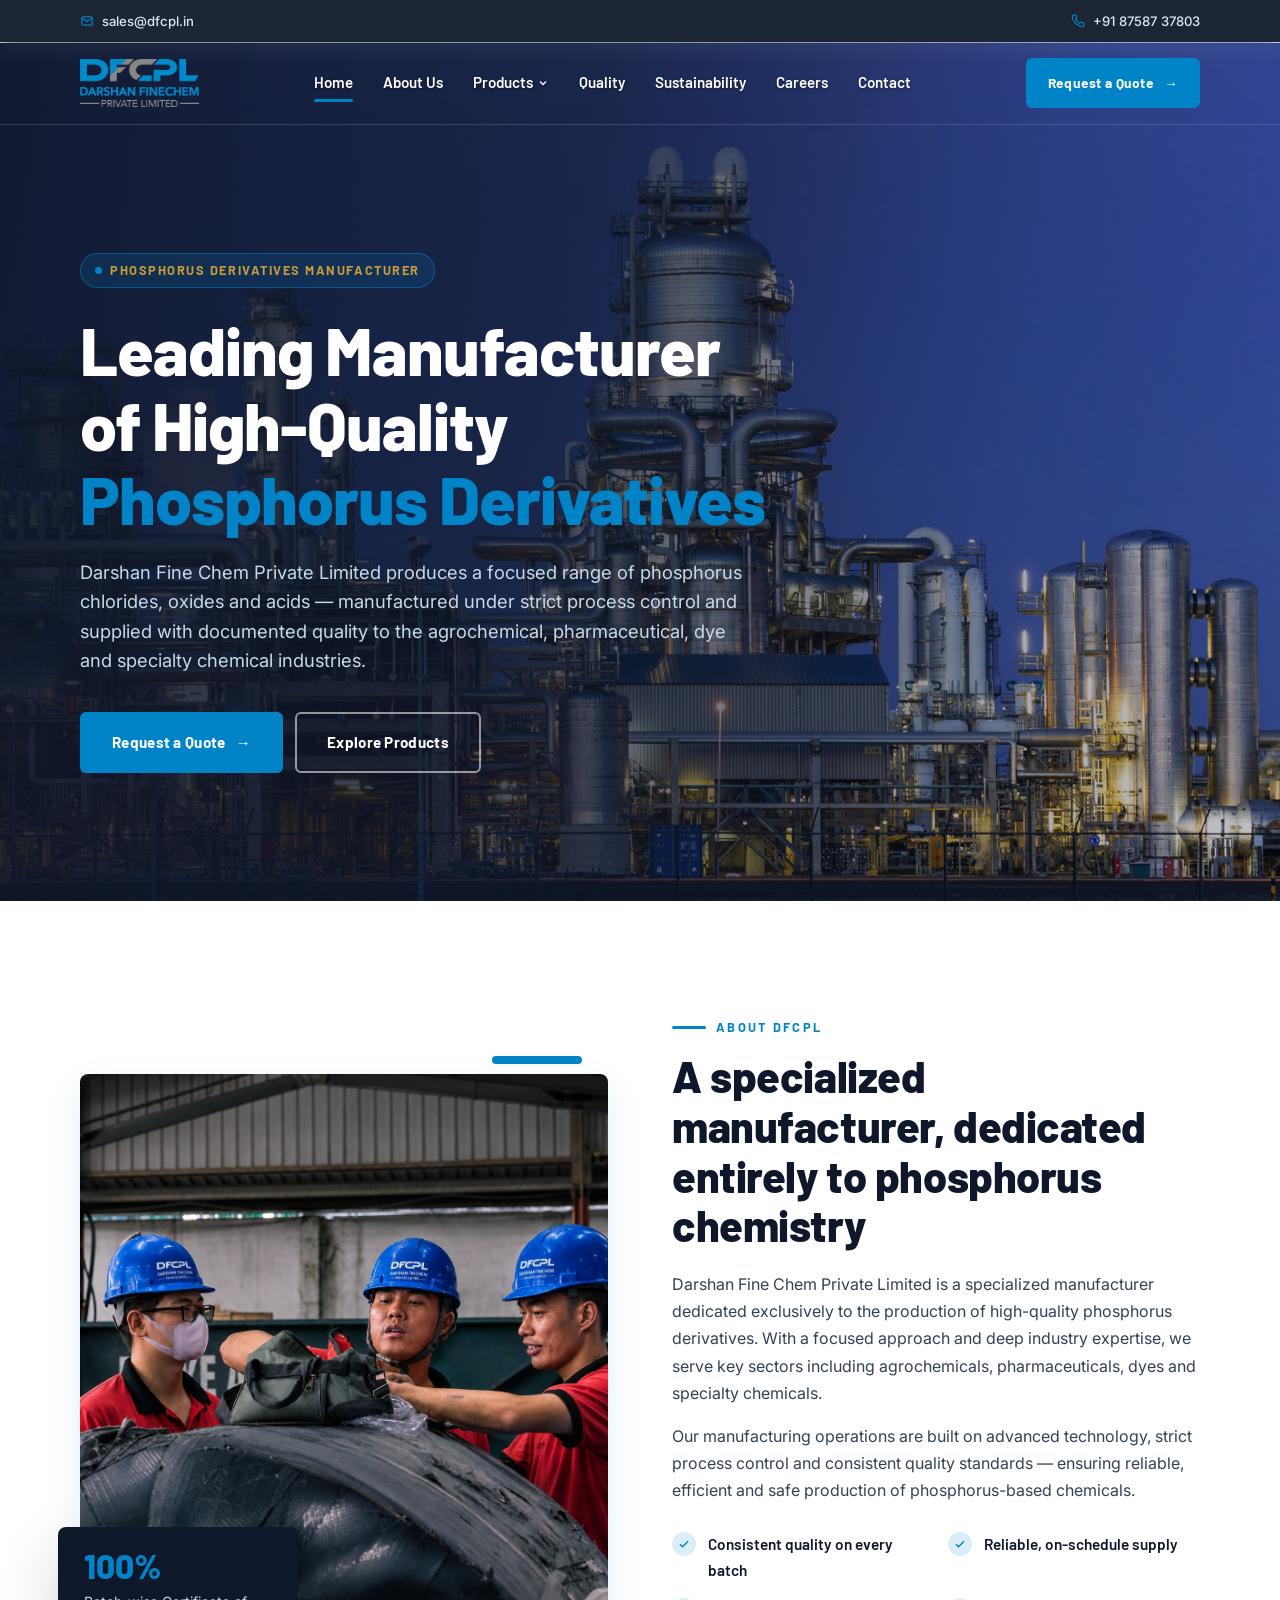
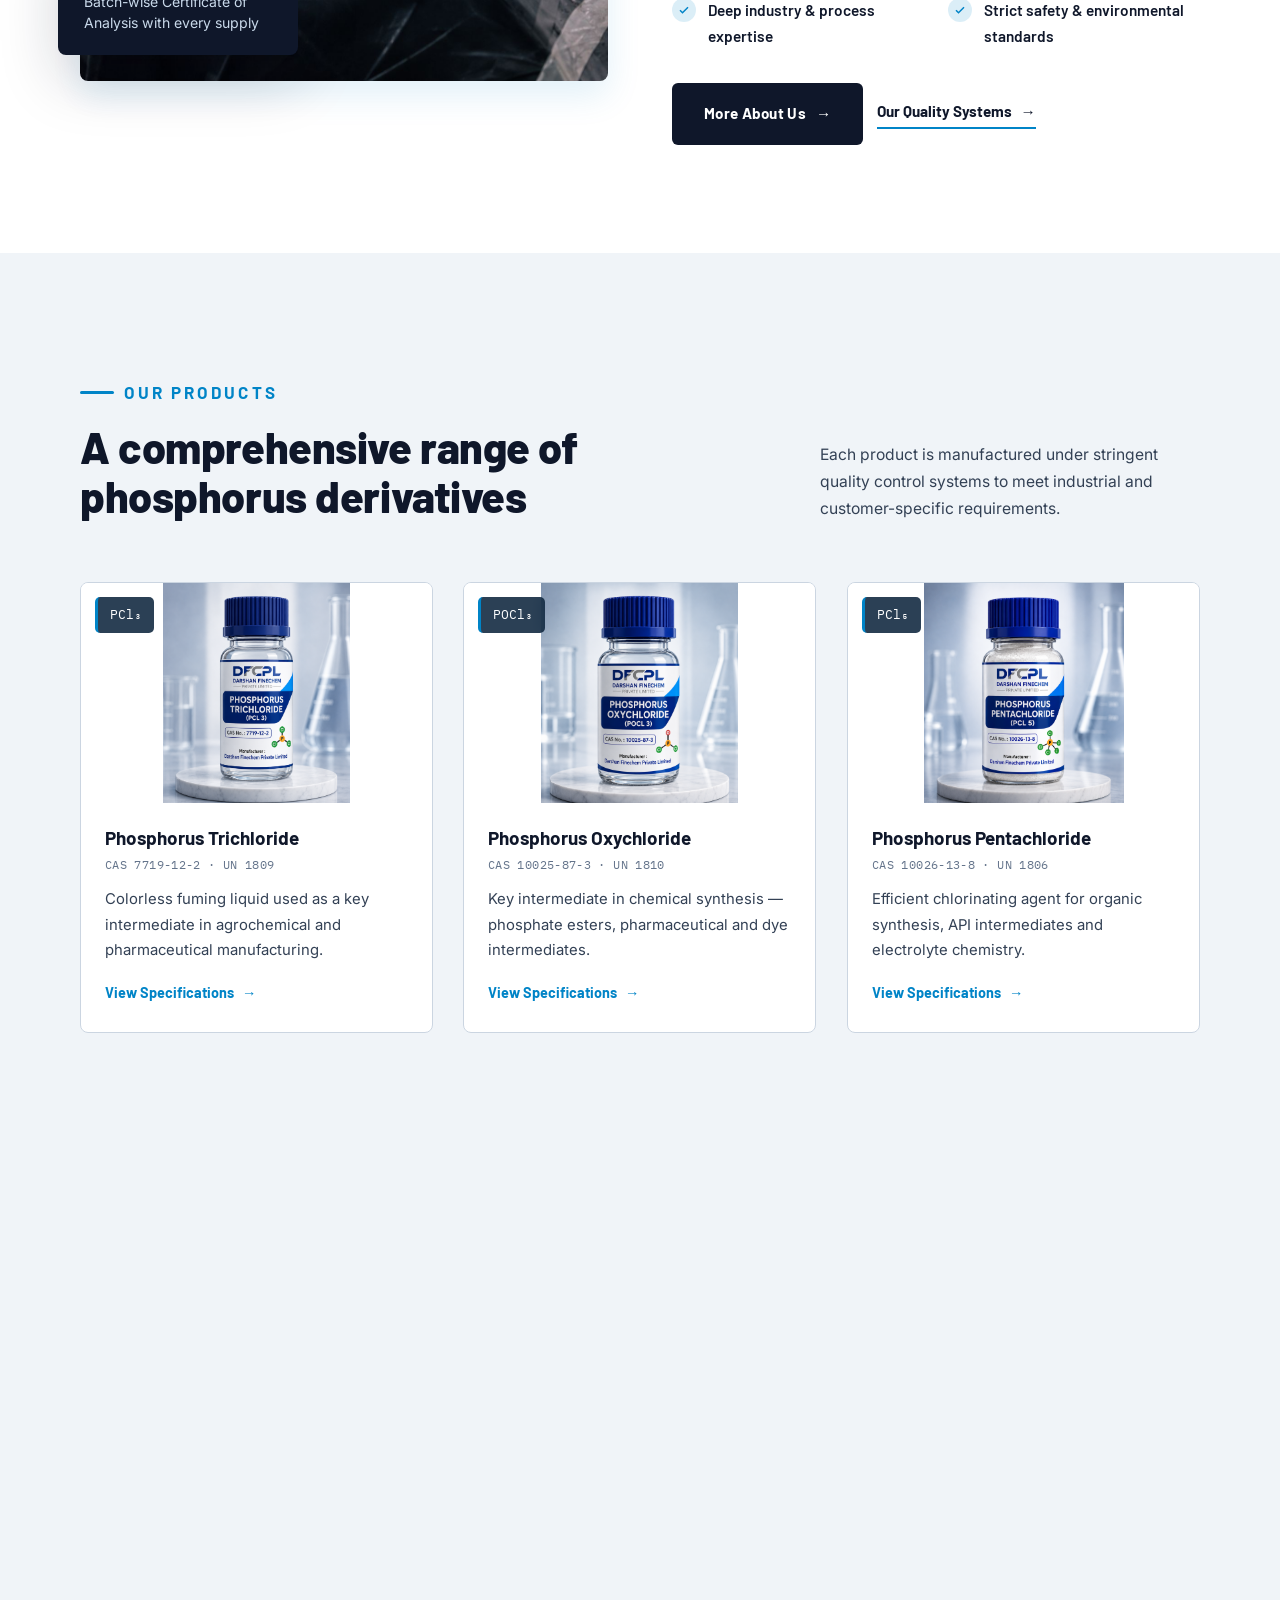
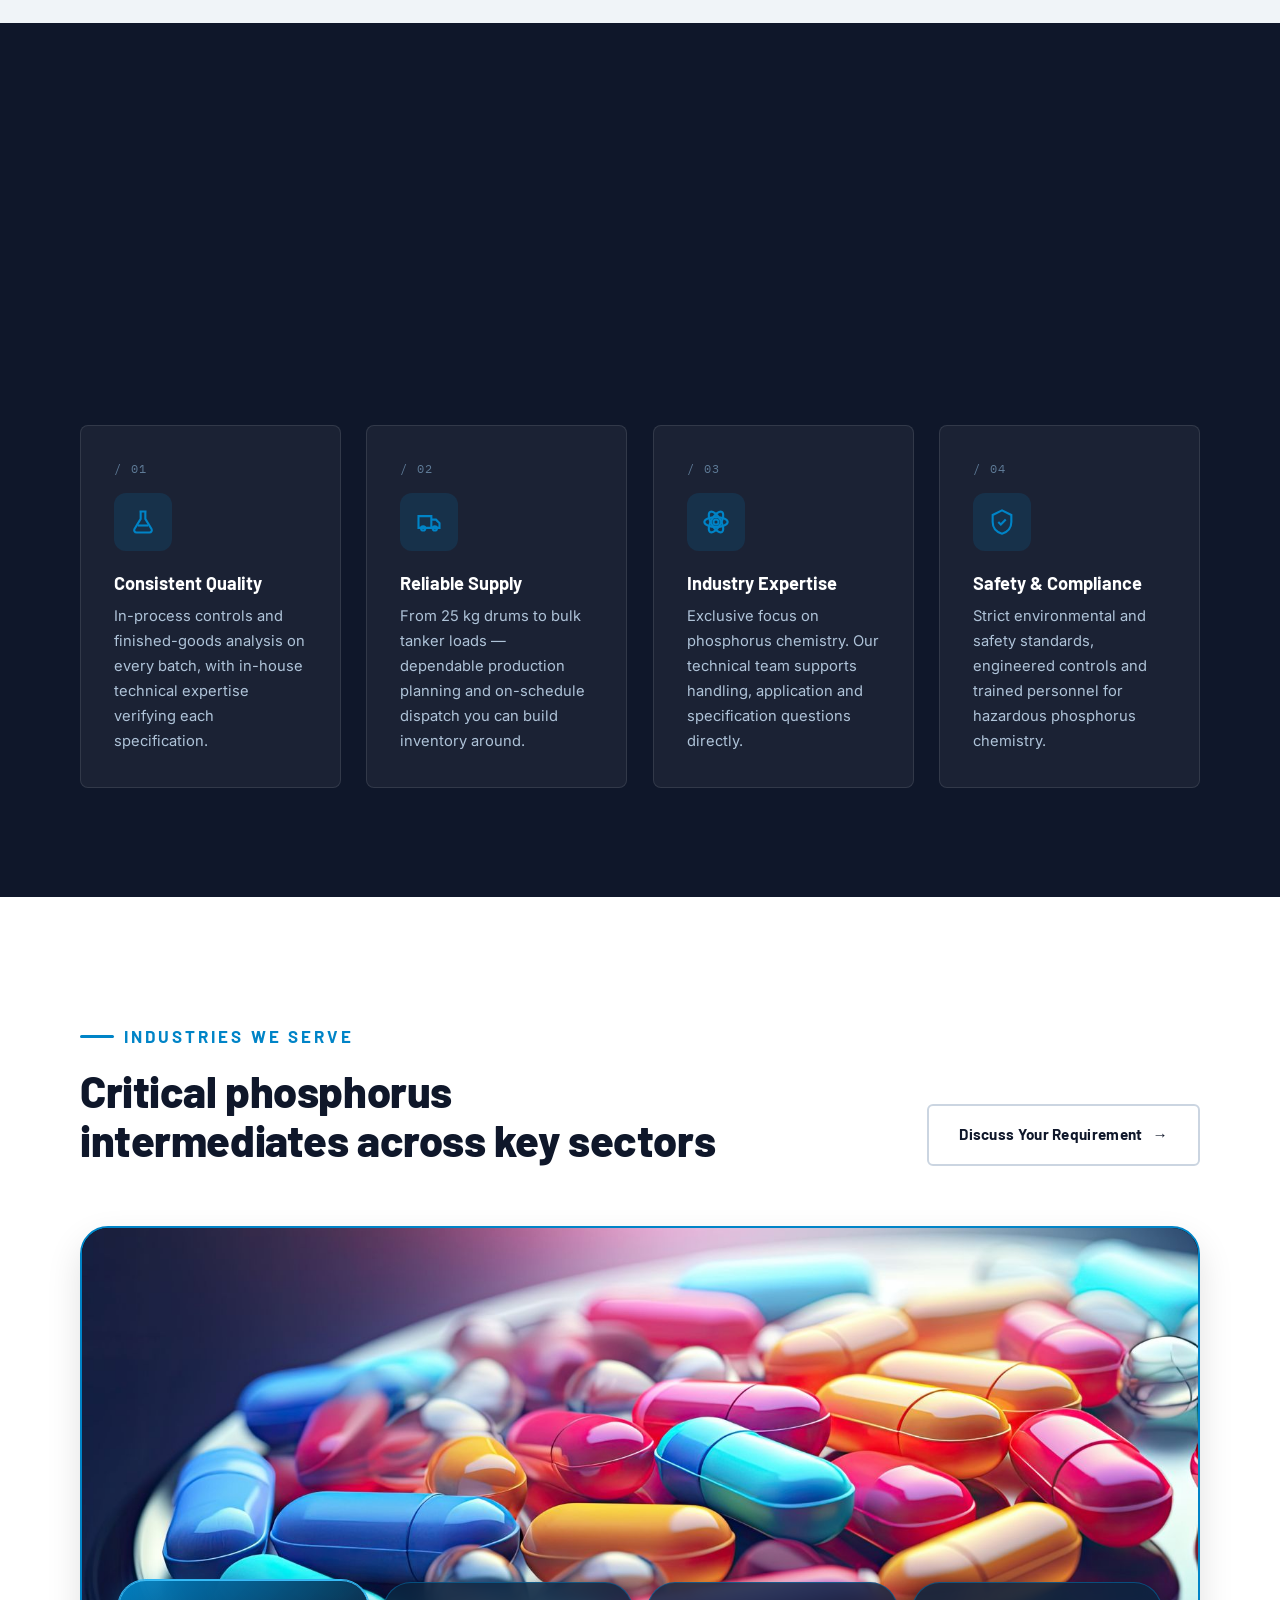
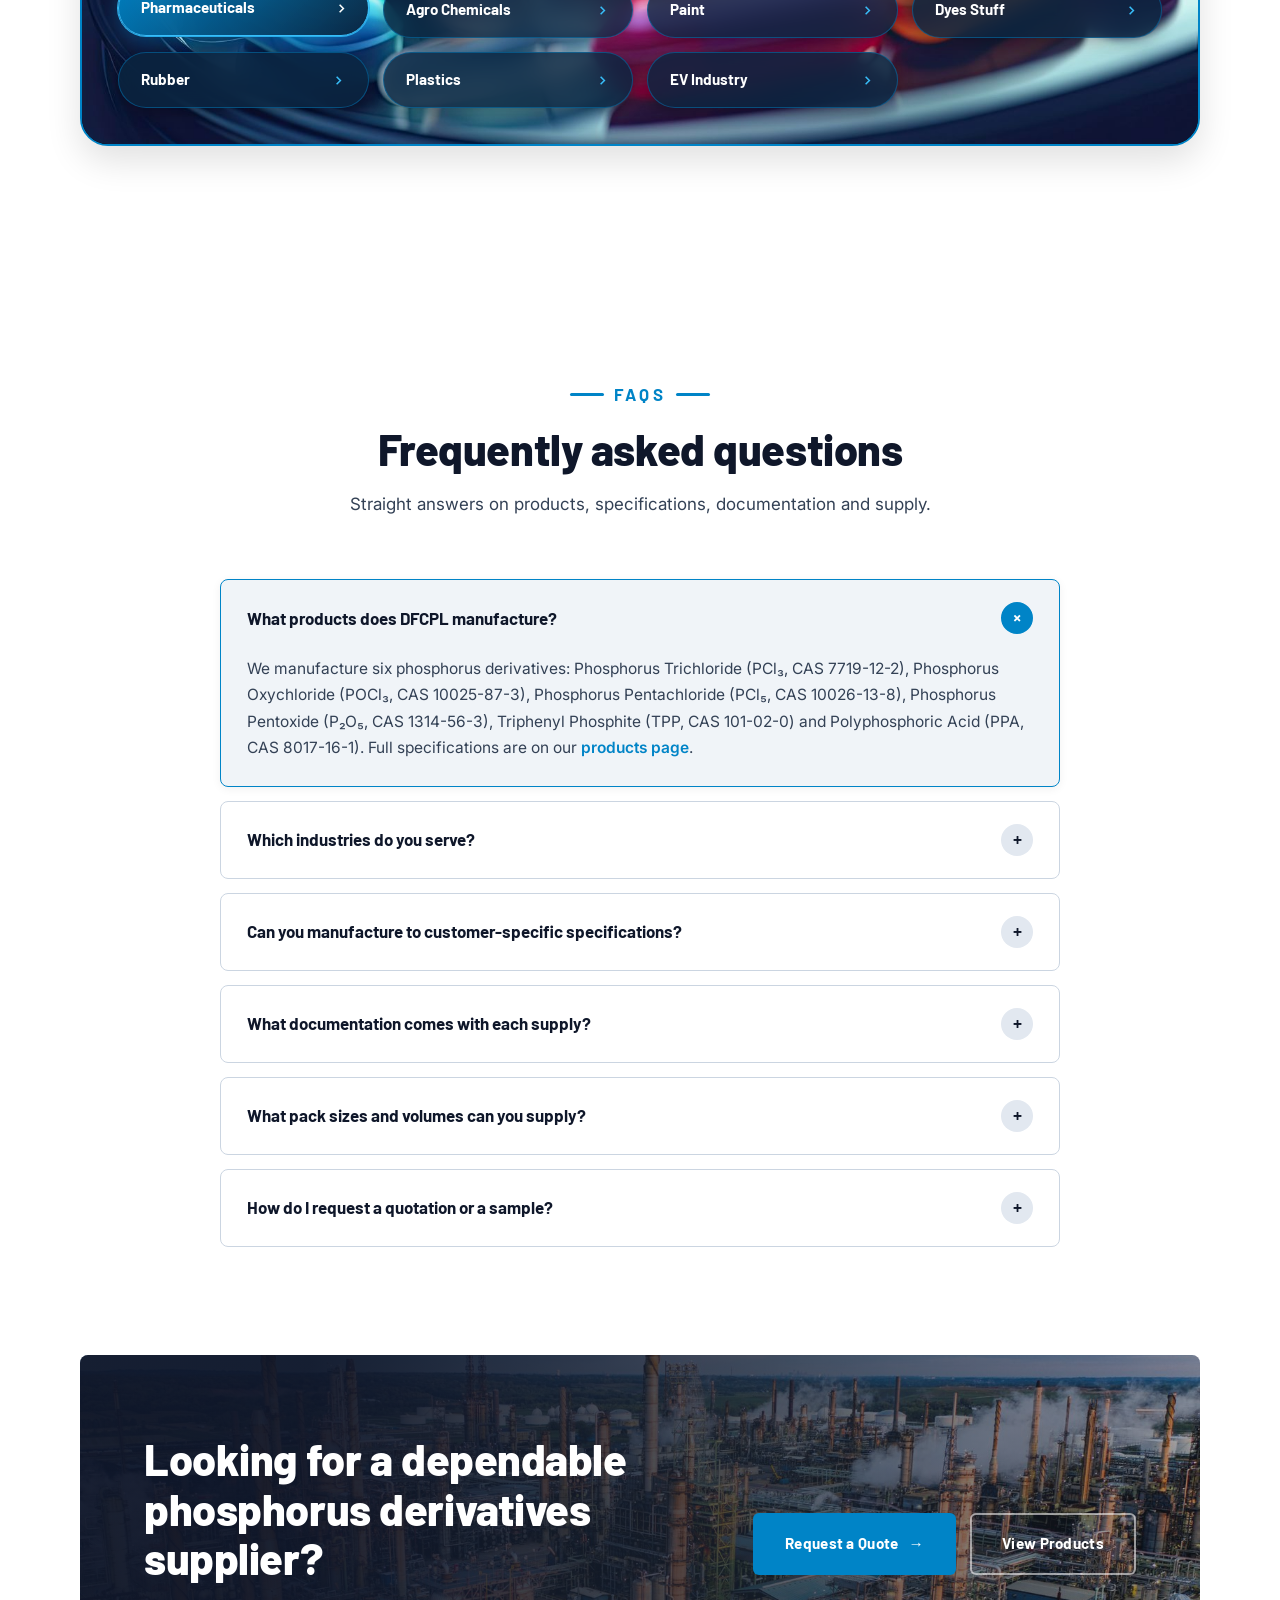
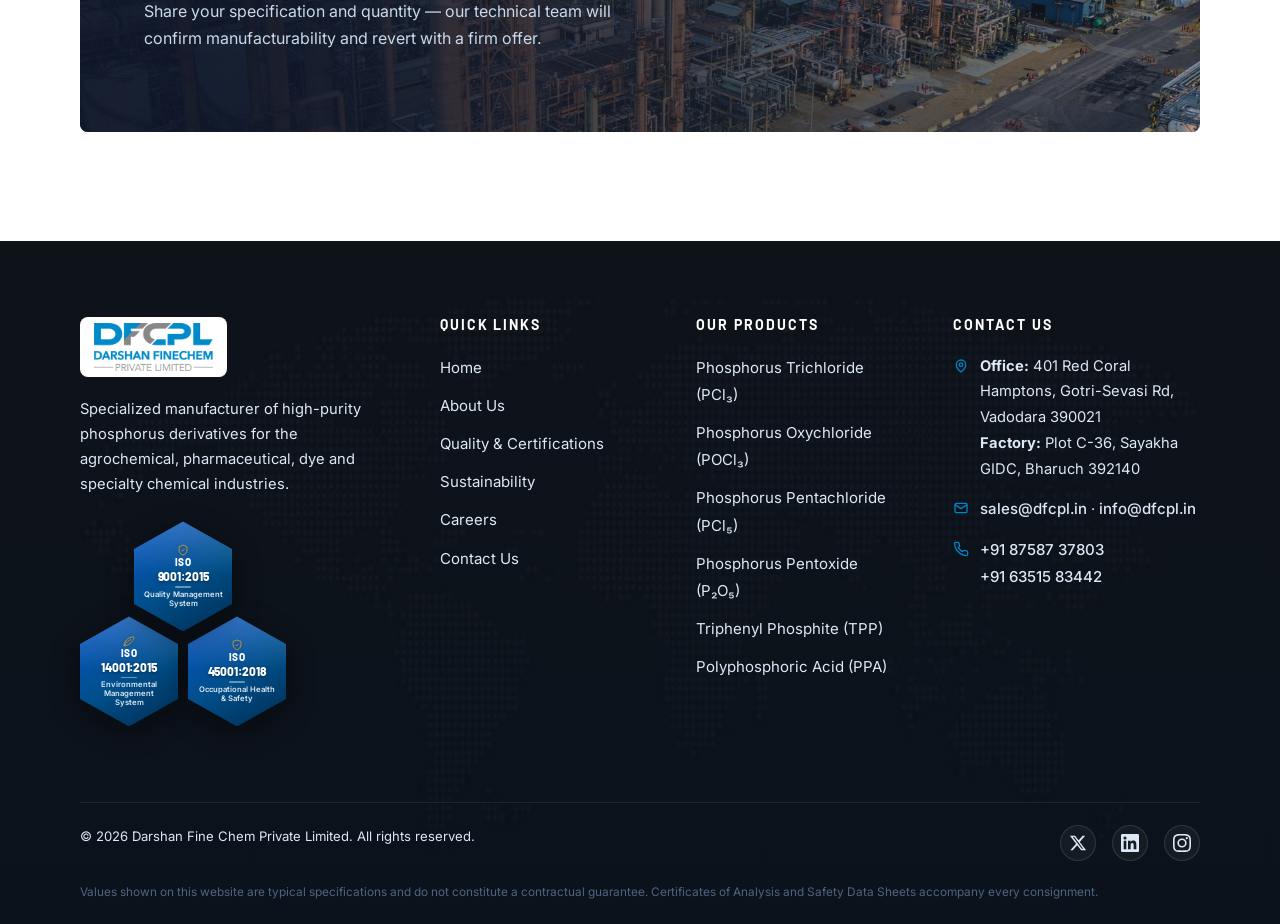
==== index.html @ 1682b0a1 "google analitics and favicon changes" ====
<!DOCTYPE html>
<html lang="en">

<head>
  <!-- Google tag (gtag.js) -->
  <script async src="https://www.googletagmanager.com/gtag/js?id=G-NRRSXVLY53"></script>
  <script>
    window.dataLayer = window.dataLayer || [];
    function gtag(){dataLayer.push(arguments);}
    gtag('js', new Date());

    gtag('config', 'G-NRRSXVLY53');
  </script>
  <meta charset="UTF-8">
  <meta name="viewport" content="width=device-width, initial-scale=1.0">
  <title>Phosphorus Derivatives Manufacturer | Darshan Fine Chem Private Limited</title>
  <meta name="description"
    content="Darshan Fine Chem Private Limited manufactures high-purity phosphorus derivatives — PCl₃, POCl₃, PCl₅, P₂O₅, Triphenyl Phosphite &amp; Polyphosphoric Acid — for agrochemical, pharmaceutical, dye and specialty chemical industries.">
  <link rel="canonical" href="https://www.darshanfinechem.com/">
  <meta name="robots" content="index, follow, max-image-preview:large">
  <meta name="theme-color" content="#0084C7">

  <meta property="og:type" content="website">
  <meta property="og:site_name" content="Darshan Fine Chem Private Limited">
  <meta property="og:title" content="Phosphorus Derivatives Manufacturer | Darshan Fine Chem Private Limited">
  <meta property="og:description"
    content="Specialized Indian manufacturer of PCl₃, POCl₃, PCl₅, P₂O₅, TPP &amp; PPA. High purity, batch-wise COA &amp; SDS with every consignment.">
  <meta property="og:url" content="https://www.darshanfinechem.com/">
  <meta property="og:image" content="https://www.darshanfinechem.com/assets/img/hero-plant.jpg">
  <meta name="twitter:card" content="summary_large_image">
  <meta name="twitter:title" content="Phosphorus Derivatives Manufacturer | Darshan Fine Chem Private Limited">
  <meta name="twitter:description"
    content="Specialized Indian manufacturer of high-purity phosphorus derivatives with batch-wise COA and GHS SDS.">
  <meta name="twitter:image" content="https://www.darshanfinechem.com/assets/img/hero-plant.jpg">

  <link rel="preconnect" href="https://fonts.googleapis.com">
  <link rel="preconnect" href="https://fonts.gstatic.com" crossorigin>
  <link
    href="https://fonts.googleapis.com/css2?family=Barlow:wght@500;600;700;800&family=Inter:wght@400;500;600&family=IBM+Plex+Mono:wght@400;500&display=swap"
    rel="stylesheet">
  <link rel="stylesheet" href="css/style.css">

  <script type="application/ld+json">
  {
    "@context": "https://schema.org",
    "@graph": [
      {
        "@type": "Organization",
        "@id": "https://www.darshanfinechem.com/#organization",
        "name": "Darshan Fine Chem Private Limited",
        "url": "https://www.darshanfinechem.com/",
        "logo": {
          "@type": "ImageObject",
          "url": "https://www.darshanfinechem.com/assets/img/dfcpl-logo.png",
          "width": 308,
          "height": 124
        },
        "description": "Specialized Indian manufacturer of high-purity phosphorus derivatives for agrochemical, pharmaceutical, dye and specialty chemical industries.",
        "address": [
          {
            "@type": "PostalAddress",
            "name": "Corporate Office",
            "streetAddress": "Office No. 401, Red Coral Hamptons (Commercial Building), Nr. Darshanam Arise, Gotri - Sevasi Rd, opp. Telephone Exchange, Main Road",
            "addressLocality": "Vadodara",
            "addressRegion": "Gujarat",
            "postalCode": "390021",
            "addressCountry": "IN"
          },
          {
            "@type": "PostalAddress",
            "name": "Manufacturing Plant",
            "streetAddress": "Plot No. C-36, Sayakha GIDC, Taluka: Vagra",
            "addressLocality": "Bharuch",
            "addressRegion": "Gujarat",
            "postalCode": "392140",
            "addressCountry": "IN"
          }
        ],
        "contactPoint": [
          {
            "@type": "ContactPoint",
            "telephone": "+91-8758737803",
            "contactType": "sales",
            "email": "sales@dfcpl.in",
            "availableLanguage": ["English", "Hindi", "Gujarati"]
          },
          {
            "@type": "ContactPoint",
            "telephone": "+91-6351583442",
            "contactType": "customer service",
            "email": "info@dfcpl.in",
            "availableLanguage": ["English", "Hindi", "Gujarati"]
          }
        ],
        "sameAs": [
          "https://x.com/Darshanfinechem",
          "https://www.linkedin.com/company/darshan-finechem-private-limited/",
          "https://www.instagram.com/darshan_fine_chem_pvt_ltd"
        ]
      },
      {
        "@type": "WebSite",
        "@id": "https://www.darshanfinechem.com/#website",
        "url": "https://www.darshanfinechem.com/",
        "name": "Darshan Fine Chem Private Limited",
        "publisher": { "@id": "https://www.darshanfinechem.com/#organization" },
        "inLanguage": "en"
      },
      {
        "@type": "WebPage",
        "@id": "https://www.darshanfinechem.com/#webpage",
        "url": "https://www.darshanfinechem.com/",
        "name": "Phosphorus Derivatives Manufacturer | Darshan Fine Chem Private Limited",
        "isPartOf": { "@id": "https://www.darshanfinechem.com/#website" },
        "about": { "@id": "https://www.darshanfinechem.com/#organization" },
        "inLanguage": "en"
      },
      {
        "@type": "FAQPage",
        "@id": "https://www.darshanfinechem.com/#faq",
        "mainEntity": [
          {
            "@type": "Question",
            "name": "What products does DFCPL manufacture?",
            "acceptedAnswer": { "@type": "Answer", "text": "Darshan Fine Chem Private Limited manufactures six phosphorus derivatives: Phosphorus Trichloride (PCl₃, CAS 7719-12-2), Phosphorus Oxychloride (POCl₃, CAS 10025-87-3), Phosphorus Pentachloride (PCl₅, CAS 10026-13-8), Phosphorus Pentoxide (P₂O₅, CAS 1314-56-3), Triphenyl Phosphite (TPP, CAS 101-02-0) and Polyphosphoric Acid (PPA, CAS 8017-16-1)." }
          },
          {
            "@type": "Question",
            "name": "Which industries does DFCPL serve?",
            "acceptedAnswer": { "@type": "Answer", "text": "Our products serve agrochemicals, pharmaceuticals, dyes & pigments, and specialty chemicals." }
          },
          {
            "@type": "Question",
            "name": "Can DFCPL manufacture to customer-specific specifications?",
            "acceptedAnswer": { "@type": "Answer", "text": "Yes. Assay, impurity profile and packaging can be tailored to your requirement." }
          },
          {
            "@type": "Question",
            "name": "What documentation comes with each supply?",
            "acceptedAnswer": { "@type": "Answer", "text": "Every consignment carries a batch-wise Certificate of Analysis (COA) and a Safety Data Sheet (SDS)." }
          },
          {
            "@type": "Question",
            "name": "What pack sizes and volumes can you supply?",
            "acceptedAnswer": { "@type": "Answer", "text": "Depending on product: 25–50 kg drums, 35–50 kg carboys, 250 kg composite drums, ISO tanks and bulk tankers." }
          },
          {
            "@type": "Question",
            "name": "How do I request a quotation from DFCPL?",
            "acceptedAnswer": { "@type": "Answer", "text": "Send us your product name, specification, quantity and delivery location via the contact form or email sales@dfcpl.in." }
          }
        ]
      }
    ]
  }
  </script>
  <link rel="icon" type="image/svg+xml" href="favicon.svg">
  <link rel="icon" type="image/png" sizes="128x128" href="assets/img/favicon-d.png">
  <link rel="icon" type="image/png" sizes="32x32" href="favicon.png">
  <link rel="apple-touch-icon" sizes="128x128" href="assets/img/favicon-d.png">
</head>

<body>
  <a class="skip-link" href="#main">Skip to content</a>

  <div class="topbar">
    <div class="container topbar-inner">
      <a class="topbar-item" href="mailto:sales@dfcpl.in">
        <svg viewBox="0 0 24 24" fill="none" stroke="currentColor" stroke-width="2">
          <rect x="3" y="5" width="18" height="14" rx="2" />
          <path d="m3 7 9 6 9-6" />
        </svg>
        sales@dfcpl.in
      </a>
      <a class="topbar-item" href="tel:+918758737803">
        <svg viewBox="0 0 24 24" fill="none" stroke="currentColor" stroke-width="2">
          <path
            d="M22 16.9v3a2 2 0 0 1-2.2 2 19.8 19.8 0 0 1-8.6-3 19.5 19.5 0 0 1-6-6 19.8 19.8 0 0 1-3-8.7A2 2 0 0 1 4.1 2h3a2 2 0 0 1 2 1.7c.13.96.36 1.9.7 2.8a2 2 0 0 1-.45 2.1L8.1 9.9a16 16 0 0 0 6 6l1.3-1.3a2 2 0 0 1 2.1-.45c.9.34 1.84.57 2.8.7a2 2 0 0 1 1.7 2.05Z" />
        </svg>
        +91 87587 37803
      </a>
    </div>
  </div>

  <!-- ============ HEADER ============ -->
  <header class="site-header site-header--home">
    <div class="container header-inner">
      <a href="index.html" class="brand" aria-label="Darshan Fine Chem Private Limited — home">
        <img src="assets/img/dfcpl-logo.png" alt="DFCPL - Darshan Fine Chem Private Limited"
          style="height: 48px; width: auto;">
      </a>
      <nav class="main-nav" aria-label="Primary">
        <a href="index.html" class="is-active" aria-current="page">Home</a>
        <a href="about.html">About Us</a>
        <div class="nav-dropdown">
          <a href="products.html" aria-haspopup="true">
            Products
            <svg class="nav-chevron" viewBox="0 0 24 24" width="12" height="12" stroke="currentColor" fill="none"
              stroke-width="2.5">
              <polyline points="6 9 12 15 18 9" />
            </svg>
          </a>
          <div class="dropdown-menu">
            <a href="products.html" class="dropdown-header-link">All Products</a>
            <div class="dropdown-divider"></div>
            <a href="product-phosphorus-trichloride.html">Phosphorus Trichloride (PCl₃)</a>
            <a href="product-phosphorus-oxychloride.html">Phosphorus Oxychloride (POCl₃)</a>
            <a href="product-phosphorus-pentachloride.html">Phosphorus Pentachloride (PCl₅)</a>
            <a href="product-phosphorus-pentoxide.html">Phosphorus Pentoxide (P₂O₅)</a>
            <a href="product-triphenyl-phosphine.html">Triphenyl Phosphite (TPP)</a>
            <a href="product-polyphosphoric-acid.html">Polyphosphoric Acid (PPA)</a>
          </div>
        </div>
        <a href="quality.html">Quality</a>
        <a href="sustainability.html">Sustainability</a>
        <a href="careers.html">Careers</a>
        <a href="contact.html">Contact</a>
      </nav>
      <div class="header-cta">
        <a href="contact.html" class="btn btn--accent btn--sm">Request a Quote <span class="arrow"
            aria-hidden="true">&rarr;</span></a>
      </div>
      <button class="nav-toggle" type="button" aria-label="Toggle navigation"
        aria-expanded="false"><span></span></button>
    </div>
  </header>

  <main id="main">
    <!-- ============ HERO ============ -->
    <section class="hero">
      <div class="hero-bg" aria-hidden="true">
        <video autoplay loop muted playsinline poster="assets/img/hero-plant.jpg">
          <source src="video4.mp4" type="video/mp4">
          <img src="assets/img/hero-plant.jpg" alt="" fetchpriority="high">
        </video>
      </div>
      <div class="container">
        <div class="hero-content">
          <p class="hero-chip"><i></i> Phosphorus Derivatives Manufacturer</p>
          <h1>Leading Manufacturer of High-Quality <span class="accent">Phosphorus Derivatives</span></h1>
          <p class="lede">Darshan Fine Chem Private Limited produces a focused range of phosphorus chlorides, oxides and
            acids — manufactured under strict process control and supplied with documented quality to the agrochemical,
            pharmaceutical, dye and specialty chemical industries.</p>
          <div class="hero-actions">
            <a href="contact.html" class="btn btn--accent">Request a Quote <span class="arrow"
                aria-hidden="true">&rarr;</span></a>
            <a href="products.html" class="btn btn--outline">Explore Products</a>
          </div>
        </div>
      </div>
    </section>

    <!-- ============ ABOUT ============ -->
    <section class="section" id="about">
      <div class="container grid-2">
        <div class="media-frame media-frame--tall reveal">
          <span class="media-accent-bar" aria-hidden="true"></span>
          <img src="assets/img/team-engineers.jpeg"
            alt="Engineers in safety helmets reviewing operations inside the DFCPL manufacturing plant" loading="lazy">
          <div class="media-badge">
            <div class="big">100%</div>
            <div class="txt">Batch-wise Certificate of Analysis with every supply</div>
          </div>
        </div>
        <div class="content-block reveal reveal-delay-1">
          <p class="eyebrow">About DFCPL</p>
          <h2 class="h2">A specialized manufacturer, dedicated entirely to phosphorus chemistry</h2>
          <p>Darshan Fine Chem Private Limited is a specialized manufacturer dedicated exclusively to the production of
            high-quality phosphorus derivatives. With a focused approach and deep industry expertise, we serve key
            sectors including agrochemicals, pharmaceuticals, dyes and specialty chemicals.</p>
          <p>Our manufacturing operations are built on advanced technology, strict process control and consistent
            quality standards — ensuring reliable, efficient and safe production of phosphorus-based chemicals.</p>
          <ul class="check-list">
            <li><span class="tick"><svg viewBox="0 0 24 24" fill="none" stroke="currentColor" stroke-width="3">
                  <path d="m4 12.5 5 5L20 6.5" />
                </svg></span>Consistent quality on every batch</li>
            <li><span class="tick"><svg viewBox="0 0 24 24" fill="none" stroke="currentColor" stroke-width="3">
                  <path d="m4 12.5 5 5L20 6.5" />
                </svg></span>Reliable, on-schedule supply</li>
            <li><span class="tick"><svg viewBox="0 0 24 24" fill="none" stroke="currentColor" stroke-width="3">
                  <path d="m4 12.5 5 5L20 6.5" />
                </svg></span>Deep industry &amp; process expertise</li>
            <li><span class="tick"><svg viewBox="0 0 24 24" fill="none" stroke="currentColor" stroke-width="3">
                  <path d="m4 12.5 5 5L20 6.5" />
                </svg></span>Strict safety &amp; environmental standards</li>
          </ul>
          <div class="btn-row">
            <a href="about.html" class="btn btn--navy">More About Us <span class="arrow"
                aria-hidden="true">&rarr;</span></a>
            <a href="quality.html" class="link-more">Our Quality Systems <span class="arrow"
                aria-hidden="true">&rarr;</span></a>
          </div>
        </div>
      </div>
    </section>

    <!-- ============ PRODUCTS ============ -->
    <section class="section section--sky" id="products">
      <div class="container">
        <div class="section-head section-head--split reveal">
          <div class="head-text">
            <p class="eyebrow">Our Products</p>
            <h2 class="h2">A comprehensive range of phosphorus derivatives</h2>
          </div>
          <p class="head-side">Each product is manufactured under stringent quality control systems to meet industrial
            and customer-specific requirements.</p>
        </div>

        <div class="product-grid">
          <a class="product-card reveal" href="product-phosphorus-trichloride.html">
            <div class="product-media product-media--fitted">
              <img src="assets/img/product-pcl3.png"
                alt="Phosphorus Trichloride PCl3 - Darshan Fine Chem Private Limited" loading="lazy">
              <span class="product-formula">PCl&#8323;</span>
            </div>
            <div class="product-body">
              <h3>Phosphorus Trichloride</h3>
              <span class="product-cas">CAS 7719-12-2 &middot; UN 1809</span>
              <p>Colorless fuming liquid used as a key intermediate in agrochemical and pharmaceutical manufacturing.
              </p>
              <span class="product-link">View Specifications <span class="arrow" aria-hidden="true">&rarr;</span></span>
            </div>
          </a>

          <a class="product-card reveal reveal-delay-1" href="product-phosphorus-oxychloride.html">
            <div class="product-media">
              <img src="assets/img/product-pocl3.png"
                alt="Phosphorus Oxychloride POCl3 - Darshan Fine Chem Private Limited" loading="lazy">
              <span class="product-formula">POCl&#8323;</span>
            </div>
            <div class="product-body">
              <h3>Phosphorus Oxychloride</h3>
              <span class="product-cas">CAS 10025-87-3 &middot; UN 1810</span>
              <p>Key intermediate in chemical synthesis — phosphate esters, pharmaceutical and dye intermediates.</p>
              <span class="product-link">View Specifications <span class="arrow" aria-hidden="true">&rarr;</span></span>
            </div>
          </a>

          <a class="product-card reveal reveal-delay-2" href="product-phosphorus-pentachloride.html">
            <div class="product-media">
              <img src="assets/img/product-pcl5.png"
                alt="Phosphorus Pentachloride PCl5 - Darshan Fine Chem Private Limited" loading="lazy">
              <span class="product-formula">PCl&#8325;</span>
            </div>
            <div class="product-body">
              <h3>Phosphorus Pentachloride</h3>
              <span class="product-cas">CAS 10026-13-8 &middot; UN 1806</span>
              <p>Efficient chlorinating agent for organic synthesis, API intermediates and electrolyte chemistry.</p>
              <span class="product-link">View Specifications <span class="arrow" aria-hidden="true">&rarr;</span></span>
            </div>
          </a>

          <a class="product-card reveal" href="product-phosphorus-pentoxide.html">
            <div class="product-media">
              <img src="assets/img/product-p2o5.png" alt="Phosphorus Pentoxide P2O5 - Darshan Fine Chem Private Limited"
                loading="lazy">
              <span class="product-formula">P&#8322;O&#8325;</span>
            </div>
            <div class="product-body">
              <h3>Phosphorus Pentoxide</h3>
              <span class="product-cas">CAS 1314-56-3 &middot; UN 1807</span>
              <p>Powerful dehydrating agent and desiccant; the precursor for polyphosphoric acid production.</p>
              <span class="product-link">View Specifications <span class="arrow" aria-hidden="true">&rarr;</span></span>
            </div>
          </a>

          <a class="product-card reveal reveal-delay-1" href="product-triphenyl-phosphine.html">
            <div class="product-media">
              <img src="assets/img/product-tpp.png" alt="Triphenyl Phosphite TPP - Darshan Fine Chem Private Limited"
                loading="lazy">
              <span class="product-formula">TPP</span>
            </div>
            <div class="product-body">
              <h3>Triphenyl Phosphite</h3>
              <span class="product-cas">CAS 101-02-0 &middot; Non-hazardous</span>
              <p>Organophosphorus antioxidant, stabilizer and intermediate in synthetic chemical manufacturing.</p>
              <span class="product-link">View Specifications <span class="arrow" aria-hidden="true">&rarr;</span></span>
            </div>
          </a>

          <a class="product-card reveal reveal-delay-2" href="product-polyphosphoric-acid.html">
            <div class="product-media">
              <img src="assets/img/product-ppa.png" alt="Polyphosphoric Acid PPA - Darshan Fine Chem Private Limited"
                loading="lazy">
              <span class="product-formula">PPA</span>
            </div>
            <div class="product-body">
              <h3>Polyphosphoric Acid</h3>
              <span class="product-cas">CAS 8017-16-1 &middot; UN 3264</span>
              <p>Versatile cyclization and dehydration reagent for pharmaceutical and industrial processes.</p>
              <span class="product-link">View Specifications <span class="arrow" aria-hidden="true">&rarr;</span></span>
            </div>
          </a>
        </div>
      </div>
    </section>

    <!-- ============ WHY CHOOSE US ============ -->
    <section class="section section--navy" id="why-us">
      <div class="container">
        <div class="section-head section-head--center reveal">
          <p class="eyebrow">Why Choose Us</p>
          <h2 class="h2">Built on quality, safety and consistency</h2>
          <p>At DFCPL, quality, safety and consistency are at the core of our operations — the reasons procurement teams
            stay with us year after year.</p>
        </div>
        <div class="why-grid">
          <div class="why-card reveal">
            <span class="why-num">/ 01</span>
            <div class="why-icon">
              <svg viewBox="0 0 24 24" fill="none" stroke="currentColor" stroke-width="1.8">
                <path d="M9 3h6M10 3v6.3L4.7 18a2 2 0 0 0 1.8 3h11a2 2 0 0 0 1.8-3L14 9.3V3" />
                <path d="M7.5 15h9" />
              </svg>
            </div>
            <h3>Consistent Quality</h3>
            <p>In-process controls and finished-goods analysis on every batch, with in-house technical expertise
              verifying each specification.</p>
          </div>
          <div class="why-card reveal reveal-delay-1">
            <span class="why-num">/ 02</span>
            <div class="why-icon">
              <svg viewBox="0 0 24 24" fill="none" stroke="currentColor" stroke-width="1.8">
                <path d="M3 7h11v10H3zM14 10h4l3 3v4h-7z" />
                <circle cx="7" cy="17.5" r="1.8" />
                <circle cx="17" cy="17.5" r="1.8" />
              </svg>
            </div>
            <h3>Reliable Supply</h3>
            <p>From 25 kg drums to bulk tanker loads — dependable production planning and on-schedule dispatch you can
              build inventory around.</p>
          </div>
          <div class="why-card reveal reveal-delay-2">
            <span class="why-num">/ 03</span>
            <div class="why-icon">
              <svg viewBox="0 0 24 24" fill="none" stroke="currentColor" stroke-width="1.8">
                <circle cx="12" cy="12" r="2.2" />
                <ellipse cx="12" cy="12" rx="10" ry="4.2" />
                <ellipse cx="12" cy="12" rx="10" ry="4.2" transform="rotate(60 12 12)" />
                <ellipse cx="12" cy="12" rx="10" ry="4.2" transform="rotate(120 12 12)" />
              </svg>
            </div>
            <h3>Industry Expertise</h3>
            <p>Exclusive focus on phosphorus chemistry. Our technical team supports handling, application and
              specification questions directly.</p>
          </div>
          <div class="why-card reveal reveal-delay-3">
            <span class="why-num">/ 04</span>
            <div class="why-icon">
              <svg viewBox="0 0 24 24" fill="none" stroke="currentColor" stroke-width="1.8">
                <path d="M12 2 4 6v6c0 5 3.4 8.6 8 10 4.6-1.4 8-5 8-10V6l-8-4Z" />
                <path d="m8.8 12 2.2 2.2 4.2-4.4" />
              </svg>
            </div>
            <h3>Safety &amp; Compliance</h3>
            <p>Strict environmental and safety standards, engineered controls and trained personnel for hazardous
              phosphorus chemistry.</p>
          </div>
        </div>
      </div>
    </section>

    <!-- ============ INDUSTRIES ============ -->
    <section class="section" id="industries">
      <div class="container">
        <div class="section-head section-head--split reveal">
          <div class="head-text">
            <p class="eyebrow">Industries We Serve</p>
            <h2 class="h2">Critical phosphorus intermediates across key sectors</h2>
          </div>
          <a href="contact.html" class="btn btn--outline-navy">Discuss Your Requirement <span class="arrow"
              aria-hidden="true">&rarr;</span></a>
        </div>

        <div class="industry-showcase reveal" data-industry-showcase>
          <!-- Background Screens Layer using provided images -->
          <div class="industry-screens">
            <div class="industry-slide is-active" data-industry-slide="pharma">
              <img src="assets/products/pharmaceticals.jpeg" alt="Pharmaceutical industry chemical solutions"
                loading="lazy">
            </div>
            <div class="industry-slide" data-industry-slide="agro">
              <img src="assets/products/AGROCHEMICALS.jpeg" alt="Agrochemicals and crop protection" loading="lazy">
            </div>
            <div class="industry-slide" data-industry-slide="paint">
              <img src="assets/products/PAINT INDUSTRY.jpeg" alt="Paint and coating industry chemistry" loading="lazy">
            </div>
            <div class="industry-slide" data-industry-slide="dyes">
              <img src="assets/products/PIGMENT INDUSTRYS.jpeg" alt="Dyes and pigment manufacturing" loading="lazy">
            </div>
            <div class="industry-slide" data-industry-slide="rubber">
              <img src="assets/products/RUBER INDUSTRY.jpeg" alt="Rubber and polymer processing" loading="lazy">
            </div>
            <div class="industry-slide" data-industry-slide="plastics">
              <img src="assets/products/plastic industry.jpeg" alt="Plastics and polymer stabilization" loading="lazy">
            </div>
            <div class="industry-slide" data-industry-slide="ev">
              <img src="assets/products/EV Industys.jpeg" alt="EV and battery chemicals" loading="lazy">
            </div>
          </div>

          <!-- Bottom Interactive Pill Buttons -->
          <div class="industry-pills-grid" role="tablist" aria-label="Industries">
            <button type="button" class="industry-pill is-active" data-industry-target="pharma" role="tab"
              aria-selected="true">
              <span>Pharmaceuticals</span>
              <svg class="pill-chevron" viewBox="0 0 24 24" fill="none" stroke="currentColor" stroke-width="2.5">
                <path d="m9 18 6-6-6-6" />
              </svg>
            </button>
            <button type="button" class="industry-pill" data-industry-target="agro" role="tab" aria-selected="false">
              <span>Agro Chemicals</span>
              <svg class="pill-chevron" viewBox="0 0 24 24" fill="none" stroke="currentColor" stroke-width="2.5">
                <path d="m9 18 6-6-6-6" />
              </svg>
            </button>
            <button type="button" class="industry-pill" data-industry-target="paint" role="tab" aria-selected="false">
              <span>Paint</span>
              <svg class="pill-chevron" viewBox="0 0 24 24" fill="none" stroke="currentColor" stroke-width="2.5">
                <path d="m9 18 6-6-6-6" />
              </svg>
            </button>
            <button type="button" class="industry-pill" data-industry-target="dyes" role="tab" aria-selected="false">
              <span>Dyes Stuff</span>
              <svg class="pill-chevron" viewBox="0 0 24 24" fill="none" stroke="currentColor" stroke-width="2.5">
                <path d="m9 18 6-6-6-6" />
              </svg>
            </button>
            <button type="button" class="industry-pill" data-industry-target="rubber" role="tab" aria-selected="false">
              <span>Rubber</span>
              <svg class="pill-chevron" viewBox="0 0 24 24" fill="none" stroke="currentColor" stroke-width="2.5">
                <path d="m9 18 6-6-6-6" />
              </svg>
            </button>
            <button type="button" class="industry-pill" data-industry-target="plastics" role="tab"
              aria-selected="false">
              <span>Plastics</span>
              <svg class="pill-chevron" viewBox="0 0 24 24" fill="none" stroke="currentColor" stroke-width="2.5">
                <path d="m9 18 6-6-6-6" />
              </svg>
            </button>
            <button type="button" class="industry-pill" data-industry-target="ev" role="tab" aria-selected="false">
              <span>EV Industry</span>
              <svg class="pill-chevron" viewBox="0 0 24 24" fill="none" stroke="currentColor" stroke-width="2.5">
                <path d="m9 18 6-6-6-6" />
              </svg>
            </button>
          </div>
        </div>
      </div>
    </section>

    <!-- ============ FAQ ============ -->
    <section class="section" id="faq">
      <div class="container">
        <div class="section-head section-head--center reveal">
          <p class="eyebrow">FAQs</p>
          <h2 class="h2">Frequently asked questions</h2>
          <p>Straight answers on products, specifications, documentation and supply.</p>
        </div>
        <div class="faq-list reveal" data-faq>
          <details class="faq-item" open>
            <summary>What products does DFCPL manufacture? <span class="q-mark" aria-hidden="true">+</span></summary>
            <div class="faq-answer">We manufacture six phosphorus derivatives: Phosphorus Trichloride (PCl&#8323;, CAS
              7719-12-2), Phosphorus Oxychloride (POCl&#8323;, CAS 10025-87-3), Phosphorus Pentachloride (PCl&#8325;,
              CAS 10026-13-8), Phosphorus Pentoxide (P&#8322;O&#8325;, CAS 1314-56-3), Triphenyl Phosphite (TPP, CAS
              101-02-0) and Polyphosphoric Acid (PPA, CAS 8017-16-1). Full specifications are on our <a
                href="products.html">products page</a>.</div>
          </details>
          <details class="faq-item">
            <summary>Which industries do you serve? <span class="q-mark" aria-hidden="true">+</span></summary>
            <div class="faq-answer">Our products serve four key sectors: agrochemicals (herbicide and insecticide
              intermediates), pharmaceuticals (API intermediates and reagents), dyes and pigments, and specialty
              chemicals such as flame retardants, plasticizers and battery chemicals.</div>
          </details>
          <details class="faq-item">
            <summary>Can you manufacture to customer-specific specifications? <span class="q-mark"
                aria-hidden="true">+</span></summary>
            <div class="faq-answer">Yes. Assay, impurity profile and packaging can be tailored to your requirement.
              Share your specification with our technical team and we will confirm manufacturability, lead time and
              pricing before you commit.</div>
          </details>
          <details class="faq-item">
            <summary>What documentation comes with each supply? <span class="q-mark" aria-hidden="true">+</span>
            </summary>
            <div class="faq-answer">Every consignment carries a batch-wise Certificate of Analysis (COA) and a Safety
              Data Sheet (SDS). Batch records are retained for full traceability, from raw material receipt through
              in-process checks to final release.</div>
          </details>
          <details class="faq-item">
            <summary>What pack sizes and volumes can you supply? <span class="q-mark" aria-hidden="true">+</span>
            </summary>
            <div class="faq-answer">Depending on the product: 40&ndash;50 kg drums, 50 kg HDPE carboys, 200&ndash;250 kg
              drums, ISO tanks and bulk tanker loads. We support both domestic Indian supply and export
              enquiries.</div>
          </details>
          <details class="faq-item">
            <summary>How do I request a quotation or a sample? <span class="q-mark" aria-hidden="true">+</span>
            </summary>
            <div class="faq-answer">Send us the product name, your specification, quantity and delivery location via the
              <a href="contact.html">contact form</a> or email <a href="mailto:sales@dfcpl.in">sales@dfcpl.in</a>. Our
              sales team will respond with pricing, lead time and packing options.
            </div>
          </details>
        </div>
      </div>
    </section>

    <!-- ============ CTA ============ -->
    <section class="section" style="padding-top:0;">
      <div class="container">
        <div class="cta-band reveal">
          <img class="cta-bg" src="assets/img/aerial-plant.jpg" alt="" aria-hidden="true" loading="lazy">
          <div class="cta-inner">
            <div>
              <h2 class="h2">Looking for a dependable phosphorus derivatives supplier?</h2>
              <p>Share your specification and quantity — our technical team will confirm manufacturability and revert
                with a firm offer.</p>
            </div>
            <div class="cta-actions">
              <a href="contact.html" class="btn btn--accent">Request a Quote <span class="arrow"
                  aria-hidden="true">&rarr;</span></a>
              <a href="products.html" class="btn btn--outline">View Products</a>
            </div>
          </div>
        </div>
      </div>
    </section>
  </main>

  <!-- ============ FOOTER ============ -->
  <footer class="site-footer">
    <div class="container">
      <div class="footer-grid">
        <div class="footer-brand">
          <a href="index.html" class="brand" aria-label="Darshan Fine Chem Private Limited — home">
            <div class="footer-logo-wrap">
              <img src="assets/img/dfcpl-logo.png" alt="DFCPL - Darshan Fine Chem Private Limited"
                style="height: 48px; width: auto; display: block;">
            </div>
          </a>
          <p>Specialized manufacturer of high-purity phosphorus derivatives for the agrochemical, pharmaceutical, dye
            and specialty chemical industries.</p>
          <div class="footer-iso-cert">
            <div class="footer-iso-row footer-iso-row--top">
              <div class="footer-iso-card" title="ISO 9001:2015 - Quality Management System">
                <div class="footer-iso-inner">
                  <svg class="footer-iso-icon" viewBox="0 0 24 24" fill="none" stroke="currentColor" stroke-width="1.8">
                    <path d="M12 2 4 6v6c0 5 3.4 8.6 8 10 4.6-1.4 8-5 8-10V6l-8-4Z" />
                    <path d="m8.8 12 2.2 2.2 4.2-4.4" />
                  </svg>
                  <div class="footer-iso-title">ISO</div>
                  <div class="footer-iso-num">9001:2015</div>
                  <div class="footer-iso-div"></div>
                  <div class="footer-iso-sub">Quality Management System</div>
                </div>
              </div>
            </div>
            <div class="footer-iso-row footer-iso-row--bottom">
              <div class="footer-iso-card" title="ISO 14001:2015 - Environmental Management System">
                <div class="footer-iso-inner">
                  <svg class="footer-iso-icon" viewBox="0 0 24 24" fill="none" stroke="currentColor" stroke-width="1.8">
                    <path d="M2 22s0-9 7-14 13-4 13-4-1 8-8 13-12 5-12 5Z" />
                    <path d="M2 22c4-7 9-11 14-13" />
                  </svg>
                  <div class="footer-iso-title">ISO</div>
                  <div class="footer-iso-num">14001:2015</div>
                  <div class="footer-iso-div"></div>
                  <div class="footer-iso-sub">Environmental Management System</div>
                </div>
              </div>
              <div class="footer-iso-card" title="ISO 45001:2018 - Occupational Health & Safety Management System">
                <div class="footer-iso-inner">
                  <svg class="footer-iso-icon" viewBox="0 0 24 24" fill="none" stroke="currentColor" stroke-width="1.8">
                    <path d="M12 22s8-4 8-10V5l-8-3-8 3v7c0 6 8 10 8 10z" />
                    <path d="m9 12 2 2 4-4" />
                  </svg>
                  <div class="footer-iso-title">ISO</div>
                  <div class="footer-iso-num">45001:2018</div>
                  <div class="footer-iso-div"></div>
                  <div class="footer-iso-sub">Occupational Health &amp; Safety</div>
                </div>
              </div>
            </div>
          </div>
        </div>
        <div class="footer-col">
          <h3>Quick Links</h3>
          <ul>
            <li><a href="index.html">Home</a></li>
            <li><a href="about.html">About Us</a></li>
            <li><a href="quality.html">Quality &amp; Certifications</a></li>
            <li><a href="sustainability.html">Sustainability</a></li>
            <li><a href="careers.html">Careers</a></li>
            <li><a href="contact.html">Contact Us</a></li>
          </ul>
        </div>
        <div class="footer-col">
          <h3>Our Products</h3>
          <ul>
            <li><a href="product-phosphorus-trichloride.html">Phosphorus Trichloride (PCl₃)</a></li>
            <li><a href="product-phosphorus-oxychloride.html">Phosphorus Oxychloride (POCl₃)</a></li>
            <li><a href="product-phosphorus-pentachloride.html">Phosphorus Pentachloride (PCl₅)</a></li>
            <li><a href="product-phosphorus-pentoxide.html">Phosphorus Pentoxide (P₂O₅)</a></li>
            <li><a href="product-triphenyl-phosphine.html">Triphenyl Phosphite (TPP)</a></li>
            <li><a href="product-polyphosphoric-acid.html">Polyphosphoric Acid (PPA)</a></li>
          </ul>
        </div>
        <div class="footer-col">
          <h3>Contact Us</h3>
          <div class="footer-contact-line">
            <svg viewBox="0 0 24 24" fill="none" stroke="currentColor" stroke-width="2">
              <path d="M12 21s-7-5.5-7-11a7 7 0 0 1 14 0c0 5.5-7 11-7 11Z" />
              <circle cx="12" cy="10" r="2.6" />
            </svg>
            <address><b>Office:</b> 401 Red Coral Hamptons, Gotri-Sevasi Rd, Vadodara 390021<br><b>Factory:</b> Plot
              C-36, Sayakha GIDC, Bharuch 392140</address>
          </div>
          <div class="footer-contact-line">
            <svg viewBox="0 0 24 24" fill="none" stroke="currentColor" stroke-width="2">
              <rect x="3" y="5" width="18" height="14" rx="2" />
              <path d="m3 7 9 6 9-6" />
            </svg>
            <address><a href="mailto:sales@dfcpl.in">sales@dfcpl.in</a> &middot; <a
                href="mailto:info@dfcpl.in">info@dfcpl.in</a></address>
          </div>
          <div class="footer-contact-line">
            <svg viewBox="0 0 24 24" fill="none" stroke="currentColor" stroke-width="2">
              <path
                d="M22 16.9v3a2 2 0 0 1-2.2 2 19.8 19.8 0 0 1-8.6-3 19.5 19.5 0 0 1-6-6 19.8 19.8 0 0 1-3-8.7A2 2 0 0 1 4.1 2h3a2 2 0 0 1 2 1.7c.13.96.36 1.9.7 2.8a2 2 0 0 1-.45 2.1L8.1 9.9a16 16 0 0 0 6 6l1.3-1.3a2 2 0 0 1 2.1-.45c.9.34 1.84.57 2.8.7a2 2 0 0 1 1.7 2.05Z" />
            </svg>
            <address><a href="tel:+918758737803">+91 87587 37803</a><br><a href="tel:+916351583442">+91 63515 83442</a>
            </address>
          </div>
        </div>
      </div>
      <div class="footer-bottom">
        <span>&copy; <span data-year>2026</span> Darshan Fine Chem Private Limited. All rights reserved.</span>
        <div class="footer-social">
          <a href="https://x.com/Darshanfinechem" target="_blank" rel="noopener noreferrer" aria-label="Follow us on X (Twitter)">
            <svg viewBox="0 0 24 24"><path d="M18.244 2.25h3.308l-7.227 8.26 8.502 11.24H16.17l-5.214-6.817L4.99 21.75H1.68l7.73-8.835L1.254 2.25H8.08l4.713 6.231zm-1.161 17.52h1.833L7.084 4.126H5.117z"/></svg>
          </a>
          <a href="https://www.linkedin.com/company/darshan-finechem-private-limited/" target="_blank" rel="noopener noreferrer" aria-label="Follow us on LinkedIn">
            <svg viewBox="0 0 24 24"><path d="M20.447 20.452h-3.554v-5.569c0-1.328-.027-3.037-1.852-3.037-1.853 0-2.136 1.445-2.136 2.939v5.667H9.351V9h3.414v1.561h.046c.477-.9 1.637-1.85 3.37-1.85 3.601 0 4.267 2.37 4.267 5.455v6.286zM5.337 7.433a2.062 2.062 0 0 1-2.063-2.065 2.064 2.064 0 1 1 2.063 2.065zm1.782 13.019H3.555V9h3.564v11.452zM22.225 0H1.771C.792 0 0 .774 0 1.729v20.542C0 23.227.792 24 1.771 24h20.451C23.2 24 24 23.227 24 22.271V1.729C24 .774 23.2 0 22.222 0h.003z"/></svg>
          </a>
          <a href="https://www.instagram.com/darshan_fine_chem_pvt_ltd" target="_blank" rel="noopener noreferrer" aria-label="Follow us on Instagram">
            <svg viewBox="0 0 24 24"><path d="M12 2.163c3.204 0 3.584.012 4.85.07 3.252.148 4.771 1.691 4.919 4.919.058 1.265.069 1.645.069 4.849 0 3.205-.012 3.584-.069 4.849-.149 3.225-1.664 4.771-4.919 4.919-1.266.058-1.644.07-4.85.07-3.204 0-3.584-.012-4.849-.07-3.26-.149-4.771-1.699-4.919-4.92-.058-1.265-.07-1.644-.07-4.849 0-3.204.013-3.583.07-4.849.149-3.227 1.664-4.771 4.919-4.919 1.266-.057 1.645-.069 4.849-.069zM12 0C8.741 0 8.333.014 7.053.072 2.695.272.273 2.69.073 7.052.014 8.333 0 8.741 0 12c0 3.259.014 3.668.072 4.948.2 4.358 2.618 6.78 6.98 6.98C8.333 23.986 8.741 24 12 24c3.259 0 3.668-.014 4.948-.072 4.354-.2 6.782-2.618 6.979-6.98.059-1.28.073-1.689.073-4.948 0-3.259-.014-3.667-.072-4.947-.196-4.354-2.617-6.78-6.979-6.98C15.668.014 15.259 0 12 0zm0 5.838a6.162 6.162 0 1 0 0 12.324 6.162 6.162 0 0 0 0-12.324zM12 16a4 4 0 1 1 0-8 4 4 0 0 1 0 8zm6.406-11.845a1.44 1.44 0 1 0 0 2.881 1.44 1.44 0 0 0 0-2.881z"/></svg>
          </a>
        </div>
      </div>
      <div class="footer-disclaimer">
        Values shown on this website are typical specifications and do not constitute a contractual guarantee.
        Certificates of Analysis and Safety Data Sheets accompany every consignment.
      </div>
    </div>
  </footer>

  <script src="js/main.js"></script>
</body>

</html>
---- css/style.css ----
/* ============================================================
   Darshan Fine Chem Pvt. Ltd. — Centralized Corporate Theme
   Centralized DFCPL logo color system (Cyan Blue, Slate Gray,
   Bronze Gold, Deep Slate). Built for Darshan Finechem Pvt. Ltd.
   ============================================================ */

:root {
  /* --- Primary Brand Tokens (Derived from DFCPL Logo) --- */
  --brand-cyan: #0084C7;
  /* DFCPL Chemical Cyan Blue */
  --brand-blue-dark: #006AA3;
  /* Darker Cyan Blue for hover & active states */
  --brand-cyan-light: #E6F4FA;
  /* Soft Cyan Tint for highlights & badges */

  --brand-slate: #5A6578;
  /* Metallic Slate Gray from logo */
  --brand-slate-dark: #3B4452;
  /* Darker Slate Gray */
  --brand-slate-light: #F0F4F8;
  /* Light Slate Surface */

  --brand-gold: #C89B3C;
  /* Bronze Gold slash accent inside letter F */
  --brand-gold-dark: #A67D28;

  --brand-dark-bg: #0F172A;
  /* Deep Dark Slate Surface */
  --brand-dark-subtle: #1B2533;
  /* Surface Slate Card Background */
  --brand-dark-deep: #080C14;
  /* Footers & Deep Backgrounds */

  /* --- Mapped Structural Theme Variables (Centralized Site Theme) --- */
  --navy: var(--brand-dark-bg);
  --navy-dark: var(--brand-dark-subtle);
  --navy-deep: var(--brand-dark-deep);

  --accent: var(--brand-cyan);
  --accent-dark: var(--brand-blue-dark);
  --accent-gold: var(--brand-gold);

  --sky: var(--brand-slate-light);
  --sky-2: #E2E8F0;

  --ink: #0F172A;
  --body: #334155;
  --muted: #64748B;
  --border: #CBD5E1;
  --white: #FFFFFF;

  --font-head: "Barlow", "Helvetica Neue", Arial, sans-serif;
  --font-body: "Inter", "Helvetica Neue", Arial, sans-serif;
  --font-mono: "IBM Plex Mono", Consolas, monospace;

  --container: 1200px;
  --gutter: clamp(20px, 4vw, 40px);
  --topbar-h: 42px;
  --header-h: 82px;

  --shadow-sm: 0 2px 10px rgba(15, 23, 42, 0.06);
  --shadow-md: 0 14px 34px rgba(0, 132, 199, 0.12);
  --shadow-lg: 0 24px 60px rgba(15, 23, 42, 0.18);
  --radius: 8px;
  --ease: cubic-bezier(0.22, 1, 0.36, 1);
}

/* ---------- Reset ---------- */
*,
*::before,
*::after {
  box-sizing: border-box;
  margin: 0;
  padding: 0;
}

html {
  scroll-behavior: smooth;
  scroll-padding-top: calc(var(--header-h) + 20px);
}

body {
  background: var(--white);
  color: var(--body);
  font-family: var(--font-body);
  font-size: 1rem;
  line-height: 1.7;
  -webkit-font-smoothing: antialiased;
}

img {
  display: block;
  max-width: 100%;
}

a {
  color: inherit;
  text-decoration: none;
}

ul,
ol {
  list-style: none;
}

button,
input,
select,
textarea {
  font: inherit;
  color: inherit;
}

::selection {
  background: var(--accent);
  color: #fff;
}

/* ---------- Typography ---------- */
h1,
h2,
h3,
h4,
.h-display,
.h2,
.h3 {
  font-family: var(--font-head);
  color: var(--ink);
  line-height: 1.15;
  font-weight: 700;
}

.h-display {
  font-size: clamp(2.5rem, 5.4vw, 4rem);
  font-weight: 800;
  letter-spacing: -0.015em;
  line-height: 1.06;
}

.h2 {
  font-size: clamp(1.9rem, 3.4vw, 2.7rem);
  font-weight: 800;
  letter-spacing: -0.01em;
}

.h3 {
  font-size: 1.28rem;
  font-weight: 700;
}

.lede {
  font-size: clamp(1.05rem, 1.5vw, 1.18rem);
  line-height: 1.65;
}

.eyebrow {
  display: inline-flex;
  align-items: center;
  gap: 10px;
  font-family: var(--font-head);
  font-size: 0.8rem;
  font-weight: 700;
  letter-spacing: 0.18em;
  text-transform: uppercase;
  color: var(--accent);
}

.eyebrow::before {
  content: "";
  width: 34px;
  height: 3px;
  background: var(--accent);
  border-radius: 2px;
}

.sub {
  vertical-align: sub;
  font-size: 0.72em;
}

.mono {
  font-family: var(--font-mono);
}

/* ---------- Layout ---------- */
.container {
  width: 100%;
  max-width: var(--container);
  margin-inline: auto;
  padding-inline: var(--gutter);
}

.section {
  padding-block: clamp(70px, 8.5vw, 110px);
}

.section--sky {
  background: var(--sky);
}

.section--navy {
  background: var(--navy);
}

.section--navy .h2,
.section--navy .h3 {
  color: #fff;
}

.section--navy p {
  color: #AFC3D8;
}

.section-head {
  max-width: 720px;
  margin-bottom: clamp(40px, 5vw, 60px);
}

.section-head--center {
  margin-inline: auto;
  text-align: center;
}

.section-head--center .eyebrow {
  justify-content: center;
}

.section-head--center .eyebrow::after {
  content: "";
  width: 34px;
  height: 3px;
  background: var(--accent);
  border-radius: 2px;
}

.section-head .h2 {
  margin-top: 16px;
}

.section-head p {
  margin-top: 16px;
  font-size: 1.06rem;
}

.section-head--split {
  max-width: none;
  display: flex;
  justify-content: space-between;
  align-items: flex-end;
  gap: 40px;
  flex-wrap: wrap;
}

.section-head--split .head-text {
  max-width: 640px;
}

.section-head--split .head-side {
  max-width: 380px;
  font-size: 0.98rem;
}

.grid-2 {
  display: grid;
  grid-template-columns: 1fr 1fr;
  gap: clamp(32px, 5vw, 72px);
  align-items: center;
}

.grid-3 {
  display: grid;
  grid-template-columns: repeat(3, 1fr);
  gap: clamp(20px, 2.5vw, 30px);
}

.grid-4 {
  display: grid;
  grid-template-columns: repeat(4, 1fr);
  gap: clamp(20px, 2.5vw, 30px);
}

/* ---------- Buttons ---------- */
.btn {
  display: inline-flex;
  align-items: center;
  justify-content: center;
  gap: 10px;
  padding: 16px 30px;
  font-family: var(--font-head);
  font-size: 0.95rem;
  font-weight: 700;
  letter-spacing: 0.02em;
  border: 2px solid transparent;
  border-radius: 6px;
  cursor: pointer;
  transition: all 0.25s var(--ease);
}

.btn .arrow {
  transition: transform 0.25s var(--ease);
}

.btn:hover .arrow {
  transform: translateX(4px);
}

.btn--accent {
  background: var(--accent);
  color: #fff;
}

.btn--accent:hover {
  background: var(--accent-dark);
  border-color: var(--accent-dark);
  transform: translateY(-2px);
  box-shadow: 0 12px 24px rgba(0, 132, 199, 0.35);
}

.btn--navy {
  background: var(--navy);
  color: #fff;
}

.btn--navy:hover {
  background: var(--navy-dark);
  transform: translateY(-2px);
  box-shadow: var(--shadow-md);
}

.btn--outline {
  background: transparent;
  color: #fff;
  border-color: rgba(255, 255, 255, 0.55);
}

.btn--outline:hover {
  background: #fff;
  color: var(--navy);
  border-color: #fff;
}

.btn--outline-navy {
  background: transparent;
  color: var(--navy);
  border-color: var(--border);
}

.btn--outline-navy:hover {
  border-color: var(--navy);
  background: var(--navy);
  color: #fff;
}

.btn--sm {
  padding: 11px 20px;
  font-size: 0.86rem;
}

/* ---------- Topbar ---------- */
.topbar {
  background: var(--navy-dark);
  color: #B8CBE0;
  font-size: 0.82rem;
  position: relative;
  z-index: 110;
}

.topbar-inner {
  display: flex;
  justify-content: space-between;
  align-items: center;
  min-height: var(--topbar-h);
  gap: 16px;
}

.topbar-center {
  font-family: var(--font-head);
  font-size: 0.88rem;
  font-weight: 600;
  color: #DCE8F5;
  letter-spacing: 0.5px;
  text-align: center;
  text-transform: uppercase;
}

@media (max-width: 991px) {
  .topbar-center {
    display: none;
  }
}

.topbar a {
  color: #DCE8F5;
  font-weight: 500;
}

.topbar a:hover {
  color: var(--accent);
}

.topbar-group {
  display: flex;
  gap: 26px;
  align-items: center;
  flex-wrap: wrap;
}

.topbar-item {
  display: inline-flex;
  align-items: center;
  gap: 8px;
}

.topbar-item svg {
  width: 14px;
  height: 14px;
  color: var(--accent);
  flex: none;
}

/* ---------- Header ---------- */
.site-header {
  position: sticky;
  top: 0;
  z-index: 100;
  background: rgba(255, 255, 255, 0.97);
  border-bottom: 1px solid var(--border);
  box-shadow: var(--shadow-sm);
  -webkit-backdrop-filter: blur(10px);
  backdrop-filter: blur(10px);
  transition: background-color 0.3s var(--ease), border-color 0.3s var(--ease), box-shadow 0.3s var(--ease);
}

.site-header.is-scrolled {
  background: rgba(255, 255, 255, 0.98);
  border-bottom: 1px solid var(--border);
  box-shadow: var(--shadow-sm);
}

.header-inner {
  display: flex;
  align-items: center;
  justify-content: space-between;
  gap: 28px;
  min-height: var(--header-h);
}

.brand {
  display: flex;
  align-items: center;
  gap: 13px;
  flex: none;
}

.brand-mark {
  width: 46px;
  height: 46px;
  flex: none;
}

.brand-name {
  font-family: var(--font-head);
  font-weight: 800;
  font-size: 1.22rem;
  color: var(--navy);
  line-height: 1.1;
  letter-spacing: 0.01em;
}

.brand-name small {
  display: block;
  font-size: 0.62rem;
  font-weight: 600;
  letter-spacing: 0.22em;
  color: var(--muted);
  text-transform: uppercase;
  margin-top: 4px;
}

.main-nav {
  display: flex;
  align-items: center;
  gap: 2px;
}

.main-nav a {
  padding: 10px 14px;
  font-family: var(--font-head);
  font-size: 0.95rem;
  font-weight: 600;
  color: var(--ink);
  border-radius: 6px;
  position: relative;
  white-space: nowrap;
  transition: color 0.2s var(--ease);
}

.main-nav a:hover {
  color: var(--accent);
}

.main-nav a.is-active {
  color: var(--accent);
}

.main-nav a.is-active::after {
  content: "";
  position: absolute;
  left: 14px;
  right: 14px;
  bottom: 4px;
  height: 3px;
  border-radius: 2px;
  background: var(--accent);
}

/* Home page transparent header when unscrolled (Desktop & Mobile) */
.site-header.site-header--home:not(.is-scrolled) {
  background: transparent;
  border-bottom: 1px solid rgba(255, 255, 255, 0.15);
  box-shadow: none;
}

.site-header.site-header--home:not(.is-scrolled) .main-nav>a,
.site-header.site-header--home:not(.is-scrolled) .nav-dropdown>a {
  color: #ffffff;
  text-shadow: 0 1px 3px rgba(0, 0, 0, 0.4);
}

.site-header.site-header--home:not(.is-scrolled) .main-nav>a:hover,
.site-header.site-header--home:not(.is-scrolled) .nav-dropdown>a:hover {
  color: var(--accent);
}

.site-header.site-header--home:not(.is-scrolled) .main-nav a.is-active {
  color: #ffffff;
}

.site-header.site-header--home:not(.is-scrolled) .nav-chevron {
  stroke: #ffffff;
}

/* Mobile Toggle styling on Home Transparent Header */
.site-header.site-header--home:not(.is-scrolled) .nav-toggle {
  background: rgba(255, 255, 255, 0.16);
  border-color: rgba(255, 255, 255, 0.35);
}

.site-header.site-header--home:not(.is-scrolled) .nav-toggle span,
.site-header.site-header--home:not(.is-scrolled) .nav-toggle span::before,
.site-header.site-header--home:not(.is-scrolled) .nav-toggle span::after {
  background: #ffffff;
}

.site-header.site-header--home:not(.is-scrolled) .nav-toggle.is-open span {
  background: transparent !important;
}

.site-header.site-header--home:not(.is-scrolled) .nav-toggle.is-open span::before,
.site-header.site-header--home:not(.is-scrolled) .nav-toggle.is-open span::after {
  background: #ffffff !important;
}

.header-cta {
  flex: none;
}

.nav-toggle {
  display: none;
  width: 44px;
  height: 44px;
  background: #f1f5f9;
  border: 1px solid var(--border);
  border-radius: 8px;
  cursor: pointer;
  position: relative;
  flex: none;
  padding: 0;
  transition: background-color 0.2s ease, border-color 0.2s ease;
}

.nav-toggle:hover {
  background: #e2e8f0;
  border-color: var(--accent);
}

.nav-toggle span,
.nav-toggle span::before,
.nav-toggle span::after {
  content: "";
  position: absolute;
  left: 50%;
  width: 22px;
  height: 2.5px;
  border-radius: 2px;
  background: var(--navy);
  transform: translateX(-50%);
  transition: transform 0.25s var(--ease), top 0.25s var(--ease), background-color 0.25s ease;
}

.nav-toggle span {
  top: 50%;
  margin-top: -1.25px;
}

.nav-toggle span::before {
  top: -7px;
}

.nav-toggle span::after {
  top: 7px;
}

.nav-toggle.is-open span {
  background: transparent !important;
}

.nav-toggle.is-open span::before {
  top: 0;
  transform: translateX(-50%) rotate(45deg);
  background: var(--navy) !important;
}

.nav-toggle.is-open span::after {
  top: 0;
  transform: translateX(-50%) rotate(-45deg);
  background: var(--navy) !important;
}

/* ---------- Hero ---------- */
.hero {
  position: relative;
  min-height: calc(100svh - var(--topbar-h));
  margin-top: calc(-1 * var(--header-h));
  padding-top: var(--header-h);
  display: flex;
  align-items: center;
  color: #fff;
  overflow: hidden;
}

.hero-bg {
  position: absolute;
  inset: 0;
}

.hero-bg img,
.hero-bg video {
  width: 100%;
  height: 100%;
  object-fit: cover;
}

.hero-bg::after {
  content: "";
  position: absolute;
  inset: 0;
  background: linear-gradient(100deg, rgba(15, 23, 42, 0.94) 0%, rgba(15, 23, 42, 0.78) 42%, rgba(15, 23, 42, 0.38) 75%, rgba(15, 23, 42, 0.25) 100%);
  pointer-events: none;
}

.hero-content {
  position: relative;
  padding-block: clamp(45px, 9vw, 130px);
  max-width: 700px;
}

.hero-chip {
  display: inline-flex;
  align-items: center;
  gap: 8px;
  padding: 6px 14px;
  background: rgba(0, 132, 199, 0.16);
  border: 1px solid rgba(0, 132, 199, 0.5);
  border-radius: 999px;
  font-family: var(--font-head);
  font-size: clamp(0.7rem, 1.8vw, 0.8rem);
  font-weight: 700;
  letter-spacing: 0.12em;
  text-transform: uppercase;
  color: var(--brand-gold);
  margin-bottom: clamp(14px, 2.5vw, 24px);
}

.hero-chip i {
  width: 7px;
  height: 7px;
  border-radius: 50%;
  background: var(--accent);
  animation: pulse 2.2s infinite;
}

@keyframes pulse {

  0%,
  100% {
    opacity: 1;
  }

  50% {
    opacity: 0.3;
  }
}

.hero h1 {
  color: #fff;
  font-size: clamp(1.85rem, 5.2vw, 4.2rem);
  font-weight: 800;
  letter-spacing: -0.015em;
  line-height: 1.12;
}

.hero h1 .accent {
  color: var(--accent);
}

.hero .lede {
  color: #C9D9EA;
  margin-top: clamp(12px, 2vw, 22px);
  font-size: clamp(0.92rem, 2vw, 1.15rem);
  line-height: 1.6;
  max-width: 56ch;
}

.hero-actions {
  display: flex;
  flex-wrap: wrap;
  gap: 12px;
  margin-top: clamp(20px, 3vw, 36px);
}

.hero-products {
  margin-top: clamp(24px, 3.5vw, 42px);
  display: flex;
  flex-wrap: wrap;
  gap: 8px 12px;
  align-items: center;
  font-family: var(--font-mono);
  font-size: clamp(0.74rem, 1.6vw, 0.8rem);
  color: #9FB6CC;
}

.hero-products b {
  color: #fff;
  font-weight: 500;
}

.hero-products span+span::before {
  content: "·";
  margin-right: 12px;
  color: var(--accent);
}

/* Hero stats (unboxed, clean modern layout) */
.hero-stats-wrap {
  position: relative;
  margin-top: 0;
  padding: 44px 0 16px;
  z-index: 2;
}

.hero-stats {
  background: transparent;
  border-radius: 0;
  box-shadow: none;
  display: grid;
  grid-template-columns: repeat(4, 1fr);
  gap: clamp(16px, 3vw, 36px);
  overflow: visible;
}

.hstat {
  padding: 12px 20px;
  border-left: 2px solid rgba(0, 132, 199, 0.25);
  position: relative;
  transition: transform 0.25s var(--ease);
}

.hstat:first-child {
  border-left: 2px solid rgba(0, 132, 199, 0.25);
}

.hstat::before {
  display: none;
}

.hstat:hover {
  transform: translateY(-2px);
}

.hstat-value {
  font-family: var(--font-head);
  font-size: clamp(2rem, 3.4vw, 2.9rem);
  font-weight: 800;
  color: var(--navy);
  line-height: 1;
}

.hstat-value sup {
  font-size: 0.5em;
  color: var(--accent);
  font-weight: 700;
}

.hstat-label {
  margin-top: 10px;
  font-size: 0.86rem;
  color: var(--muted);
  font-weight: 500;
}

/* ---------- About split (image + content) ---------- */
.media-frame {
  position: relative;
}

.media-frame img {
  border-radius: var(--radius);
  width: 100%;
  height: 100%;
  object-fit: cover;
  box-shadow: var(--shadow-md);
}

.media-frame--tall img {
  aspect-ratio: 4 / 4.6;
}

.media-frame--wide img {
  aspect-ratio: 4 / 3;
}

.media-badge {
  position: absolute;
  bottom: 26px;
  left: -22px;
  background: var(--navy);
  color: #fff;
  border-radius: var(--radius);
  padding: 22px 26px;
  box-shadow: var(--shadow-lg);
  max-width: 240px;
}

.media-badge .big {
  font-family: var(--font-head);
  font-size: 2.1rem;
  font-weight: 800;
  color: var(--accent);
  line-height: 1;
}

.media-badge .txt {
  margin-top: 8px;
  font-size: 0.88rem;
  color: #C9D9EA;
  line-height: 1.5;
}

.media-accent-bar {
  position: absolute;
  top: -18px;
  right: 26px;
  width: 90px;
  height: 8px;
  background: var(--accent);
  border-radius: 4px;
}

.content-block .eyebrow {
  margin-bottom: 14px;
}

.content-block .h2 {
  margin-bottom: 20px;
}

.content-block p+p {
  margin-top: 1em;
}

.check-list {
  margin-top: 26px;
  display: grid;
  grid-template-columns: 1fr 1fr;
  gap: 14px 24px;
}

.check-list li {
  display: flex;
  gap: 12px;
  align-items: flex-start;
  font-weight: 600;
  color: var(--ink);
  font-size: 0.96rem;
  font-family: var(--font-head);
}

.check-list .tick {
  flex: none;
  width: 24px;
  height: 24px;
  border-radius: 50%;
  background: rgba(0, 132, 199, 0.14);
  color: var(--accent);
  display: grid;
  place-items: center;
  margin-top: 1px;
}

.check-list .tick svg {
  width: 12px;
  height: 12px;
}

.btn-row {
  display: flex;
  gap: 14px;
  flex-wrap: wrap;
  margin-top: 34px;
  align-items: center;
}

.link-more {
  display: inline-flex;
  align-items: center;
  gap: 8px;
  font-family: var(--font-head);
  font-weight: 700;
  font-size: 0.95rem;
  color: var(--navy);
  border-bottom: 2px solid var(--accent);
  padding-bottom: 3px;
  transition: color 0.2s;
}

.link-more:hover {
  color: var(--accent);
}

.link-more .arrow {
  transition: transform 0.25s var(--ease);
}

.link-more:hover .arrow {
  transform: translateX(4px);
}

/* ---------- Product cards ---------- */
.product-grid {
  display: grid;
  grid-template-columns: repeat(3, 1fr);
  gap: clamp(20px, 2.5vw, 30px);
}

.product-card {
  background: #fff;
  border: 1px solid var(--border);
  border-radius: var(--radius);
  overflow: hidden;
  display: flex;
  flex-direction: column;
  transition: transform 0.3s var(--ease), box-shadow 0.3s var(--ease), border-color 0.3s;
}

.product-card:hover {
  transform: translateY(-6px);
  box-shadow: var(--shadow-lg);
  border-color: transparent;
}

.product-media {
  position: relative;
  height: 220px;
  overflow: hidden;
  background: #ffffff;
  display: flex;
  align-items: center;
  justify-content: center;
}

.product-media--fitted {
  height: 220px;
  background: #ffffff;
}

.product-media img {
  width: 100%;
  height: 100%;
  object-fit: contain;
  background: #ffffff;
  transition: transform 0.5s var(--ease);
}

.product-media--fitted img {
  object-fit: contain;
}

.product-card:hover .product-media img {
  transform: scale(1.06);
}

.product-formula {
  position: absolute;
  top: 14px;
  left: 14px;
  background: rgba(7, 31, 56, 0.85);
  -webkit-backdrop-filter: blur(6px);
  backdrop-filter: blur(6px);
  color: #fff;
  font-family: var(--font-mono);
  font-size: 0.82rem;
  padding: 7px 12px;
  border-radius: 5px;
  border-left: 3px solid var(--accent);
}

.product-body {
  padding: 24px 24px 26px;
  display: flex;
  flex-direction: column;
  flex: 1;
}

.product-body h3 {
  font-size: 1.18rem;
}

.product-cas {
  font-family: var(--font-mono);
  font-size: 0.76rem;
  color: var(--muted);
  margin-top: 6px;
  letter-spacing: 0.03em;
}

.product-body p {
  margin-top: 12px;
  font-size: 0.93rem;
  flex: 1;
}

.product-link {
  margin-top: 18px;
  display: inline-flex;
  align-items: center;
  gap: 8px;
  font-family: var(--font-head);
  font-weight: 700;
  font-size: 0.9rem;
  color: var(--accent);
}

.product-link .arrow {
  transition: transform 0.25s var(--ease);
}

.product-card:hover .product-link .arrow {
  transform: translateX(4px);
}

/* ---------- Why us (navy) ---------- */
.why-grid {
  display: grid;
  grid-template-columns: repeat(4, 1fr);
  gap: clamp(18px, 2vw, 26px);
}

.why-card {
  background: rgba(255, 255, 255, 0.05);
  border: 1px solid rgba(255, 255, 255, 0.1);
  border-radius: var(--radius);
  padding: clamp(24px, 2.6vw, 34px);
  transition: background 0.3s var(--ease), transform 0.3s var(--ease), border-color 0.3s;
}

.why-card:hover {
  background: rgba(255, 255, 255, 0.09);
  transform: translateY(-5px);
  border-color: rgba(0, 132, 199, 0.5);
}

.why-icon {
  width: 58px;
  height: 58px;
  border-radius: 12px;
  background: rgba(0, 132, 199, 0.15);
  display: grid;
  place-items: center;
  margin-bottom: 22px;
}

.why-icon svg {
  width: 28px;
  height: 28px;
  color: var(--accent);
}

.why-card h3 {
  color: #fff;
  font-size: 1.14rem;
}

.why-card p {
  margin-top: 10px;
  font-size: 0.92rem;
  color: #AFC3D8;
}

.why-num {
  font-family: var(--font-mono);
  font-size: 0.72rem;
  color: #5F7B97;
  letter-spacing: 0.1em;
  display: block;
  margin-bottom: 14px;
}

/* ---------- Industries ---------- */
.ind-grid {
  display: grid;
  grid-template-columns: repeat(4, 1fr);
  gap: clamp(18px, 2vw, 26px);
}

.ind-card {
  position: relative;
  border-radius: var(--radius);
  overflow: hidden;
  aspect-ratio: 3 / 4;
  display: flex;
  align-items: flex-end;
  box-shadow: var(--shadow-sm);
  transition: transform 0.3s var(--ease), box-shadow 0.3s var(--ease);
}

.ind-card:hover {
  transform: translateY(-6px);
  box-shadow: var(--shadow-lg);
}

.ind-card img {
  position: absolute;
  inset: 0;
  width: 100%;
  height: 100%;
  object-fit: cover;
  transition: transform 0.5s var(--ease);
}

.ind-card:hover img {
  transform: scale(1.07);
}

.ind-card::after {
  content: "";
  position: absolute;
  inset: 0;
  background: linear-gradient(to top, rgba(7, 31, 56, 0.92) 0%, rgba(7, 31, 56, 0.35) 55%, rgba(7, 31, 56, 0.05) 100%);
}

.ind-content {
  position: relative;
  z-index: 2;
  padding: 22px;
  color: #fff;
}

.ind-content h3 {
  color: #fff;
  font-size: 1.16rem;
}

.ind-content p {
  margin-top: 8px;
  font-size: 0.86rem;
  color: #C9D9EA;
  line-height: 1.55;
}

.ind-tag {
  display: inline-block;
  margin-bottom: 12px;
  font-family: var(--font-mono);
  font-size: 0.68rem;
  letter-spacing: 0.12em;
  text-transform: uppercase;
  color: var(--brand-gold);
  padding: 5px 10px;
  border: 1px solid rgba(0, 132, 199, 0.55);
  border-radius: 4px;
  background: rgba(15, 23, 42, 0.4);
}

/* ---------- Feature rows (alternating image/text) ---------- */
.feature-row {
  display: grid;
  grid-template-columns: 1fr 1fr;
  gap: clamp(36px, 6vw, 90px);
  align-items: center;
}

.feature-row+.feature-row {
  margin-top: clamp(56px, 8vw, 100px);
}

.feature-row--flip .feature-media {
  order: 2;
}

.feature-media {
  position: relative;
}

.feature-media img {
  border-radius: var(--radius);
  width: 100%;
  aspect-ratio: 4 / 3;
  object-fit: cover;
  box-shadow: var(--shadow-md);
}

.feature-media .media-accent-bar {
  top: auto;
  bottom: -14px;
  right: 30px;
}

.feature-list {
  margin-top: 24px;
}

.feature-list li {
  display: flex;
  gap: 14px;
  padding: 14px 0;
  border-bottom: 1px solid var(--border);
  align-items: flex-start;
}

.feature-list li:last-child {
  border-bottom: 0;
}

.feature-list .f-icon {
  flex: none;
  width: 42px;
  height: 42px;
  border-radius: 10px;
  background: var(--sky-2);
  display: grid;
  place-items: center;
}

.feature-list .f-icon svg {
  width: 20px;
  height: 20px;
  color: var(--navy);
}

.feature-list strong {
  display: block;
  font-family: var(--font-head);
  color: var(--ink);
  font-size: 1rem;
}

.feature-list span {
  font-size: 0.9rem;
}

/* ---------- Quality badges ---------- */
.badge-strip {
  display: grid;
  grid-template-columns: repeat(4, 1fr);
  gap: clamp(16px, 2vw, 24px);
}

.q-badge {
  background: #fff;
  border: 1px solid var(--border);
  border-radius: var(--radius);
  padding: 26px 24px;
  text-align: center;
  transition: transform 0.3s var(--ease), box-shadow 0.3s var(--ease);
}

.q-badge:hover {
  transform: translateY(-4px);
  box-shadow: var(--shadow-md);
}

.q-badge .q-icon {
  width: 52px;
  height: 52px;
  margin: 0 auto 16px;
  border-radius: 50%;
  background: var(--sky-2);
  display: grid;
  place-items: center;
}

.q-badge .q-icon svg {
  width: 24px;
  height: 24px;
  color: var(--navy);
}

.q-badge strong {
  font-family: var(--font-head);
  color: var(--ink);
  display: block;
  font-size: 1rem;
}

.q-badge span {
  font-size: 0.84rem;
  display: block;
  margin-top: 6px;
}

/* ---------- Steps ---------- */
.steps {
  display: grid;
  grid-template-columns: repeat(4, 1fr);
  gap: clamp(18px, 2vw, 26px);
  counter-reset: step;
}

.grid-3.steps {
  grid-template-columns: repeat(3, 1fr);
}

.grid-4.steps {
  grid-template-columns: repeat(4, 1fr);
}

.step-card {
  background: #fff;
  border: 1px solid var(--border);
  border-radius: var(--radius);
  padding: 28px 26px;
  position: relative;
  transition: transform 0.3s var(--ease), box-shadow 0.3s var(--ease);
}

.step-card:hover {
  transform: translateY(-4px);
  box-shadow: var(--shadow-md);
}

.step-card::before {
  counter-increment: step;
  content: "0" counter(step);
  position: absolute;
  top: 22px;
  right: 24px;
  font-family: var(--font-head);
  font-size: 2.2rem;
  font-weight: 800;
  color: var(--sky-2);
  line-height: 1;
}

.step-card .s-icon {
  width: 50px;
  height: 50px;
  border-radius: 12px;
  background: rgba(0, 132, 199, 0.12);
  display: grid;
  place-items: center;
  margin-bottom: 20px;
}

.step-card .s-icon svg {
  width: 24px;
  height: 24px;
  color: var(--accent);
}

.step-card h3 {
  font-size: 1.08rem;
}

.step-card p {
  margin-top: 9px;
  font-size: 0.9rem;
}

/* ---------- FAQ ---------- */
.faq-list {
  max-width: 840px;
  margin-inline: auto;
  display: flex;
  flex-direction: column;
  gap: 14px;
}

.faq-item {
  background: var(--white);
  border: 1px solid var(--border);
  border-radius: var(--radius);
  overflow: hidden;
  transition: border-color 0.25s, box-shadow 0.25s, background-color 0.25s;
}

.faq-item[open],
.faq-item.is-open,
.faq-item:has(.faq-question[aria-expanded="true"]),
.faq-item:has(.faq-answer.is-open) {
  border-color: var(--accent);
  box-shadow: var(--shadow-sm);
  background: var(--sky);
}

.faq-item summary {
  list-style: none;
  cursor: pointer;
  display: flex;
  justify-content: space-between;
  align-items: center;
  gap: 18px;
  padding: 22px 26px;
  font-family: var(--font-head);
  font-weight: 700;
  font-size: 1.06rem;
  color: var(--ink);
  background: transparent;
  transition: color 0.2s;
}

.faq-item summary::-webkit-details-marker {
  display: none;
}

.faq-item summary:hover {
  color: var(--accent);
}

.faq-item .q-mark {
  flex: none;
  width: 32px;
  height: 32px;
  border-radius: 50%;
  background: var(--sky-2);
  color: var(--navy);
  display: grid;
  place-items: center;
  font-weight: 600;
  font-size: 1.15rem;
  transition: transform 0.3s var(--ease), background 0.25s, color 0.25s;
}

.faq-item[open] .q-mark {
  background: var(--accent);
  color: #fff;
  transform: rotate(45deg);
}

/* Button-based accordion for product detail pages */
.faq-question {
  display: flex;
  align-items: center;
  justify-content: space-between;
  gap: 18px;
  width: 100%;
  padding: 20px 26px;
  background: transparent;
  border: 0;
  cursor: pointer;
  text-align: left;
  font-family: var(--font-head);
  font-size: 1.05rem;
  font-weight: 700;
  color: var(--ink);
  transition: color 0.2s, background-color 0.2s;
}

.faq-question:hover {
  color: var(--accent);
}

.faq-question[aria-expanded="true"] {
  color: var(--navy);
}

.faq-question svg {
  width: 20px;
  height: 20px;
  flex-shrink: 0;
  stroke: var(--muted);
  fill: none;
  transition: transform 0.3s var(--ease), stroke 0.25s;
}

.faq-question[aria-expanded="true"] svg {
  transform: rotate(180deg);
  stroke: var(--accent);
}

.faq-answer {
  display: none;
  width: 100%;
  max-width: 100%;
  padding: 0 26px 24px;
  font-size: 0.97rem;
  line-height: 1.7;
  color: var(--body);
  background: transparent;
}

details.faq-item[open] .faq-answer,
.faq-answer.is-open {
  display: block;
}

.faq-answer a {
  color: var(--accent);
  font-weight: 600;
  border-bottom: 1px solid transparent;
}

.faq-answer a:hover {
  border-color: var(--accent);
}


/* ---------- CTA band ---------- */
.cta-band {
  position: relative;
  overflow: hidden;
  border-radius: var(--radius);
}

.cta-band img.cta-bg {
  position: absolute;
  inset: 0;
  width: 100%;
  height: 100%;
  object-fit: cover;
}

.cta-band::after {
  content: "";
  position: absolute;
  inset: 0;
  background: linear-gradient(95deg, rgba(15, 23, 42, 0.95) 20%, rgba(27, 37, 51, 0.72) 60%, rgba(27, 37, 51, 0.35));
}

.cta-inner {
  position: relative;
  z-index: 2;
  padding: clamp(48px, 7vw, 80px) clamp(28px, 5vw, 70px);
  display: flex;
  justify-content: space-between;
  align-items: center;
  gap: 36px;
  flex-wrap: wrap;
}

.cta-inner .h2 {
  color: #fff;
  max-width: 22ch;
}

.cta-inner p {
  color: #C9D9EA;
  margin-top: 14px;
  max-width: 52ch;
}

.cta-actions {
  display: flex;
  gap: 14px;
  flex-wrap: wrap;
}

/* ---------- Page hero (inner) ---------- */
.page-hero {
  position: relative;
  color: #fff;
  overflow: hidden;
}

.page-hero .hero-bg::after {
  background: linear-gradient(100deg, rgba(7, 31, 56, 0.95) 0%, rgba(7, 31, 56, 0.8) 55%, rgba(7, 31, 56, 0.45) 100%);
}

.page-hero-content {
  position: relative;
  padding-block: clamp(76px, 10vw, 120px);
  max-width: 760px;
}

.page-hero h1 {
  color: #fff;
  font-size: clamp(2.3rem, 4.6vw, 3.5rem);
  font-weight: 800;
  letter-spacing: -0.01em;
}

.page-hero .lede {
  color: #C9D9EA;
  margin-top: 18px;
}

.breadcrumb {
  display: flex;
  align-items: center;
  gap: 10px;
  font-family: var(--font-head);
  font-size: 0.85rem;
  font-weight: 600;
  letter-spacing: 0.06em;
  text-transform: uppercase;
  margin-bottom: 22px;
  color: #9FB6CC;
}

.breadcrumb a {
  color: #C9D9EA;
}

.breadcrumb a:hover {
  color: var(--accent);
}

.breadcrumb .sep {
  color: var(--accent);
}

.breadcrumb [aria-current] {
  color: #fff;
}

/* ---------- Product detail (products page) ---------- */
.product-detail {
  display: grid;
  grid-template-columns: 0.9fr 1.1fr;
  gap: clamp(32px, 5vw, 70px);
  padding-block: clamp(44px, 6vw, 72px);
  border-bottom: 1px solid var(--border);
  align-items: center;
}

.product-detail:last-child {
  border-bottom: 0;
}

.product-detail--flip .pd-media {
  order: 2;
}

.pd-media {
  position: relative;
  background: #f1f5f9;
  border-radius: var(--radius);
  overflow: hidden;
}

.pd-media img {
  border-radius: var(--radius);
  width: 100%;
  aspect-ratio: 4 / 3;
  object-fit: contain;
  background: #f1f5f9;
  box-shadow: var(--shadow-md);
}

.pd-media .product-formula {
  top: 16px;
  left: 16px;
  font-size: 0.95rem;
  padding: 9px 15px;
}

.pd-head {
  display: flex;
  align-items: center;
  gap: 14px;
  flex-wrap: wrap;
}

.pd-head h2 {
  font-size: clamp(1.5rem, 2.6vw, 2rem);
}

.pd-cas {
  font-family: var(--font-mono);
  font-size: 0.78rem;
  color: var(--muted);
  margin-top: 8px;
  letter-spacing: 0.04em;
}

.pd-body>p {
  margin-top: 16px;
  font-size: 0.99rem;
}

.pd-apps {
  margin-top: 22px;
}

.pd-apps h4,
.spec-title {
  font-family: var(--font-head);
  font-size: 0.78rem;
  font-weight: 700;
  letter-spacing: 0.16em;
  text-transform: uppercase;
  color: var(--navy);
  margin-bottom: 12px;
  display: flex;
  align-items: center;
  gap: 10px;
}

.pd-apps h4::after {
  content: "";
  flex: 1;
  height: 1px;
  background: var(--border);
}

.app-tags {
  display: flex;
  flex-wrap: wrap;
  gap: 8px;
}

.app-tag {
  font-size: 0.82rem;
  font-weight: 500;
  color: var(--ink);
  background: var(--sky);
  border: 1px solid var(--border);
  padding: 7px 13px;
  border-radius: 999px;
}

.spec-table {
  margin-top: 24px;
  border: 1px solid var(--border);
  border-radius: var(--radius);
  overflow: hidden;
}

.spec-table table {
  width: 100%;
  border-collapse: collapse;
}

.spec-table th,
.spec-table td {
  text-align: left;
  padding: 12px 18px;
  font-size: 0.88rem;
}

.spec-table th {
  width: 42%;
  font-family: var(--font-head);
  font-weight: 600;
  color: var(--muted);
  background: var(--sky);
  border-right: 1px solid var(--border);
}

.spec-table td {
  font-family: var(--font-mono);
  font-size: 0.82rem;
  color: var(--ink);
}

.spec-table tr+tr th,
.spec-table tr+tr td {
  border-top: 1px solid var(--border);
}

.pd-actions {
  display: flex;
  gap: 12px;
  margin-top: 26px;
  flex-wrap: wrap;
}

/* ---------- Equipment table ---------- */
.equip-table {
  width: 100%;
  border-collapse: collapse;
  background: #fff;
  border: 1px solid var(--border);
  border-radius: var(--radius);
  overflow: hidden;
}

.equip-table caption {
  text-align: left;
  padding: 0 0 16px;
  font-family: var(--font-head);
  font-weight: 700;
  color: var(--ink);
  font-size: 1.1rem;
}

.equip-table th,
.equip-table td {
  text-align: left;
  padding: 16px 22px;
  font-size: 0.94rem;
  vertical-align: top;
}

.equip-table thead th {
  background: var(--navy);
  color: #fff;
  font-family: var(--font-head);
  font-size: 0.8rem;
  font-weight: 700;
  letter-spacing: 0.1em;
  text-transform: uppercase;
}

.equip-table tbody tr+tr td {
  border-top: 1px solid var(--border);
}

.equip-table tbody tr:hover td {
  background: var(--sky);
}

.equip-table td:first-child {
  font-family: var(--font-head);
  font-weight: 700;
  color: var(--ink);
}

/* ---------- Contact ---------- */
.contact-grid {
  display: grid;
  grid-template-columns: 1.15fr 0.85fr;
  gap: clamp(28px, 4vw, 48px);
  align-items: start;
}

.form-card {
  background: #fff;
  border: 1px solid var(--border);
  border-radius: var(--radius);
  padding: clamp(26px, 4vw, 42px);
  box-shadow: var(--shadow-sm);
}

.form-card .h3 {
  margin-bottom: 6px;
}

.form-card>p {
  font-size: 0.92rem;
  margin-bottom: 26px;
}

.form-row {
  display: grid;
  grid-template-columns: 1fr 1fr;
  gap: 18px;
}

.form-field {
  margin-bottom: 18px;
}

.form-field label {
  display: block;
  font-family: var(--font-head);
  font-weight: 600;
  font-size: 0.84rem;
  color: var(--ink);
  margin-bottom: 7px;
}

.form-field label i {
  color: var(--accent);
  font-style: normal;
}

.form-field input,
.form-field select,
.form-field textarea {
  width: 100%;
  padding: 13px 15px;
  background: var(--sky);
  border: 1px solid var(--border);
  border-radius: 6px;
  font-size: 0.95rem;
  transition: border-color 0.2s, box-shadow 0.2s, background 0.2s;
}

.form-field textarea {
  min-height: 130px;
  resize: vertical;
}

.form-field input:focus,
.form-field select:focus,
.form-field textarea:focus {
  outline: none;
  background: #fff;
  border-color: var(--accent);
  box-shadow: 0 0 0 4px rgba(0, 132, 199, 0.14);
}

.form-status {
  font-size: 0.85rem;
  color: var(--muted);
  margin-top: 14px;
}

/* ---- Career Form Custom Styles ---- */
.form-section-divider {
  margin: 32px 0 20px;
  padding-bottom: 8px;
  border-bottom: 2px solid #e2e8f0;
}

.form-section-divider:first-of-type {
  margin-top: 10px;
}

.form-section-title {
  font-family: var(--font-head);
  font-size: 1.12rem;
  font-weight: 700;
  color: var(--navy);
  display: flex;
  align-items: center;
  gap: 10px;
  margin: 0;
}

.form-section-title .step-num {
  display: inline-flex;
  align-items: center;
  justify-content: center;
  width: 28px;
  height: 28px;
  border-radius: 50%;
  background: rgba(0, 132, 199, 0.12);
  color: var(--accent);
  font-size: 0.85rem;
  font-style: normal;
  font-weight: 700;
}

.file-upload-wrap {
  position: relative;
  background: #f8fafc;
  border: 2px dashed #cbd5e1;
  border-radius: 8px;
  padding: 16px 20px;
  transition: all 0.2s ease;
}

.file-upload-wrap:hover,
.file-upload-wrap:focus-within {
  border-color: var(--accent);
  background: #f0f9ff;
}

.file-upload-wrap input[type="file"] {
  width: 100%;
  font-size: 0.9rem;
  color: #475569;
  background: transparent;
  border: none;
  padding: 0;
  cursor: pointer;
}

.file-upload-hint {
  font-size: 0.8rem;
  color: #64748b;
  margin-top: 6px;
  display: block;
}

.form-checkbox-label {
  display: flex;
  align-items: flex-start;
  gap: 12px;
  font-size: 0.95rem;
  color: var(--ink);
  cursor: pointer;
  margin: 20px 0 24px;
}

.form-checkbox-label input[type="checkbox"] {
  width: 18px;
  height: 18px;
  accent-color: var(--accent);
  margin-top: 3px;
  flex-shrink: 0;
  cursor: pointer;
}

.info-stack {
  display: flex;
  flex-direction: column;
  gap: 16px;
}

.info-card {
  background: var(--navy);
  border-radius: var(--radius);
  padding: 30px;
  color: #fff;
}

.info-card h3 {
  color: #fff;
  margin-bottom: 18px;
}

.info-line {
  display: flex;
  gap: 14px;
  padding: 13px 0;
  border-bottom: 1px solid rgba(255, 255, 255, 0.12);
  align-items: flex-start;
}

.info-line:last-child {
  border-bottom: 0;
}

.info-line svg {
  flex: none;
  width: 20px;
  height: 20px;
  color: var(--accent);
  margin-top: 3px;
}

.info-line strong {
  display: block;
  font-family: var(--font-head);
  font-size: 0.82rem;
  font-weight: 600;
  letter-spacing: 0.1em;
  text-transform: uppercase;
  color: #8FA9C4;
  margin-bottom: 3px;
}

.info-line a,
.info-line span {
  color: #fff;
  font-size: 0.97rem;
}

.info-line a:hover {
  color: var(--accent);
}

.hours-card {
  background: #fff;
  border: 1px solid var(--border);
  border-radius: var(--radius);
  padding: 26px 30px;
}

.hours-card h3 {
  margin-bottom: 12px;
  font-size: 1.05rem;
}

.hours-card table {
  width: 100%;
  border-collapse: collapse;
}

.hours-card td {
  padding: 8px 0;
  font-size: 0.92rem;
  border-bottom: 1px dashed var(--border);
}

.hours-card tr:last-child td {
  border-bottom: 0;
}

.hours-card td:last-child {
  text-align: right;
  font-family: var(--font-mono);
  font-size: 0.82rem;
  color: var(--ink);
}

.map-wrap {
  margin-top: clamp(40px, 6vw, 64px);
  border-radius: var(--radius);
  overflow: hidden;
  border: 1px solid var(--border);
  box-shadow: var(--shadow-sm);
}

.map-wrap iframe {
  width: 100%;
  height: 440px;
  border: 0;
  display: block;
  filter: saturate(0.85);
}

/* ---------- Footer ---------- */
.site-footer {
  position: relative;
  background-color: #06101E;
  background-image: linear-gradient(180deg, rgba(6, 16, 30, 0.50) 0%, rgba(6, 16, 30, 0.65) 100%), url("../assets/img/wordmap.jpeg");
  background-repeat: no-repeat;
  background-position: center center;
  background-size: cover;
  color: #DCE8F5;
}

.footer-cta-strip {
  border-bottom: 1px solid rgba(255, 255, 255, 0.08);
}

.footer-grid {
  display: grid;
  grid-template-columns: 1.5fr 1fr 1fr 1.2fr;
  gap: clamp(28px, 4vw, 56px);
  padding-block: clamp(52px, 6vw, 76px);
}

.footer-brand .brand-name {
  color: #fff;
}

.footer-brand .brand-name small {
  color: #6E87A3;
}

.footer-brand p {
  margin-top: 20px;
  font-size: 0.92rem;
  max-width: 36ch;
}

.footer-col h3 {
  color: #fff;
  font-size: 0.88rem;
  font-weight: 700;
  letter-spacing: 0.14em;
  text-transform: uppercase;
  margin-bottom: 20px;
}

.footer-col ul {
  display: flex;
  flex-direction: column;
  gap: 11px;
}

.footer-col a {
  font-size: 0.94rem;
  transition: color 0.2s, padding-left 0.2s;
}

.footer-col a:hover {
  color: var(--accent);
  padding-left: 4px;
}

.footer-col address {
  font-style: normal;
  font-size: 0.92rem;
  line-height: 1.75;
}

.footer-col address a {
  color: #DCE8F5;
  font-weight: 500;
  white-space: nowrap;
}

.footer-col address a:hover {
  color: var(--accent);
}

.footer-contact-line {
  display: flex;
  gap: 11px;
  align-items: flex-start;
  margin-bottom: 14px;
}

.footer-contact-line svg {
  flex: none;
  width: 16px;
  height: 16px;
  color: var(--accent);
  margin-top: 4px;
}

.footer-bottom {
  border-top: 1px solid rgba(255, 255, 255, 0.08);
  padding: 22px 0;
  display: flex;
  justify-content: space-between;
  gap: 12px;
  flex-wrap: wrap;
  font-size: 0.82rem;
}

.footer-bottom .mono {
  font-size: 0.72rem;
  color: #5F7B97;
}

.footer-disclaimer {
  padding-bottom: 22px;
  font-size: 0.74rem;
  color: #4E6480;
  line-height: 1.6;
}

/* ---------- Footer Social Icons ---------- */
.footer-social {
  display: flex;
  align-items: center;
  gap: 16px;
}

.footer-social a {
  display: inline-flex;
  align-items: center;
  justify-content: center;
  width: 36px;
  height: 36px;
  border-radius: 50%;
  border: 1px solid rgba(255, 255, 255, 0.12);
  background: rgba(255, 255, 255, 0.04);
  color: #DCE8F5;
  transition: background 0.25s, border-color 0.25s, color 0.25s, transform 0.2s;
}

.footer-social a:hover {
  background: var(--accent);
  border-color: var(--accent);
  color: #fff;
  transform: translateY(-2px);
  padding-left: 0;
}

.footer-social svg {
  width: 18px;
  height: 18px;
  fill: currentColor;
}

/* ---------- Native View Transitions & Smooth Page Transitions ---------- */
@view-transition {
  navigation: auto;
}

::view-transition-old(root) {
  animation: 160ms cubic-bezier(0.22, 1, 0.36, 1) both page-fade-out;
}

::view-transition-new(root) {
  animation: 220ms cubic-bezier(0.22, 1, 0.36, 1) both page-fade-in;
}

@keyframes page-fade-out {
  from { opacity: 1; transform: scale(1); }
  to { opacity: 0; transform: scale(0.995); }
}

@keyframes page-fade-in {
  from { opacity: 0; transform: scale(0.995); }
  to { opacity: 1; transform: scale(1); }
}

main#main {
  transition: opacity 0.18s cubic-bezier(0.22, 1, 0.36, 1);
  opacity: 1;
}

main#main.is-transitioning {
  opacity: 0;
}

/* ---------- Reveal ---------- */
.reveal {
  opacity: 0;
  transform: translateY(16px);
  transition: opacity 0.5s var(--ease), transform 0.5s var(--ease);
  will-change: opacity, transform;
}

.reveal.is-visible {
  opacity: 1;
  transform: none;
}

.reveal-delay-1 {
  transition-delay: 0.06s;
}

.reveal-delay-2 {
  transition-delay: 0.12s;
}

.reveal-delay-3 {
  transition-delay: 0.18s;
}

/* ---------- Utility ---------- */
.skip-link {
  position: absolute;
  left: -9999px;
  top: 0;
  background: var(--navy);
  color: #fff;
  padding: 12px 20px;
  z-index: 200;
  font-size: 0.9rem;
  border-radius: 0 0 6px 0;
}

.skip-link:focus {
  left: 0;
}

.text-center {
  text-align: center;
}

.mt-40 {
  margin-top: 40px;
}

/* ---------- Responsive ---------- */
@media (max-width: 1024px) {

  .grid-4,
  .why-grid,
  .ind-grid,
  .badge-strip,
  .steps {
    grid-template-columns: repeat(2, 1fr);
  }

  .product-grid {
    grid-template-columns: repeat(2, 1fr);
  }

  .hero-stats {
    grid-template-columns: repeat(2, 1fr);
  }

  .hstat:nth-child(3) {
    border-left: 0;
  }

  .hstat:nth-child(n+3) {
    border-top: 1px solid var(--border);
  }

  .footer-grid {
    grid-template-columns: 1fr 1fr;
  }

  .product-detail {
    grid-template-columns: 1fr;
  }

  .product-detail--flip .pd-media {
    order: 0;
  }

  .feature-row {
    grid-template-columns: 1fr;
  }

  .feature-row--flip .feature-media {
    order: 0;
  }
}

@media (max-width: 991px) {
  .topbar-inner {
    justify-content: space-between;
  }

  .main-nav {
    position: absolute;
    top: 100%;
    left: 0;
    right: 0;
    background: #ffffff;
    border-bottom: 1px solid var(--border);
    box-shadow: 0 16px 32px rgba(15, 23, 42, 0.12);
    flex-direction: column;
    align-items: stretch;
    padding: 14px var(--gutter) 24px;
    gap: 2px;
    display: none;
    max-height: calc(100vh - var(--header-h) - 40px);
    overflow-y: auto;
  }

  .main-nav.is-open {
    display: flex;
  }

  .main-nav a {
    padding: 12px 10px;
    font-size: 1.02rem;
    border-bottom: 1px solid var(--sky-2);
    border-radius: 6px;
  }

  .main-nav a:last-child {
    border-bottom: 0;
  }

  .main-nav a.is-active::after {
    display: none;
  }

  .nav-toggle {
    display: block;
  }

  .header-cta {
    display: none;
  }

  .grid-2,
  .contact-grid {
    grid-template-columns: 1fr;
  }

  .media-badge {
    left: 16px;
  }

  .check-list {
    grid-template-columns: 1fr;
  }
}

@media (max-width: 600px) {

  .grid-3,
  .product-grid,
  .grid-4,
  .why-grid,
  .ind-grid,
  .badge-strip,
  .steps,
  .hero-stats {
    grid-template-columns: 1fr;
  }

  .hstat {
    border-left: 0;
  }

  .hstat:nth-child(n+2) {
    border-top: 1px solid var(--border);
  }

  .form-row {
    grid-template-columns: 1fr;
  }

  .footer-grid {
    grid-template-columns: 1fr;
  }

  .ind-card {
    aspect-ratio: 16 / 10;
  }

  .cta-inner {
    flex-direction: column;
    align-items: flex-start;
  }
}

/* ---------- Reduced motion ---------- */
@media (prefers-reduced-motion: reduce) {
  html {
    scroll-behavior: auto;
  }

  *,
  *::before,
  *::after {
    animation-duration: 0.01ms !important;
    animation-iteration-count: 1 !important;
    transition-duration: 0.01ms !important;
  }

  .reveal {
    opacity: 1;
    transform: none;
  }
}

/* ============================================================
   INDIVIDUAL PRODUCT PAGE STYLES
   Used on: product-*.html pages
   ============================================================ */

/* --- Chem badge strip (CAS / UN / HS codes) --- */
.chem-badges {
  display: flex;
  flex-wrap: wrap;
  gap: 8px;
  margin: 12px 0 24px;
}

.chem-badge {
  display: inline-flex;
  align-items: center;
  gap: 6px;
  padding: 5px 12px;
  background: var(--sky);
  border: 1px solid var(--border);
  border-radius: 4px;
  font-family: var(--font-mono);
  font-size: 0.78rem;
  color: var(--ink);
  font-weight: 500;
}

.chem-badge b {
  color: var(--navy);
  font-weight: 700;
}

.chem-badge--un {
  background: #FFF7ED;
  border-color: #FBD8B0;
  color: #7A3800;
}

.chem-badge--cas {
  background: #EEF4FF;
  border-color: #C7D9FF;
  color: #1A3A7A;
}

.chem-badge--hs {
  background: #F0FAF3;
  border-color: #B9E5C6;
  color: #1A4A2A;
}

/* --- Product formula hero display --- */
.product-formula-hero {
  display: inline-flex;
  align-items: center;
  justify-content: center;
  width: 80px;
  height: 80px;
  border-radius: 14px;
  background: var(--navy);
  color: var(--white);
  font-family: var(--font-mono);
  font-size: 1.05rem;
  font-weight: 600;
  margin-bottom: 20px;
  letter-spacing: -0.02em;
  flex-shrink: 0;
}

/* --- Product intro two-column --- */
.product-intro-grid {
  display: grid;
  grid-template-columns: 1fr 1fr;
  gap: clamp(30px, 5vw, 60px);
  align-items: start;
  margin-bottom: clamp(40px, 6vw, 70px);
}

.product-intro-media {
  position: relative;
  border-radius: var(--radius);
  overflow: hidden;
  box-shadow: var(--shadow-md);
  aspect-ratio: 4 / 3;
  background: #f1f5f9;
}

.product-intro-media img {
  width: 100%;
  height: 100%;
  object-fit: contain;
  background: #f1f5f9;
}

.product-intro-media .formula-overlay {
  position: absolute;
  bottom: 16px;
  left: 16px;
  padding: 8px 16px;
  background: rgba(11, 46, 79, 0.88);
  backdrop-filter: blur(8px);
  border-radius: 6px;
  color: #fff;
  font-family: var(--font-mono);
  font-size: 1.1rem;
  font-weight: 600;
}

/* --- Property / spec table (enhanced) --- */
.prop-table {
  width: 100%;
  border-collapse: collapse;
  font-size: 0.92rem;
  margin-top: 16px;
}

.prop-table tr:nth-child(even) {
  background: var(--sky);
}

.prop-table th[scope="row"] {
  width: 38%;
  text-align: left;
  font-weight: 600;
  color: var(--navy);
  padding: 10px 14px;
  font-size: 0.88rem;
  vertical-align: top;
  border-bottom: 1px solid var(--border);
}

.prop-table td {
  padding: 10px 14px;
  color: var(--body);
  font-family: var(--font-mono);
  font-size: 0.85rem;
  border-bottom: 1px solid var(--border);
}

/* --- Application sector cards --- */
.app-sectors {
  display: grid;
  grid-template-columns: repeat(auto-fit, minmax(220px, 1fr));
  gap: 18px;
  margin-top: 24px;
}

.app-sector-card {
  padding: 22px 20px;
  background: var(--white);
  border: 1px solid var(--border);
  border-radius: var(--radius);
  box-shadow: var(--shadow-sm);
  transition: box-shadow 0.22s var(--ease), transform 0.22s var(--ease);
}

.app-sector-card:hover {
  box-shadow: var(--shadow-md);
  transform: translateY(-3px);
}

.app-sector-icon {
  width: 40px;
  height: 40px;
  border-radius: 8px;
  background: linear-gradient(135deg, var(--navy), #1A4A7A);
  display: flex;
  align-items: center;
  justify-content: center;
  margin-bottom: 14px;
}

.app-sector-icon svg {
  width: 20px;
  height: 20px;
  stroke: #fff;
  fill: none;
}

.app-sector-card h4 {
  font-size: 0.95rem;
  font-weight: 700;
  color: var(--ink);
  margin-bottom: 8px;
}

.app-sector-card p {
  font-size: 0.87rem;
  line-height: 1.55;
  color: var(--body);
}

/* --- Safety notice banner --- */
.safety-notice {
  display: flex;
  align-items: flex-start;
  gap: 16px;
  padding: 18px 22px;
  background: #F0F9FF;
  border: 1px solid #B9E6FE;
  border-left: 4px solid var(--accent);
  border-radius: var(--radius);
  margin: 24px 0;
}

.safety-notice svg {
  width: 22px;
  height: 22px;
  flex-shrink: 0;
  stroke: #0284C7;
  fill: none;
  margin-top: 2px;
}

.safety-notice p {
  font-size: 0.88rem;
  line-height: 1.6;
  color: #0C4A6E;
}

.safety-notice strong {
  color: #0369A1;
}

/* --- Related products grid --- */
.related-products {
  display: grid;
  grid-template-columns: repeat(3, 1fr);
  gap: 20px;
  margin-top: 24px;
}

.related-card {
  display: flex;
  flex-direction: column;
  border: 1px solid var(--border);
  border-radius: var(--radius);
  overflow: hidden;
  transition: box-shadow 0.22s var(--ease), transform 0.22s var(--ease);
  background: var(--white);
}

.related-card:hover {
  box-shadow: var(--shadow-md);
  transform: translateY(-4px);
}

.related-card-img {
  aspect-ratio: 4 / 3;
  overflow: hidden;
  background: #f1f5f9;
}

.related-card-img img {
  width: 100%;
  height: 100%;
  object-fit: contain;
  background: #f1f5f9;
  transition: transform 0.4s var(--ease);
}

.related-card:hover .related-card-img img {
  transform: scale(1.05);
}

.related-card-body {
  padding: 16px 18px 20px;
  flex: 1;
  display: flex;
  flex-direction: column;
}

.related-card-formula {
  font-family: var(--font-mono);
  font-size: 0.78rem;
  color: var(--accent);
  font-weight: 600;
  margin-bottom: 6px;
}

.related-card-body h3 {
  font-size: 0.95rem;
  color: var(--ink);
  margin-bottom: 8px;
}

.related-card-body p {
  font-size: 0.83rem;
  color: var(--muted);
  line-height: 1.5;
  flex: 1;
}

.related-card-link {
  display: inline-flex;
  align-items: center;
  gap: 6px;
  margin-top: 14px;
  font-size: 0.85rem;
  font-weight: 600;
  color: var(--navy);
  transition: color 0.2s;
}

.related-card-link:hover {
  color: var(--accent);
}

/* --- Trust pillars (why source from us) --- */
.trust-pillars {
  display: grid;
  grid-template-columns: repeat(auto-fit, minmax(180px, 1fr));
  gap: 20px;
  margin-top: 24px;
}

.trust-pillar {
  padding: 24px 20px;
  background: var(--navy);
  border-radius: var(--radius);
  color: var(--white);
  text-align: center;
}

.trust-pillar .pillar-icon {
  width: 44px;
  height: 44px;
  margin: 0 auto 14px;
  background: rgba(0, 132, 199, 0.18);
  border-radius: 10px;
  display: flex;
  align-items: center;
  justify-content: center;
}

.trust-pillar .pillar-icon svg {
  width: 22px;
  height: 22px;
  stroke: var(--accent);
  fill: none;
}

.trust-pillar h4 {
  font-size: 0.92rem;
  font-weight: 700;
  color: var(--white);
  margin-bottom: 6px;
}

.trust-pillar p {
  font-size: 0.8rem;
  color: rgba(255, 255, 255, 0.68);
  line-height: 1.5;
}

/* --- Packing options list --- */
.packing-list {
  display: flex;
  flex-wrap: wrap;
  gap: 10px;
  margin-top: 16px;
}

.packing-option {
  display: inline-flex;
  align-items: center;
  gap: 8px;
  padding: 10px 16px;
  background: var(--sky);
  border: 1px solid var(--border);
  border-radius: 6px;
  font-size: 0.88rem;
  color: var(--ink);
  font-weight: 500;
}

.packing-option svg {
  width: 16px;
  height: 16px;
  stroke: var(--accent);
  fill: none;
  flex-shrink: 0;
}

/* --- Responsive adjustments for product pages --- */
@media (max-width: 900px) {
  .product-intro-grid {
    grid-template-columns: 1fr;
  }

  .related-products {
    grid-template-columns: 1fr 1fr;
  }
}

@media (max-width: 600px) {
  .related-products {
    grid-template-columns: 1fr;
  }

  .app-sectors {
    grid-template-columns: 1fr;
  }

  .trust-pillars {
    grid-template-columns: 1fr 1fr;
  }
}


/* --- Product quick-nav strip --- */
.product-quicknav {
  display: flex;
  flex-wrap: wrap;
  gap: 8px;
  margin-top: 22px;
}

.product-quicknav a {
  display: inline-flex;
  align-items: center;
  padding: 7px 16px;
  background: rgba(255, 255, 255, 0.12);
  border: 1px solid rgba(255, 255, 255, 0.25);
  border-radius: 50px;
  font-family: var(--font-mono);
  font-size: 0.85rem;
  font-weight: 600;
  color: #fff;
  transition: background 0.2s, border-color 0.2s;
}

.product-quicknav a:hover {
  background: var(--accent);
  border-color: var(--accent);
}

/* ============================================================
   NAV DROPDOWN & PRODUCT SLIDER
   ============================================================ */

/* --- Nav Dropdown --- */
.nav-dropdown {
  position: relative;
  display: inline-flex;
  align-items: center;
}

.nav-dropdown>a {
  display: inline-flex;
  align-items: center;
  gap: 4px;
}

.nav-chevron {
  transition: transform 0.2s var(--ease);
}

.nav-dropdown:hover .nav-chevron {
  transform: rotate(180deg);
}

.dropdown-menu {
  position: absolute;
  top: 100%;
  left: 0;
  min-width: 260px;
  background: var(--white);
  border: 1px solid var(--border);
  border-radius: var(--radius);
  box-shadow: var(--shadow-md);
  padding: 8px 0;
  opacity: 0;
  visibility: hidden;
  transform: translateY(10px);
  transition: opacity 0.22s var(--ease), transform 0.22s var(--ease), visibility 0.22s;
  z-index: 1000;
}

.nav-dropdown:hover .dropdown-menu,
.nav-dropdown:focus-within .dropdown-menu {
  opacity: 1;
  visibility: visible;
  transform: translateY(0);
}

.dropdown-menu a {
  display: block;
  padding: 10px 18px;
  font-family: var(--font-body);
  font-size: 0.88rem;
  font-weight: 500;
  color: var(--ink);
  border-radius: 0;
  transition: background 0.15s, color 0.15s;
}

.dropdown-menu a:hover {
  background: var(--sky);
  color: var(--navy);
}

.dropdown-header-link {
  font-weight: 700 !important;
  color: var(--navy) !important;
  background: var(--sky-2) !important;
}

.dropdown-divider {
  height: 1px;
  background: var(--border);
  margin: 6px 0;
}

@media (max-width: 991px) {
  .nav-dropdown {
    flex-direction: column;
    align-items: stretch;
    width: 100%;
  }

  .dropdown-menu {
    position: static;
    opacity: 1;
    visibility: visible;
    transform: none;
    box-shadow: none;
    border: none;
    padding: 4px 0 8px 16px;
    background: transparent;
    display: none;
  }

  .nav-dropdown.is-open .dropdown-menu {
    display: flex;
    flex-direction: column;
    gap: 4px;
  }

  .dropdown-menu a {
    font-size: 0.92rem;
    padding: 8px 12px;
    border-bottom: none;
    color: var(--body);
  }

  .dropdown-menu a:hover {
    color: var(--accent);
    background: var(--sky);
  }
}


/* --- Product Slider & Controls --- */
.slider-controls {
  display: flex;
  align-items: center;
  gap: 10px;
}

.slider-btn {
  display: inline-flex;
  align-items: center;
  justify-content: center;
  width: 44px;
  height: 44px;
  border-radius: 50%;
  background: var(--white);
  border: 1px solid var(--border);
  color: var(--navy);
  cursor: pointer;
  box-shadow: var(--shadow-sm);
  transition: background 0.2s, color 0.2s, border-color 0.2s, transform 0.15s;
}

.slider-btn:hover {
  background: var(--navy);
  color: #fff;
  border-color: var(--navy);
  transform: scale(1.05);
}

.slider-btn:active {
  transform: scale(0.95);
}

.product-slider-wrapper {
  overflow: hidden;
  position: relative;
  margin-top: 24px;
}

.product-slider {
  display: flex;
  gap: 20px;
  overflow-x: auto;
  scroll-behavior: smooth;
  scrollbar-width: none;
  -ms-overflow-style: none;
  padding: 4px 0 16px;
}

.product-slider::-webkit-scrollbar {
  display: none;
}

.product-slider-card {
  flex: 0 0 calc(33.333% - 14px);
  min-width: 280px;
}

@media (max-width: 900px) {
  .product-slider-card {
    flex: 0 0 calc(50% - 10px);
  }
}

@media (max-width: 600px) {
  .product-slider-card {
    flex: 0 0 100%;
  }
}

/* ============================================================
   ISO Hexagonal Certification Badges & Screen Height Section
   ============================================================ */

#certifications {
  min-height: calc(100vh - var(--header-h));
  display: flex;
  align-items: center;
  padding-block: clamp(20px, 3.5vh, 44px);
  box-sizing: border-box;
}

#certifications .container {
  width: 100%;
}

#certifications .h2 {
  font-size: clamp(1.45rem, 2.1vw, 2.1rem);
  margin-top: 6px;
  margin-bottom: 10px;
  line-height: 1.15;
}

#certifications p {
  font-size: clamp(0.85rem, 0.95vw, 0.95rem);
  line-height: 1.5;
  margin-bottom: 8px;
}

#certifications .feature-list {
  margin-top: 14px;
  gap: 10px;
}

#certifications .feature-list li {
  gap: 12px;
  margin-bottom: 6px;
}

#certifications .feature-list {
  margin-top: 14px;
  gap: 10px;
}

#certifications .feature-list li {
  gap: 12px;
  margin-bottom: 6px;
}

#certifications .feature-list .f-icon {
  width: 32px;
  height: 32px;
  flex: none;
}

#certifications .feature-list strong {
  font-size: 0.9rem;
}

#certifications .feature-list span {
  font-size: 0.78rem;
  line-height: 1.35;
}

.iso-cert-wrapper {
  display: flex;
  flex-direction: column;
  align-items: center;
  justify-content: center;
  padding: 4px 0;
  width: 100%;
}

.iso-hex-row {
  display: flex;
  justify-content: center;
  gap: clamp(14px, 2vw, 22px);
  width: 100%;
}

.iso-hex-row--top {
  margin-bottom: clamp(-32px, -2.8vw, -26px);
  z-index: 2;
}

.iso-hex-row--bottom {
  z-index: 1;
}

.iso-hex-card {
  width: clamp(175px, 16vw, 215px);
  height: clamp(195px, 18vw, 240px);
  filter: drop-shadow(0 12px 24px rgba(0, 0, 0, 0.4));
  transition: transform 0.35s var(--ease), filter 0.35s var(--ease);
  position: relative;
  cursor: pointer;
}

.iso-hex-card:hover {
  transform: translateY(-6px) scale(1.04);
  filter: drop-shadow(0 16px 32px rgba(0, 132, 199, 0.5));
  z-index: 10;
}

.iso-hex-inner {
  width: 100%;
  height: 100%;
  background: linear-gradient(150deg, #0A58CA 0%, #004E89 55%, #002D52 100%);
  clip-path: polygon(50% 0%, 100% 25%, 100% 75%, 50% 100%, 0% 75%, 0% 25%);
  display: flex;
  flex-direction: column;
  align-items: center;
  justify-content: center;
  text-align: center;
  padding: 14px 10px;
  position: relative;
}

/* Subtle glossy top highlight */
.iso-hex-inner::before {
  content: "";
  position: absolute;
  top: 0;
  left: 0;
  right: 0;
  height: 48%;
  background: linear-gradient(180deg, rgba(255, 255, 255, 0.16) 0%, rgba(255, 255, 255, 0) 100%);
  pointer-events: none;
}

.iso-hex-badge-icon {
  width: 20px;
  height: 20px;
  margin-bottom: 2px;
  color: var(--brand-gold);
  opacity: 0.95;
  filter: drop-shadow(0 2px 4px rgba(0, 0, 0, 0.3));
}

.iso-hex-title {
  font-family: var(--font-head);
  font-size: clamp(0.9rem, 1vw, 1.05rem);
  font-weight: 800;
  letter-spacing: 0.08em;
  color: #FFFFFF;
  text-transform: uppercase;
  line-height: 1;
}

.iso-hex-number {
  font-family: var(--font-head);
  font-size: clamp(1.2rem, 1.4vw, 1.45rem);
  font-weight: 800;
  color: #FFFFFF;
  line-height: 1.1;
  margin: 3px 0 5px;
  letter-spacing: -0.01em;
  text-shadow: 0 2px 4px rgba(0, 0, 0, 0.4);
}

.iso-hex-divider {
  width: 26px;
  height: 2px;
  background: rgba(255, 255, 255, 0.35);
  margin: 0 auto 5px;
  border-radius: 2px;
}

.iso-hex-subtitle {
  font-family: var(--font-body);
  font-size: clamp(0.7rem, 0.75vw, 0.78rem);
  font-weight: 600;
  color: #DCE8F5;
  line-height: 1.25;
  max-width: 135px;
  text-align: center;
}

@media (max-width: 768px) {
  #certifications {
    min-height: auto;
    padding-block: 40px;
  }

  .iso-hex-row {
    flex-direction: column;
    align-items: center;
    gap: 14px;
  }

  .iso-hex-row--top {
    margin-bottom: 0;
  }

  .iso-hex-card {
    width: 200px;
    height: 225px;
  }
}

/* ---------- Footer ISO Certification Badges ---------- */
.footer-logo-wrap {
  background: #ffffff;
  padding: 6px 14px;
  border-radius: 8px;
  display: inline-block;
}

.footer-iso-cert {
  margin-top: 24px;
  display: flex;
  flex-direction: column;
  align-items: flex-start;
  width: fit-content;
}

.footer-iso-row {
  display: flex;
  justify-content: center;
  gap: 10px;
}

.footer-iso-row--top {
  width: 100%;
  display: flex;
  justify-content: center;
  margin-bottom: -15px;
  z-index: 2;
}

.footer-iso-row--bottom {
  display: flex;
  justify-content: center;
  gap: 10px;
  z-index: 1;
}

.footer-iso-card {
  width: 98px;
  height: 110px;
  filter: drop-shadow(0 6px 14px rgba(0, 0, 0, 0.45));
  transition: transform 0.3s var(--ease), filter 0.3s var(--ease);
  position: relative;
  cursor: default;
}

.footer-iso-card:hover {
  transform: translateY(-3px) scale(1.05);
  filter: drop-shadow(0 8px 18px rgba(0, 132, 199, 0.5));
  z-index: 10;
}

.footer-iso-inner {
  width: 100%;
  height: 100%;
  background: linear-gradient(150deg, #0A58CA 0%, #004E89 55%, #002D52 100%);
  clip-path: polygon(50% 0%, 100% 25%, 100% 75%, 50% 100%, 0% 75%, 0% 25%);
  display: flex;
  flex-direction: column;
  align-items: center;
  justify-content: center;
  text-align: center;
  padding: 8px 6px;
  position: relative;
}

.footer-iso-inner::before {
  content: "";
  position: absolute;
  top: 0;
  left: 0;
  right: 0;
  height: 48%;
  background: linear-gradient(180deg, rgba(255, 255, 255, 0.18) 0%, rgba(255, 255, 255, 0) 100%);
  pointer-events: none;
}

.footer-iso-icon {
  width: 12px;
  height: 12px;
  color: var(--brand-gold, #F59E0B);
  margin-bottom: 2px;
  filter: drop-shadow(0 1px 2px rgba(0, 0, 0, 0.3));
}

.footer-iso-title {
  font-family: var(--font-head);
  font-size: 0.62rem;
  font-weight: 800;
  letter-spacing: 0.06em;
  color: #FFFFFF;
  text-transform: uppercase;
  line-height: 1;
}

.footer-iso-num {
  font-family: var(--font-head);
  font-size: 0.74rem;
  font-weight: 800;
  color: #FFFFFF;
  line-height: 1.1;
  margin: 2px 0 3px;
  letter-spacing: -0.01em;
  text-shadow: 0 1px 3px rgba(0, 0, 0, 0.4);
}

.footer-iso-div {
  width: 16px;
  height: 1.5px;
  background: rgba(255, 255, 255, 0.4);
  margin: 0 auto 3px;
  border-radius: 1px;
}

.footer-iso-sub {
  font-family: var(--font-body);
  font-size: 0.48rem;
  font-weight: 600;
  color: #DCE8F5;
  line-height: 1.15;
  max-width: 80px;
  text-align: center;
}

@media (max-width: 400px) {
  .footer-iso-card {
    width: 90px;
    height: 102px;
  }
}

/* ============================================================
   INDUSTRIES SHOWCASE SECTION (Dynamic Hover Image Switcher)
   ============================================================ */
.industry-showcase {
  position: relative;
  border-radius: 28px;
  overflow: hidden;
  min-height: 520px;
  border: 2px solid #0084C7;
  box-shadow: 0 15px 35px rgba(0, 0, 0, 0.12);
  display: flex;
  flex-direction: column;
  justify-content: flex-end;
  padding: 36px;
  background: #000000;
  margin-top: 10px;
}

.industry-screens {
  position: absolute;
  inset: 0;
  z-index: 1;
  overflow: hidden;
}

.industry-slide {
  position: absolute;
  inset: 0;
  opacity: 0;
  visibility: hidden;
  transition: opacity 0.45s ease, transform 0.8s cubic-bezier(0.16, 1, 0.3, 1);
  transform: scale(1.05);
}

.industry-slide.is-active {
  opacity: 1;
  visibility: visible;
  transform: scale(1);
}

.industry-slide img {
  width: 100%;
  height: 100%;
  object-fit: cover;
  display: block;
}

.industry-pills-grid {
  position: relative;
  z-index: 2;
  display: grid;
  grid-template-columns: repeat(4, 1fr);
  gap: 14px;
}

.industry-pill {
  display: flex;
  align-items: center;
  justify-content: space-between;
  gap: 10px;
  padding: 14px 22px;
  background: rgba(10, 37, 64, 0.82);
  border: 1.5px solid rgba(0, 132, 199, 0.45);
  border-radius: 999px;
  color: #FFFFFF;
  font-family: var(--font-head);
  font-size: 0.95rem;
  font-weight: 700;
  cursor: pointer;
  transition: all 0.25s cubic-bezier(0.16, 1, 0.3, 1);
  backdrop-filter: blur(12px);
  -webkit-backdrop-filter: blur(12px);
  box-shadow: 0 4px 16px rgba(0, 0, 0, 0.3);
  text-align: left;
  user-select: none;
}

.industry-pill .pill-chevron {
  width: 15px;
  height: 15px;
  stroke: #38bdf8;
  transition: transform 0.25s ease, stroke 0.25s ease;
  flex-shrink: 0;
}

.industry-pill:hover,
.industry-pill.is-active {
  background: linear-gradient(135deg, rgba(0, 132, 199, 0.95), rgba(10, 37, 64, 0.98));
  border-color: #38bdf8;
  box-shadow: 0 6px 24px rgba(0, 132, 199, 0.45), 0 0 0 1px #38bdf8;
  transform: translateY(-2px);
  color: #FFFFFF;
}

.industry-pill:hover .pill-chevron,
.industry-pill.is-active .pill-chevron {
  stroke: #FFFFFF;
  transform: translateX(3px);
}

@media (max-width: 1100px) {
  .industry-pills-grid {
    grid-template-columns: repeat(3, 1fr);
  }
}

@media (max-width: 768px) {
  .industry-showcase {
    min-height: 420px;
    padding: 20px 16px;
    border-radius: 20px;
  }
  .industry-pills-grid {
    grid-template-columns: repeat(2, 1fr);
    gap: 10px;
  }
  .industry-pill {
    padding: 10px 14px;
    font-size: 0.85rem;
  }
}

@media (max-width: 480px) {
  .industry-pills-grid {
    grid-template-columns: 1fr;
    gap: 8px;
  }
}
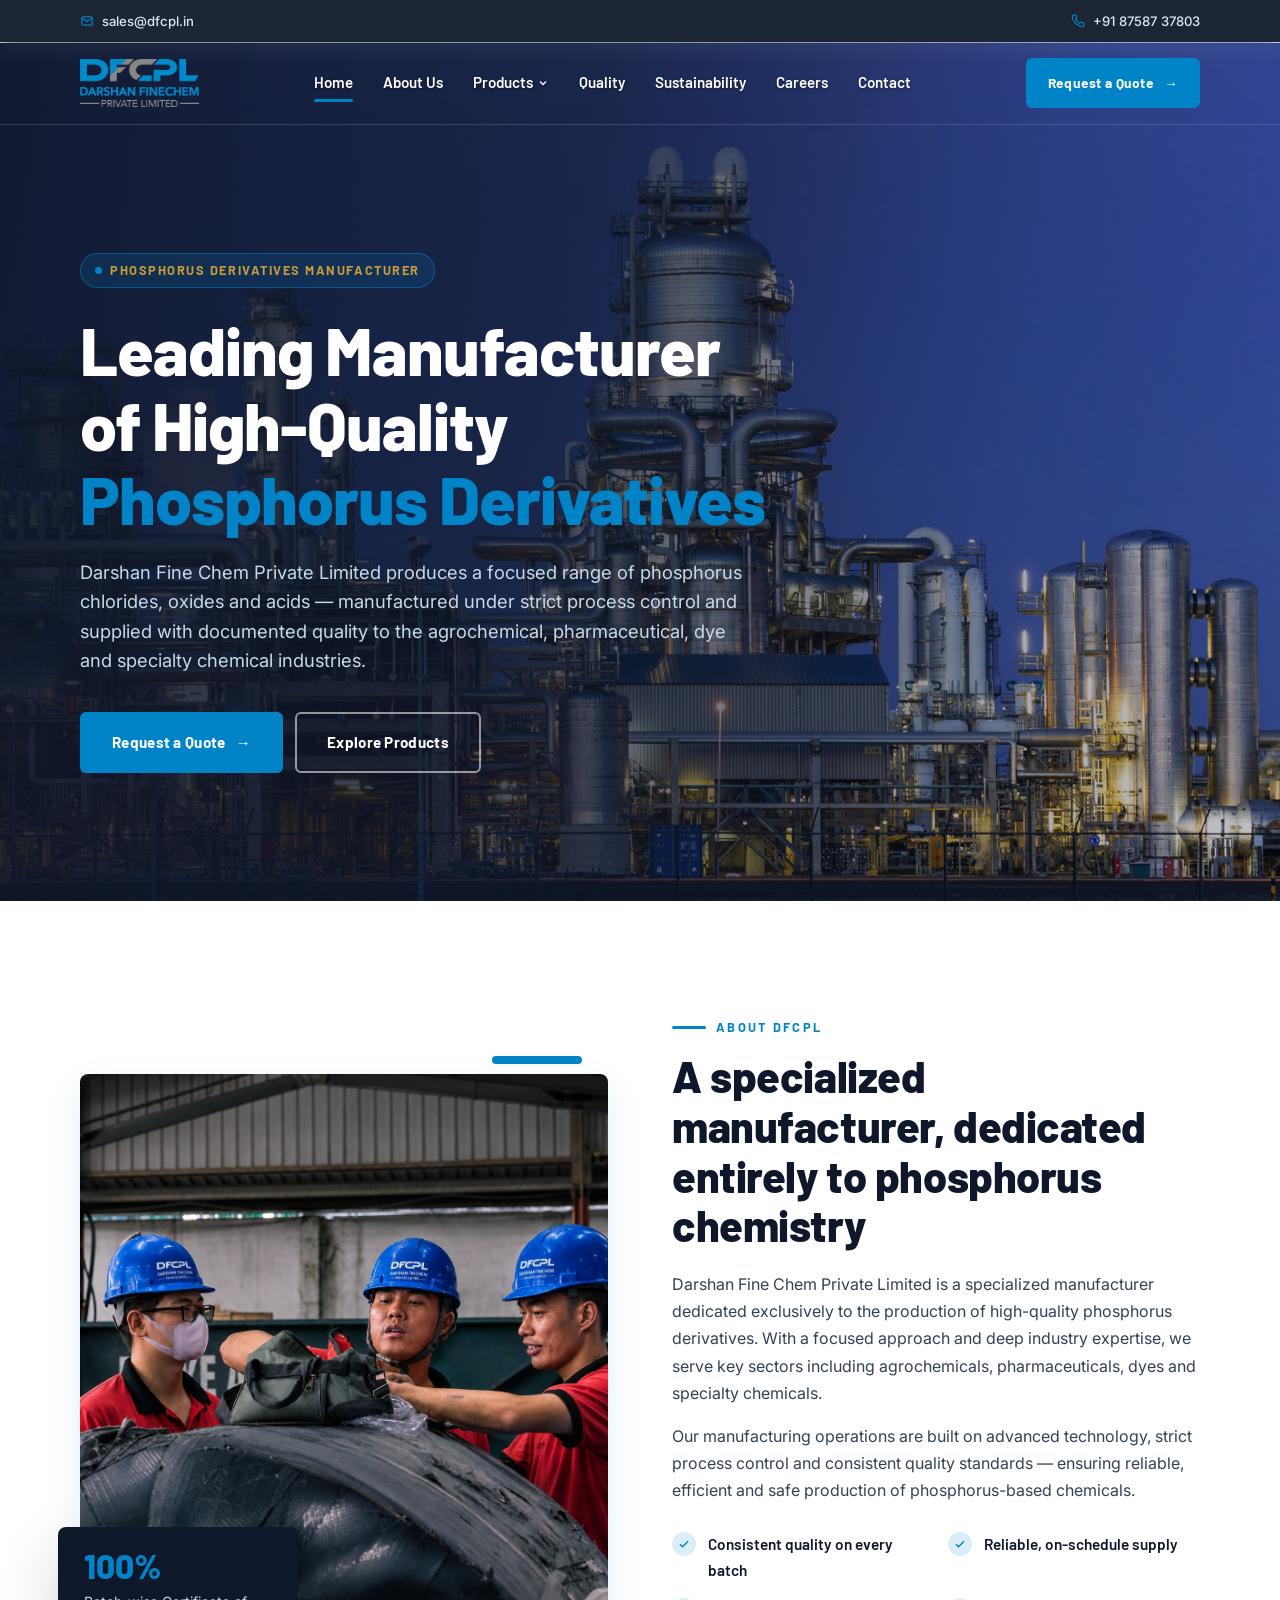
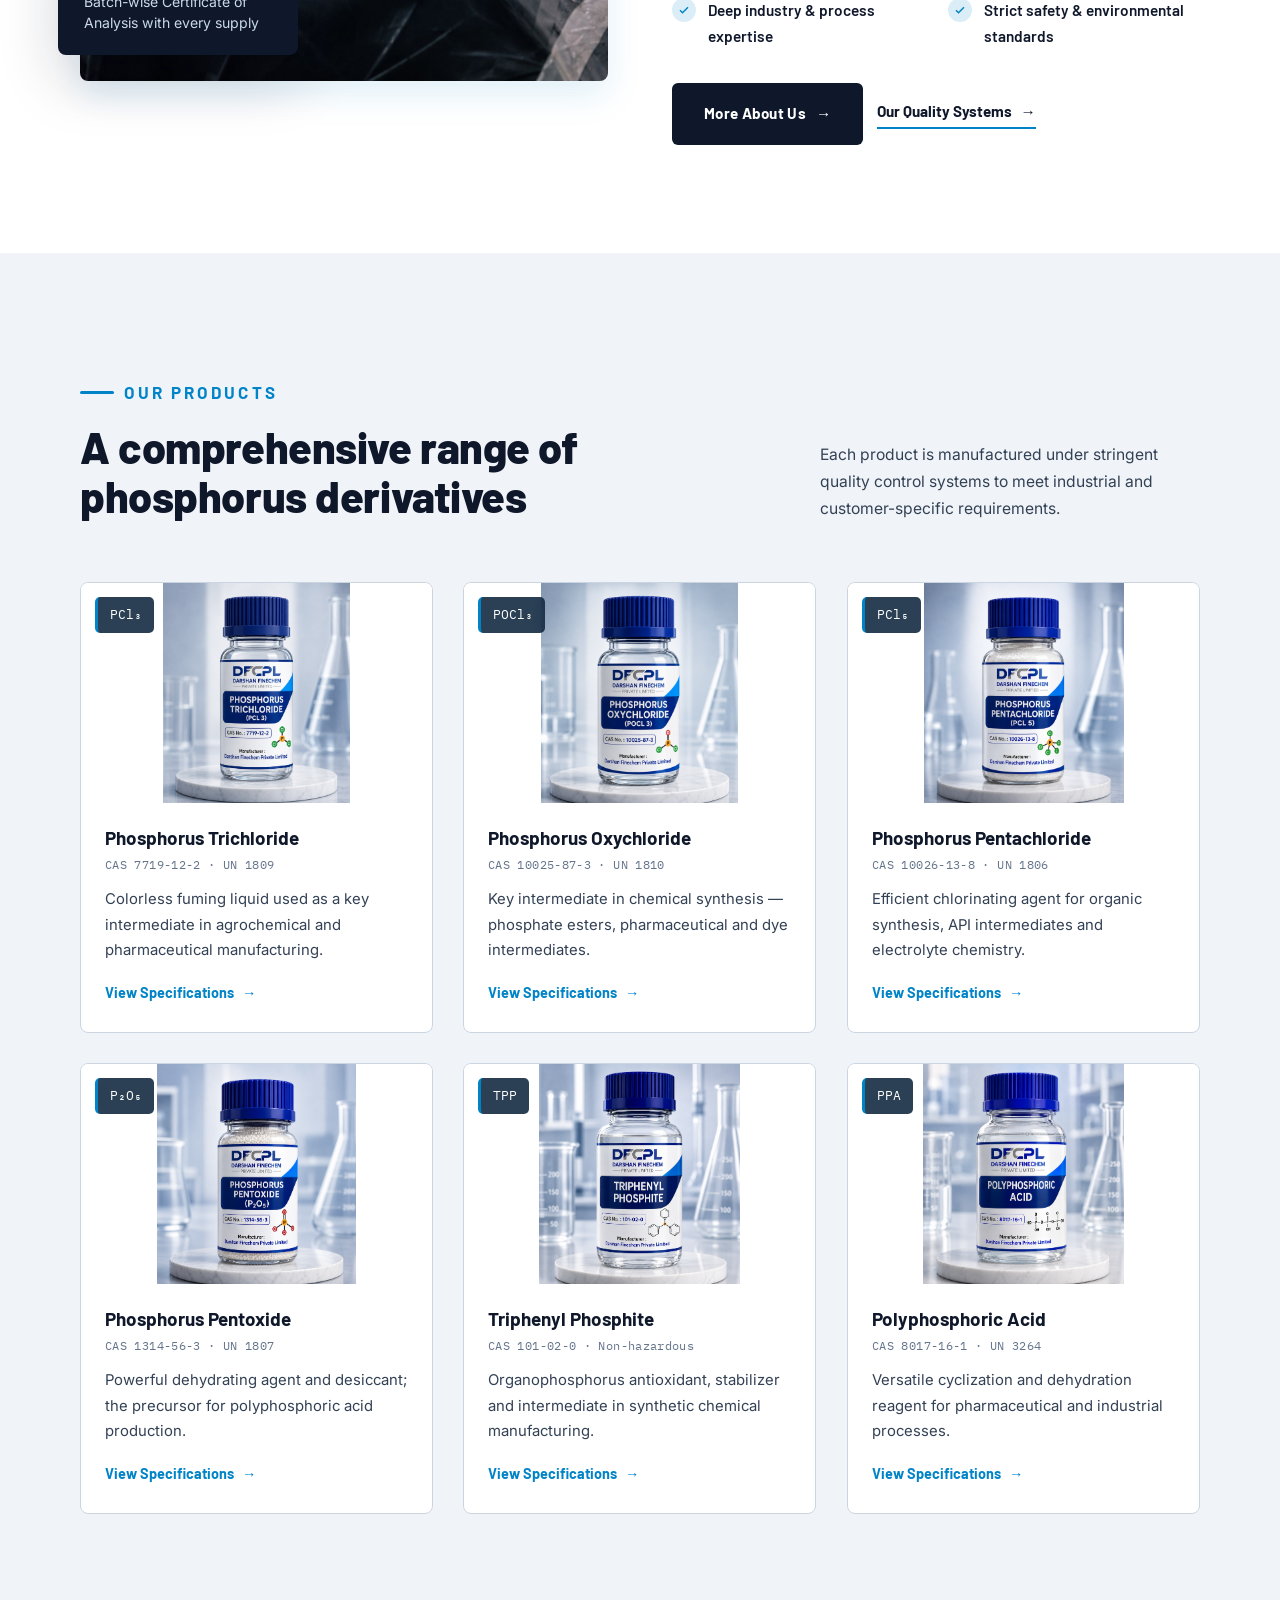
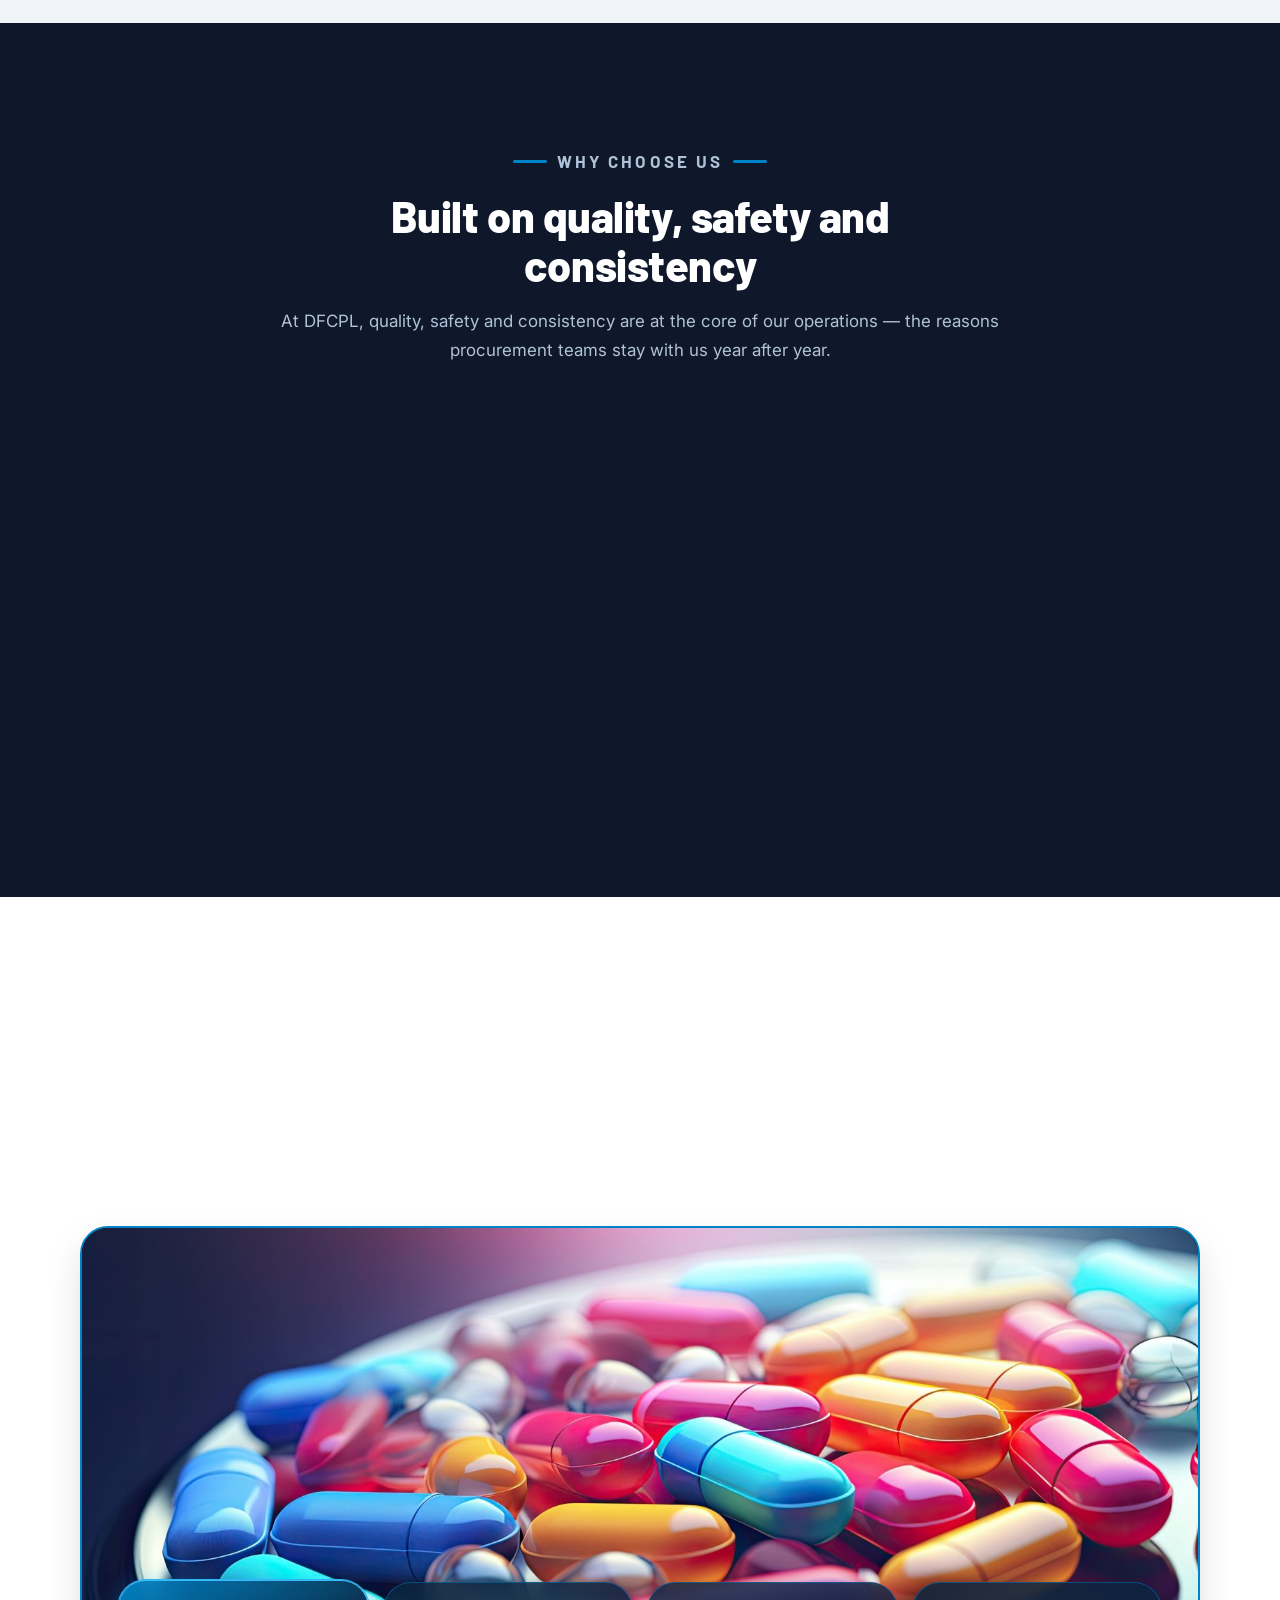
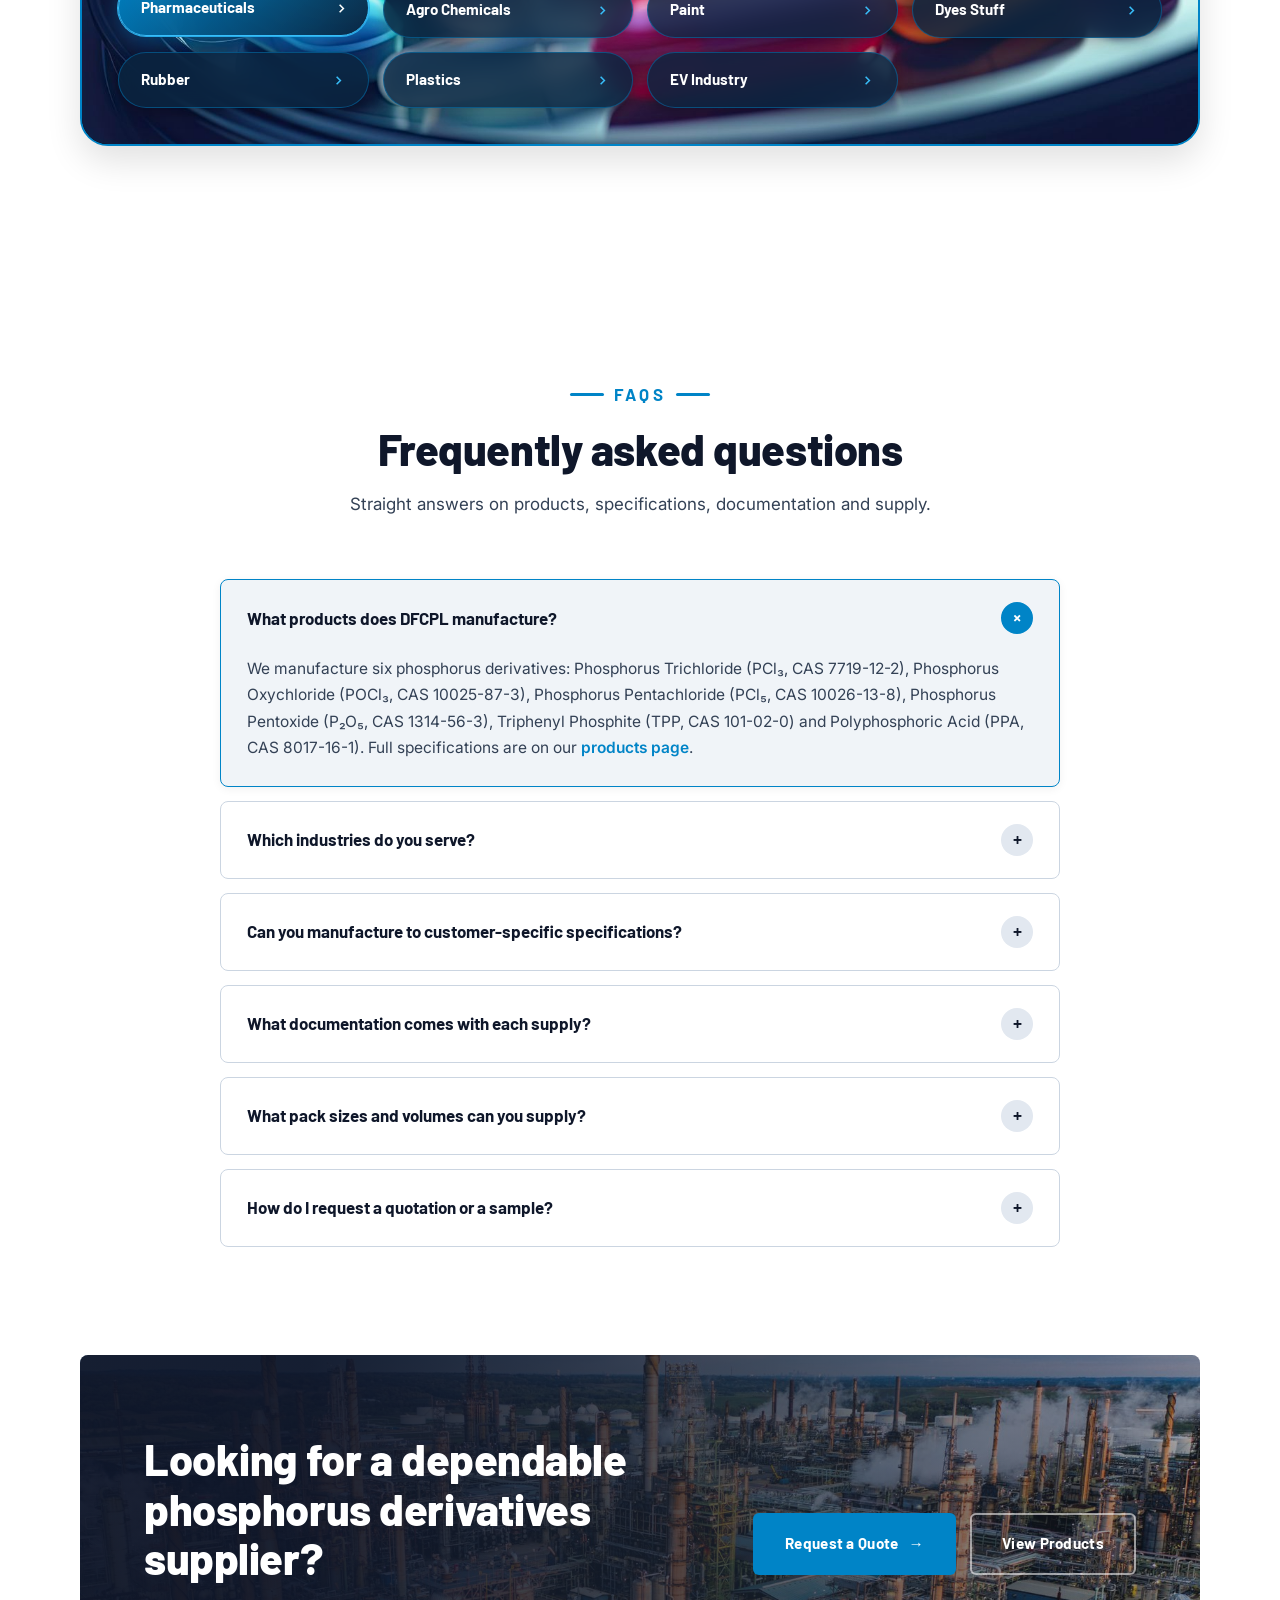
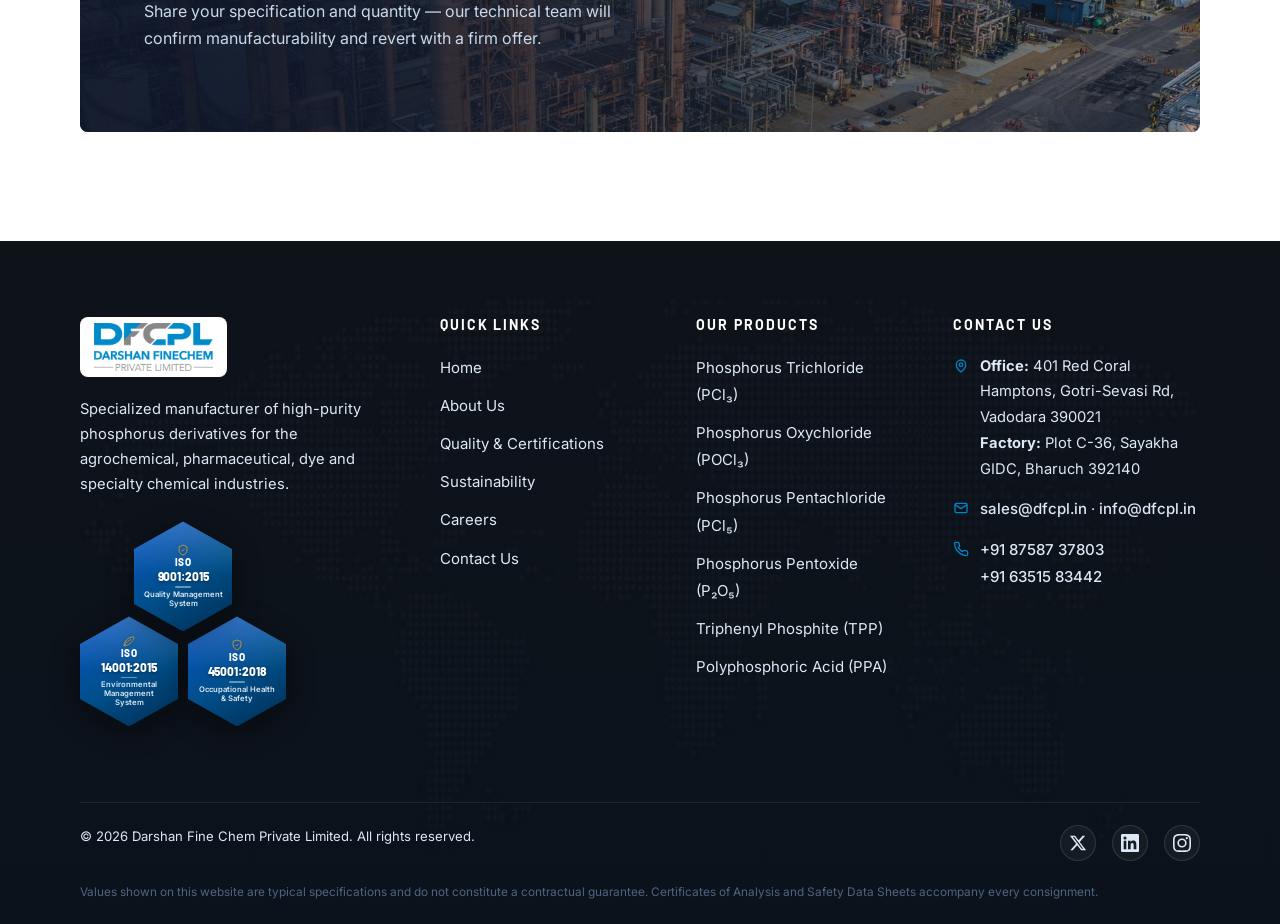
==== commit 651d4224: "google analitics and favicon changes" ====
--- a/index.html
+++ b/index.html
@@ -3,13 +3,13 @@
 
 <head>
   <!-- Google tag (gtag.js) -->
-  <script async src="https://www.googletagmanager.com/gtag/js?id=G-NRRSXVLY53"></script>
+  <script async src="https://www.googletagmanager.com/gtag/js?id=G-CTTGNB9CXZ"></script>
   <script>
     window.dataLayer = window.dataLayer || [];
     function gtag(){dataLayer.push(arguments);}
     gtag('js', new Date());
 
-    gtag('config', 'G-NRRSXVLY53');
+    gtag('config', 'G-CTTGNB9CXZ');
   </script>
   <meta charset="UTF-8">
   <meta name="viewport" content="width=device-width, initial-scale=1.0">
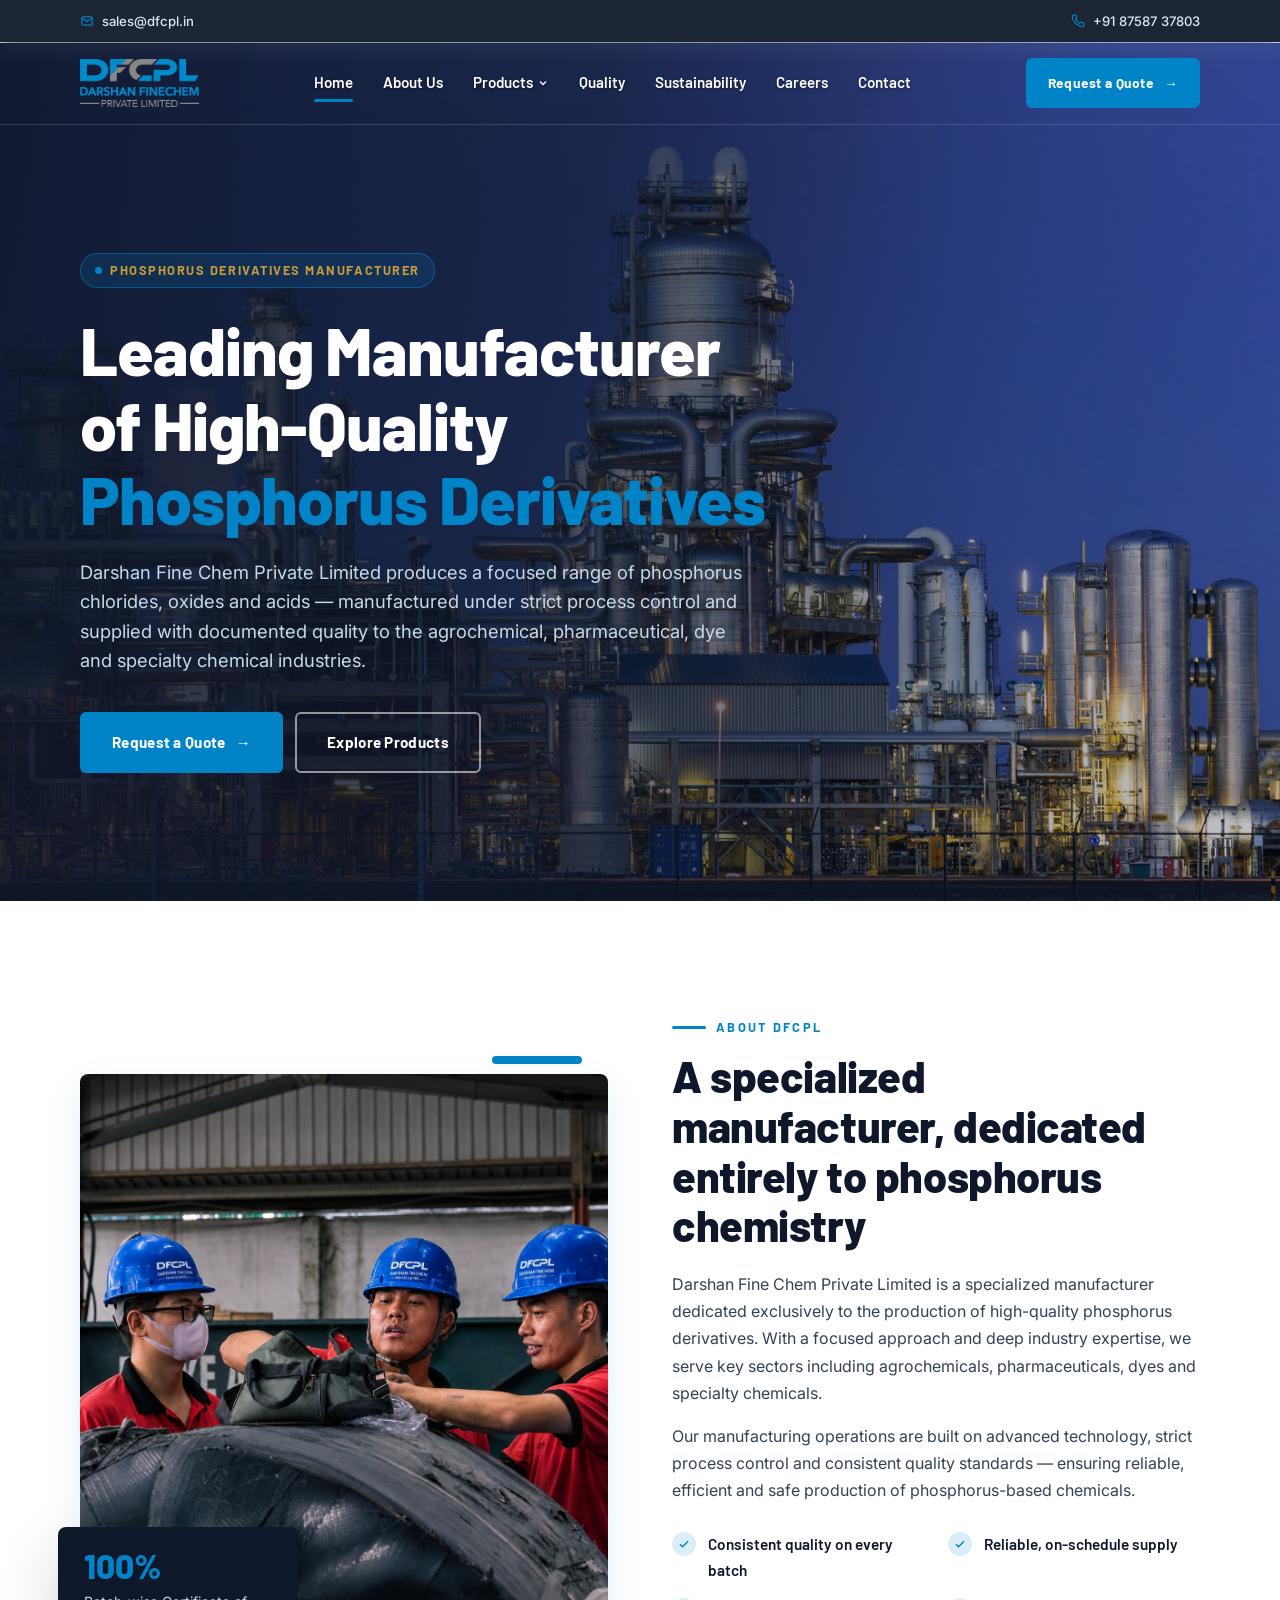
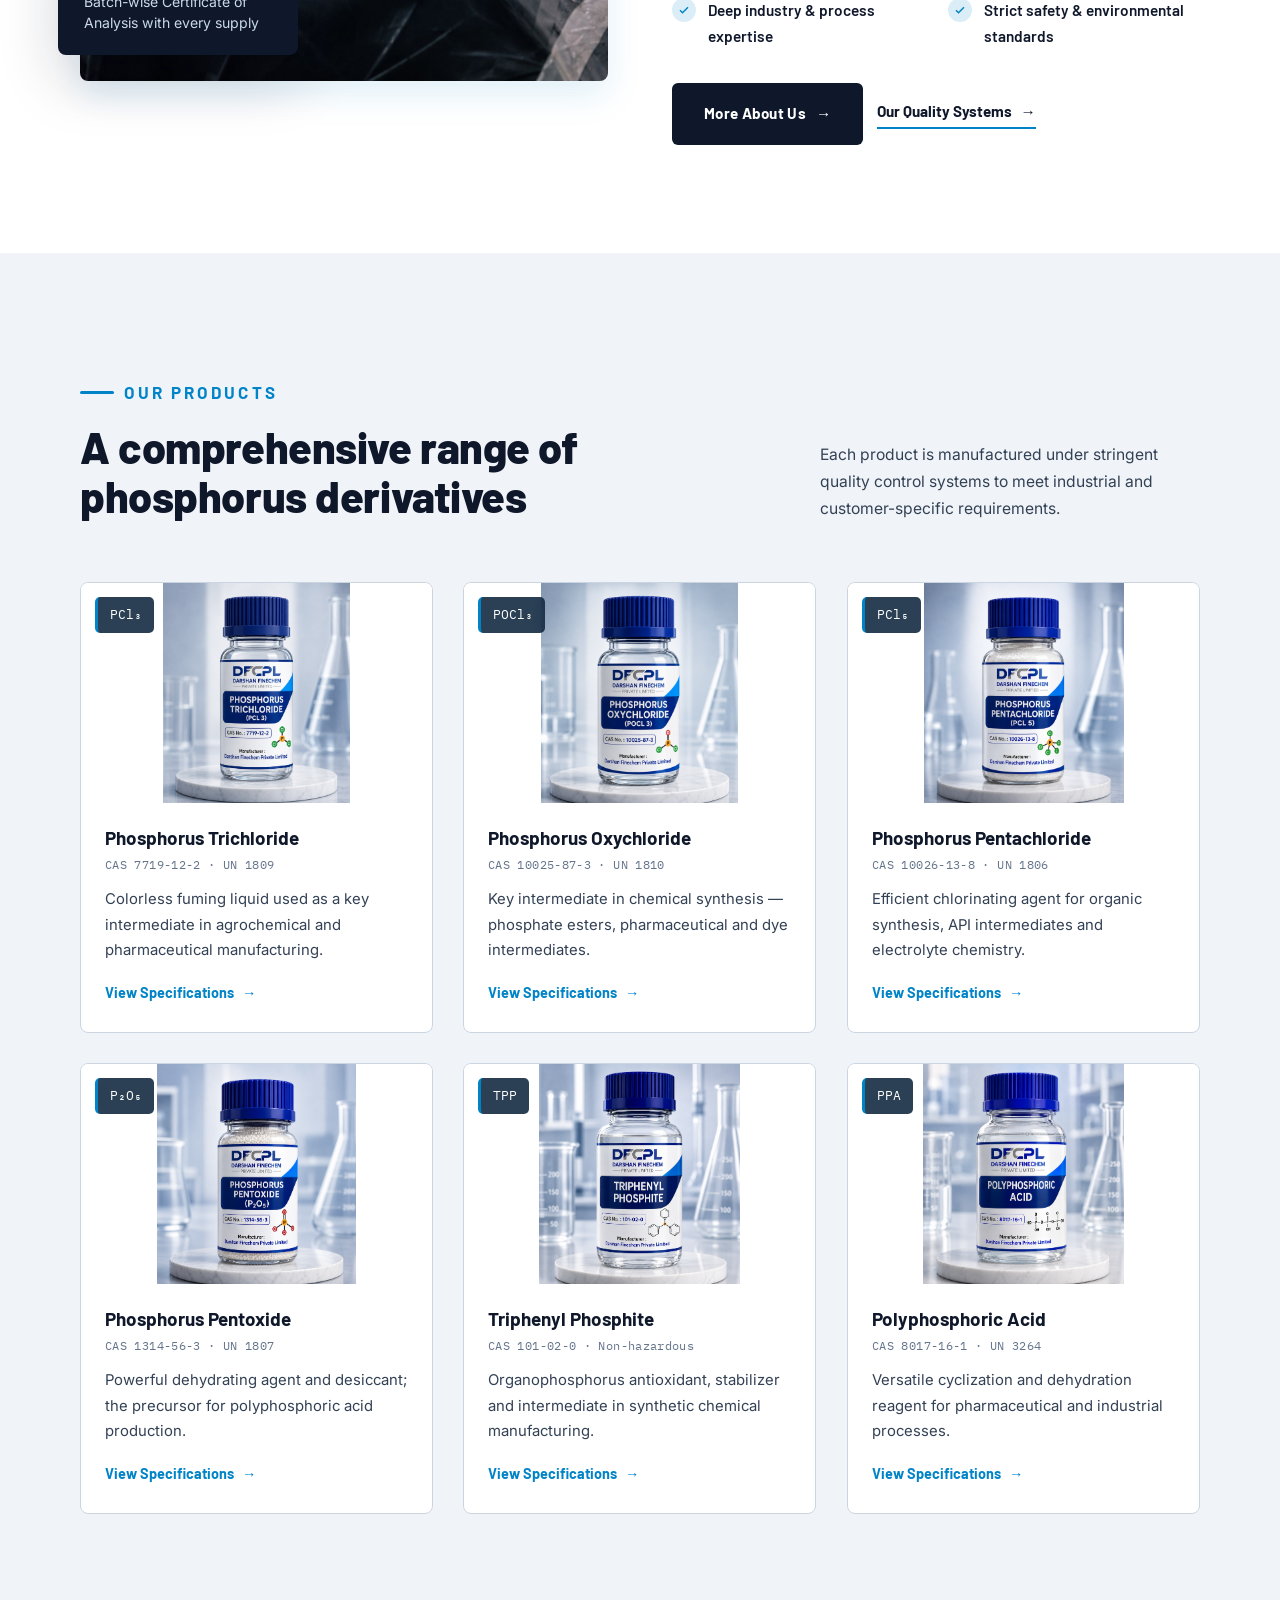
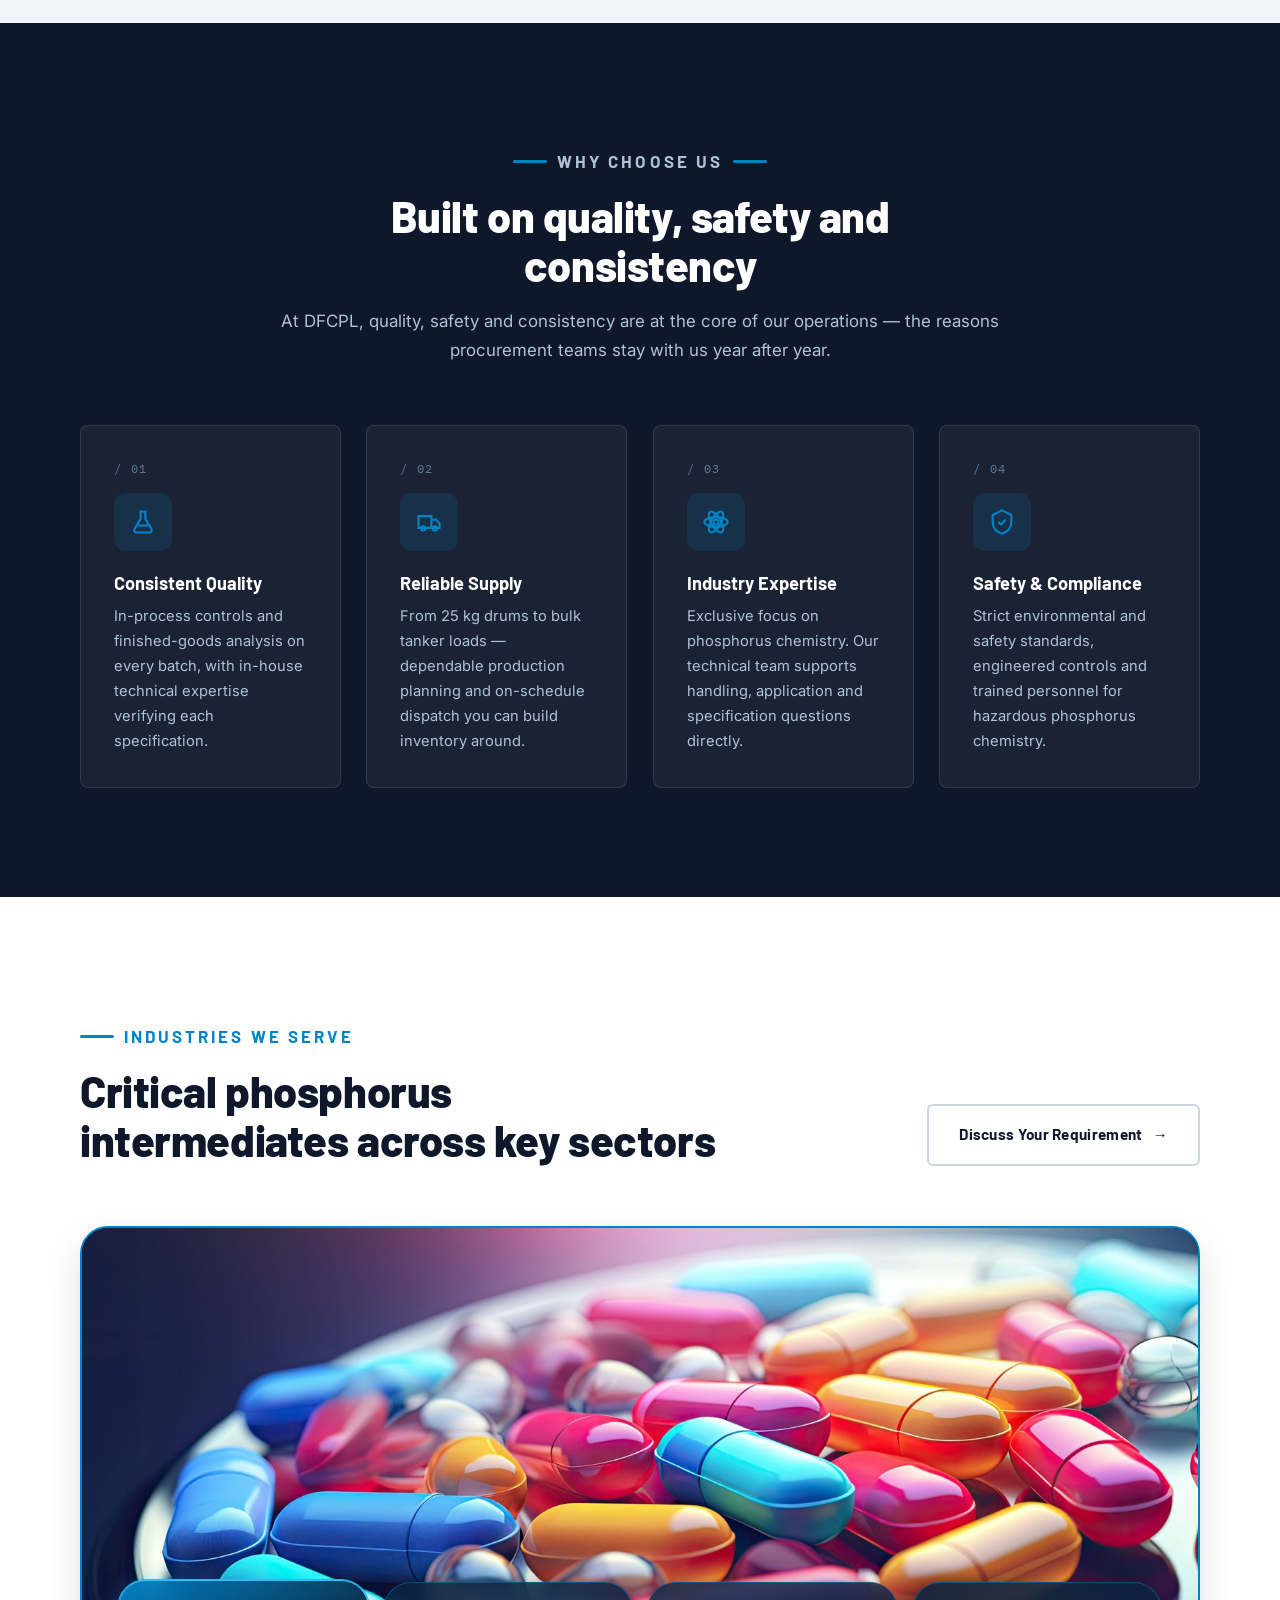
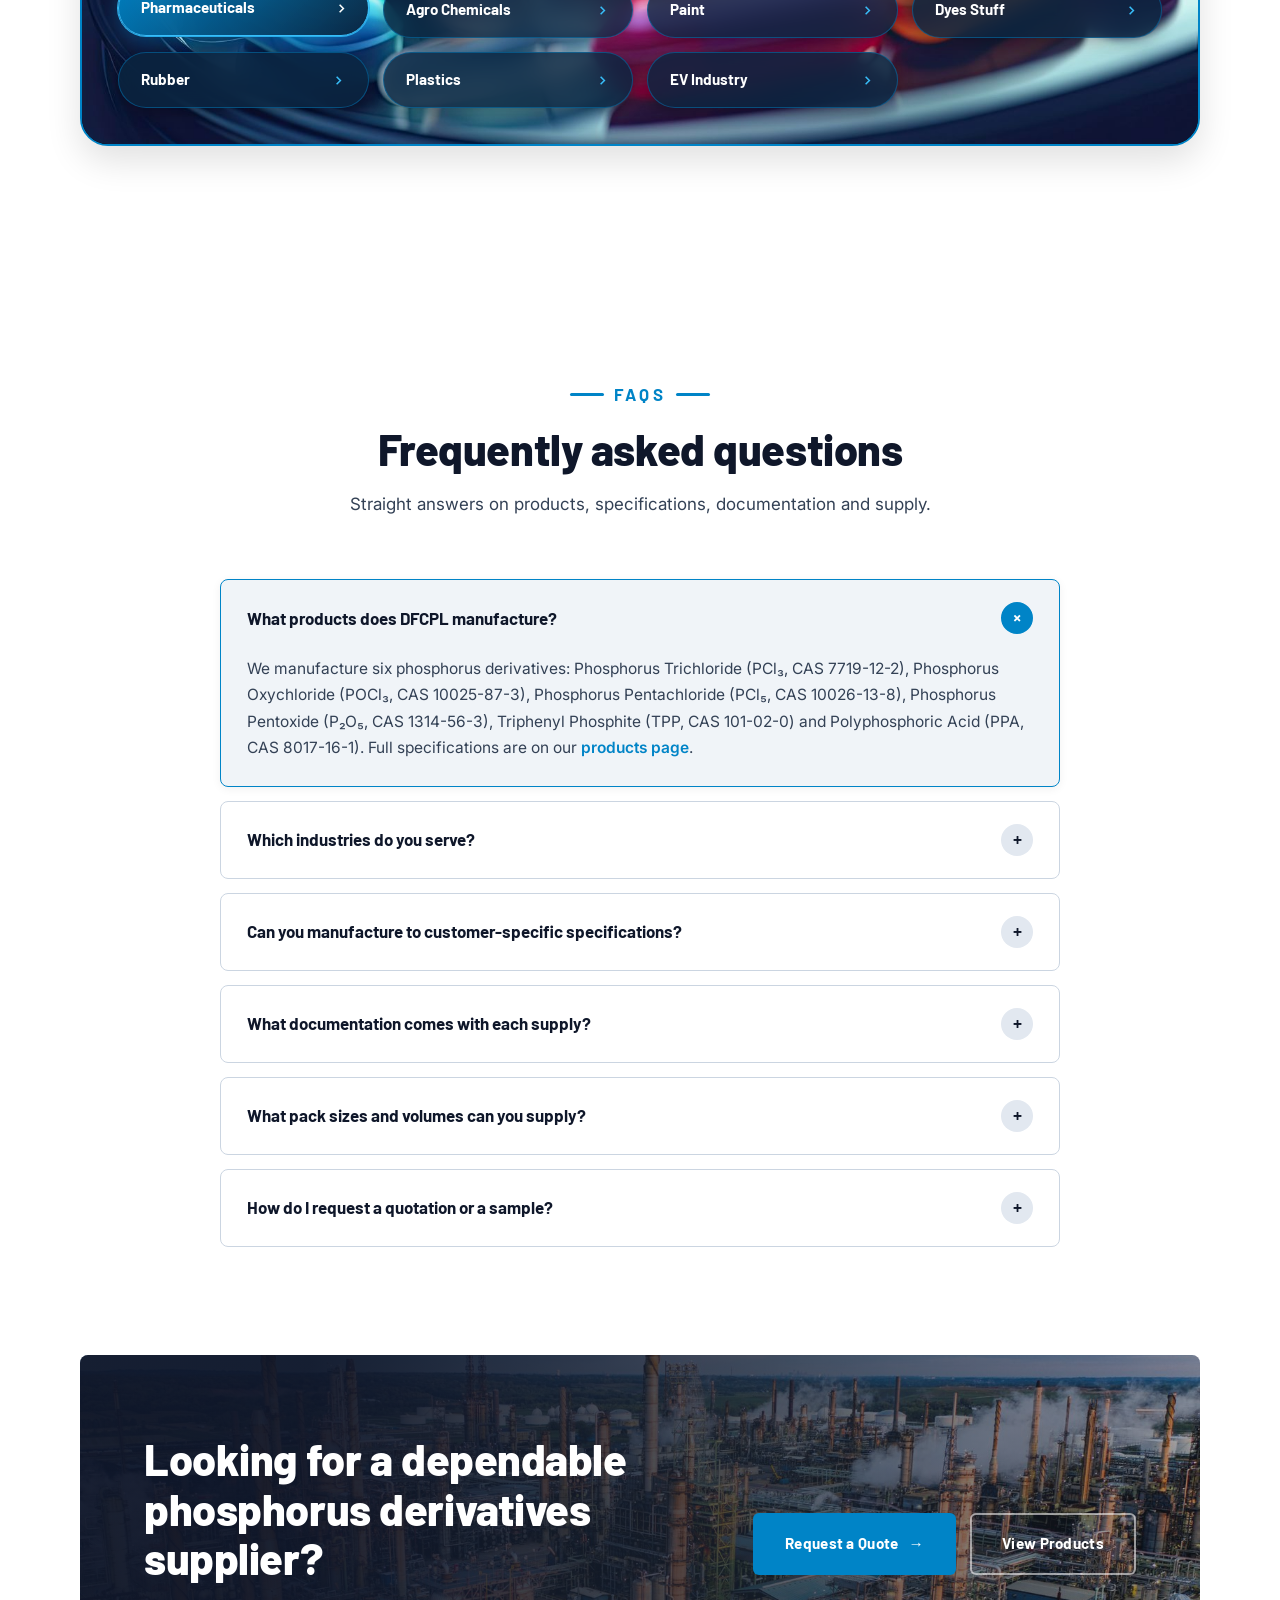
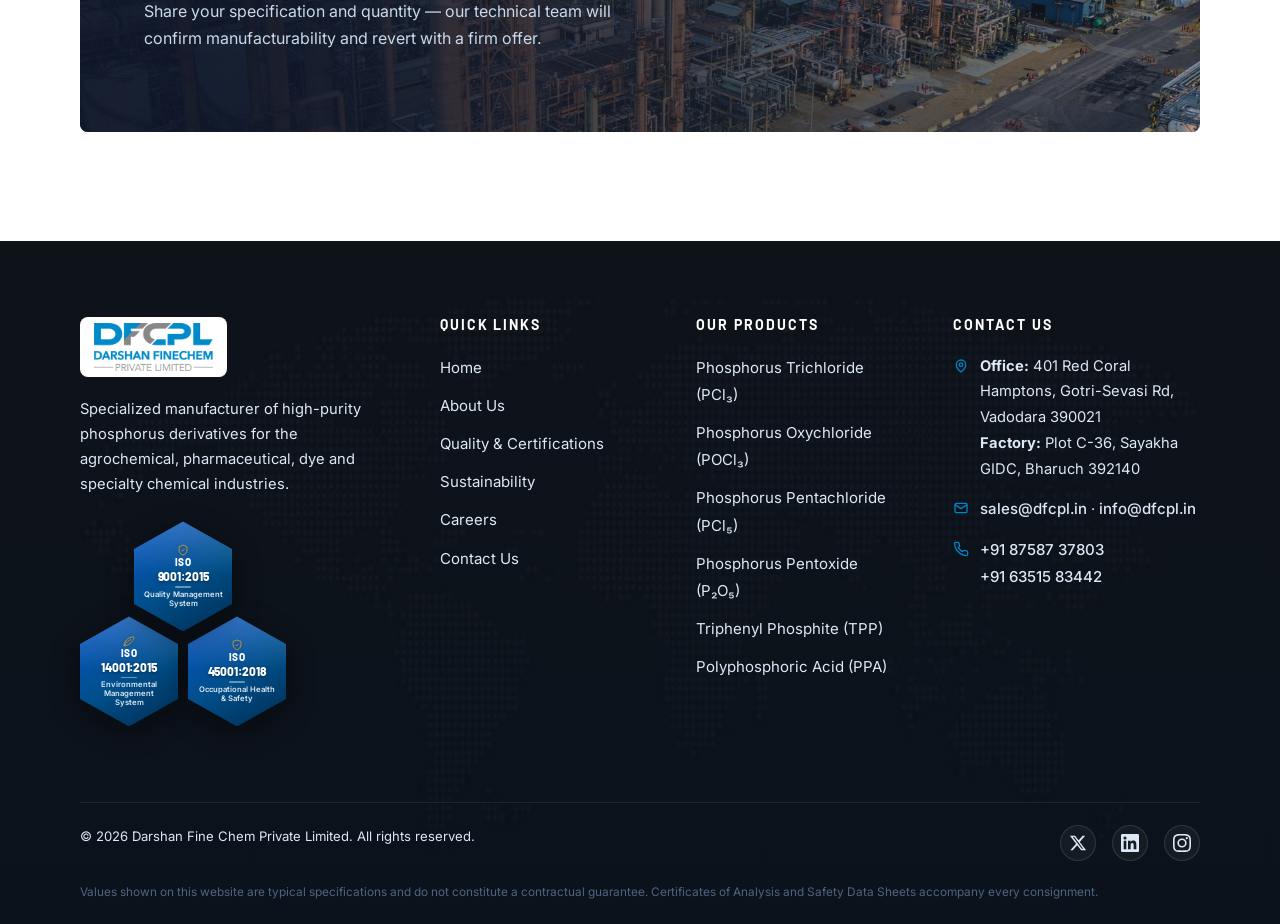
==== commit 486c025f: "wrong domain url change" ====
--- a/index.html
+++ b/index.html
@@ -1,4 +1,4 @@
-<!DOCTYPE html>
+﻿<!DOCTYPE html>
 <html lang="en">
 
 <head>
@@ -16,7 +16,7 @@
   <title>Phosphorus Derivatives Manufacturer | Darshan Fine Chem Private Limited</title>
   <meta name="description"
     content="Darshan Fine Chem Private Limited manufactures high-purity phosphorus derivatives — PCl₃, POCl₃, PCl₅, P₂O₅, Triphenyl Phosphite &amp; Polyphosphoric Acid — for agrochemical, pharmaceutical, dye and specialty chemical industries.">
-  <link rel="canonical" href="https://www.darshanfinechem.com/">
+  <link rel="canonical" href="https://www.dfcpl.in/">
   <meta name="robots" content="index, follow, max-image-preview:large">
   <meta name="theme-color" content="#0084C7">
 
@@ -25,13 +25,13 @@
   <meta property="og:title" content="Phosphorus Derivatives Manufacturer | Darshan Fine Chem Private Limited">
   <meta property="og:description"
     content="Specialized Indian manufacturer of PCl₃, POCl₃, PCl₅, P₂O₅, TPP &amp; PPA. High purity, batch-wise COA &amp; SDS with every consignment.">
-  <meta property="og:url" content="https://www.darshanfinechem.com/">
-  <meta property="og:image" content="https://www.darshanfinechem.com/assets/img/hero-plant.jpg">
+  <meta property="og:url" content="https://www.dfcpl.in/">
+  <meta property="og:image" content="https://www.dfcpl.in/assets/img/hero-plant.jpg">
   <meta name="twitter:card" content="summary_large_image">
   <meta name="twitter:title" content="Phosphorus Derivatives Manufacturer | Darshan Fine Chem Private Limited">
   <meta name="twitter:description"
     content="Specialized Indian manufacturer of high-purity phosphorus derivatives with batch-wise COA and GHS SDS.">
-  <meta name="twitter:image" content="https://www.darshanfinechem.com/assets/img/hero-plant.jpg">
+  <meta name="twitter:image" content="https://www.dfcpl.in/assets/img/hero-plant.jpg">
 
   <link rel="preconnect" href="https://fonts.googleapis.com">
   <link rel="preconnect" href="https://fonts.gstatic.com" crossorigin>
@@ -46,12 +46,12 @@
     "@graph": [
       {
         "@type": "Organization",
-        "@id": "https://www.darshanfinechem.com/#organization",
+        "@id": "https://www.dfcpl.in/#organization",
         "name": "Darshan Fine Chem Private Limited",
-        "url": "https://www.darshanfinechem.com/",
+        "url": "https://www.dfcpl.in/",
         "logo": {
           "@type": "ImageObject",
-          "url": "https://www.darshanfinechem.com/assets/img/dfcpl-logo.png",
+          "url": "https://www.dfcpl.in/assets/img/dfcpl-logo.png",
           "width": 308,
           "height": 124
         },
@@ -100,24 +100,24 @@
       },
       {
         "@type": "WebSite",
-        "@id": "https://www.darshanfinechem.com/#website",
-        "url": "https://www.darshanfinechem.com/",
+        "@id": "https://www.dfcpl.in/#website",
+        "url": "https://www.dfcpl.in/",
         "name": "Darshan Fine Chem Private Limited",
-        "publisher": { "@id": "https://www.darshanfinechem.com/#organization" },
+        "publisher": { "@id": "https://www.dfcpl.in/#organization" },
         "inLanguage": "en"
       },
       {
         "@type": "WebPage",
-        "@id": "https://www.darshanfinechem.com/#webpage",
-        "url": "https://www.darshanfinechem.com/",
+        "@id": "https://www.dfcpl.in/#webpage",
+        "url": "https://www.dfcpl.in/",
         "name": "Phosphorus Derivatives Manufacturer | Darshan Fine Chem Private Limited",
-        "isPartOf": { "@id": "https://www.darshanfinechem.com/#website" },
-        "about": { "@id": "https://www.darshanfinechem.com/#organization" },
+        "isPartOf": { "@id": "https://www.dfcpl.in/#website" },
+        "about": { "@id": "https://www.dfcpl.in/#organization" },
         "inLanguage": "en"
       },
       {
         "@type": "FAQPage",
-        "@id": "https://www.darshanfinechem.com/#faq",
+        "@id": "https://www.dfcpl.in/#faq",
         "mainEntity": [
           {
             "@type": "Question",
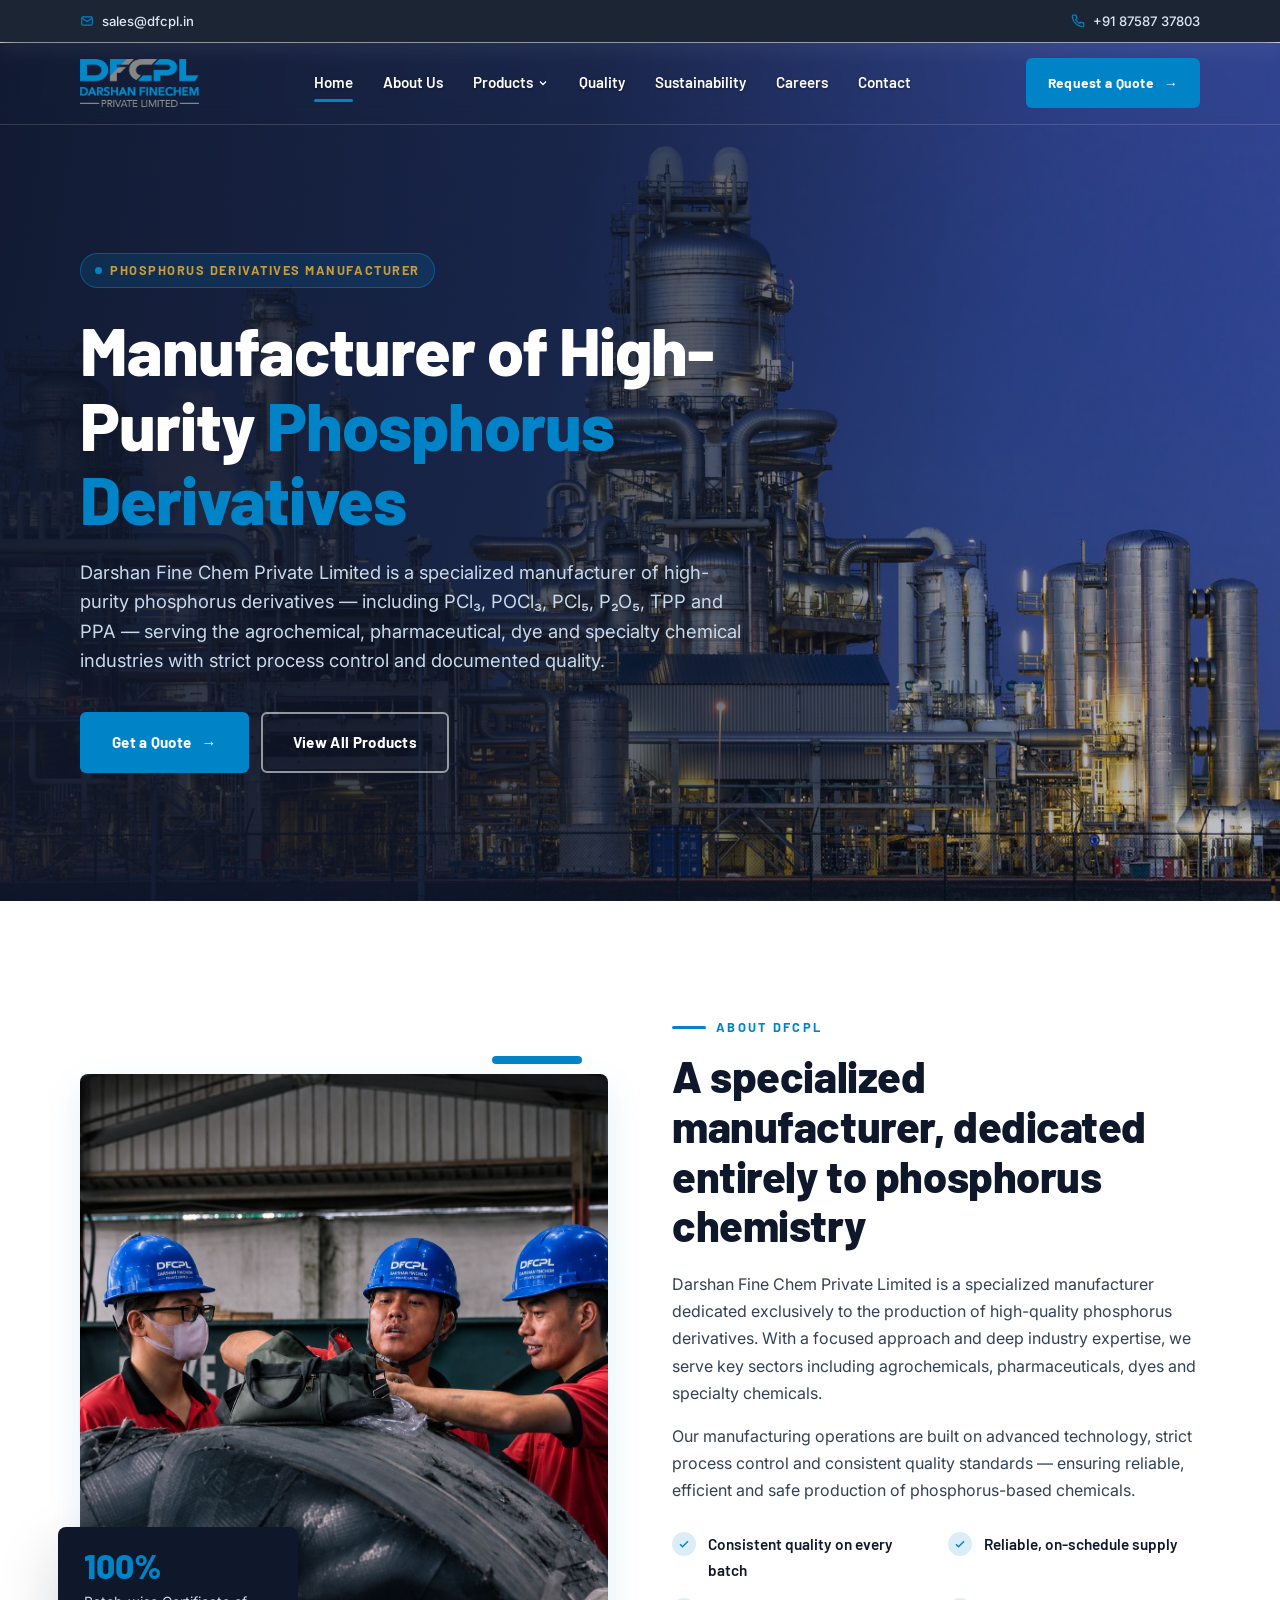
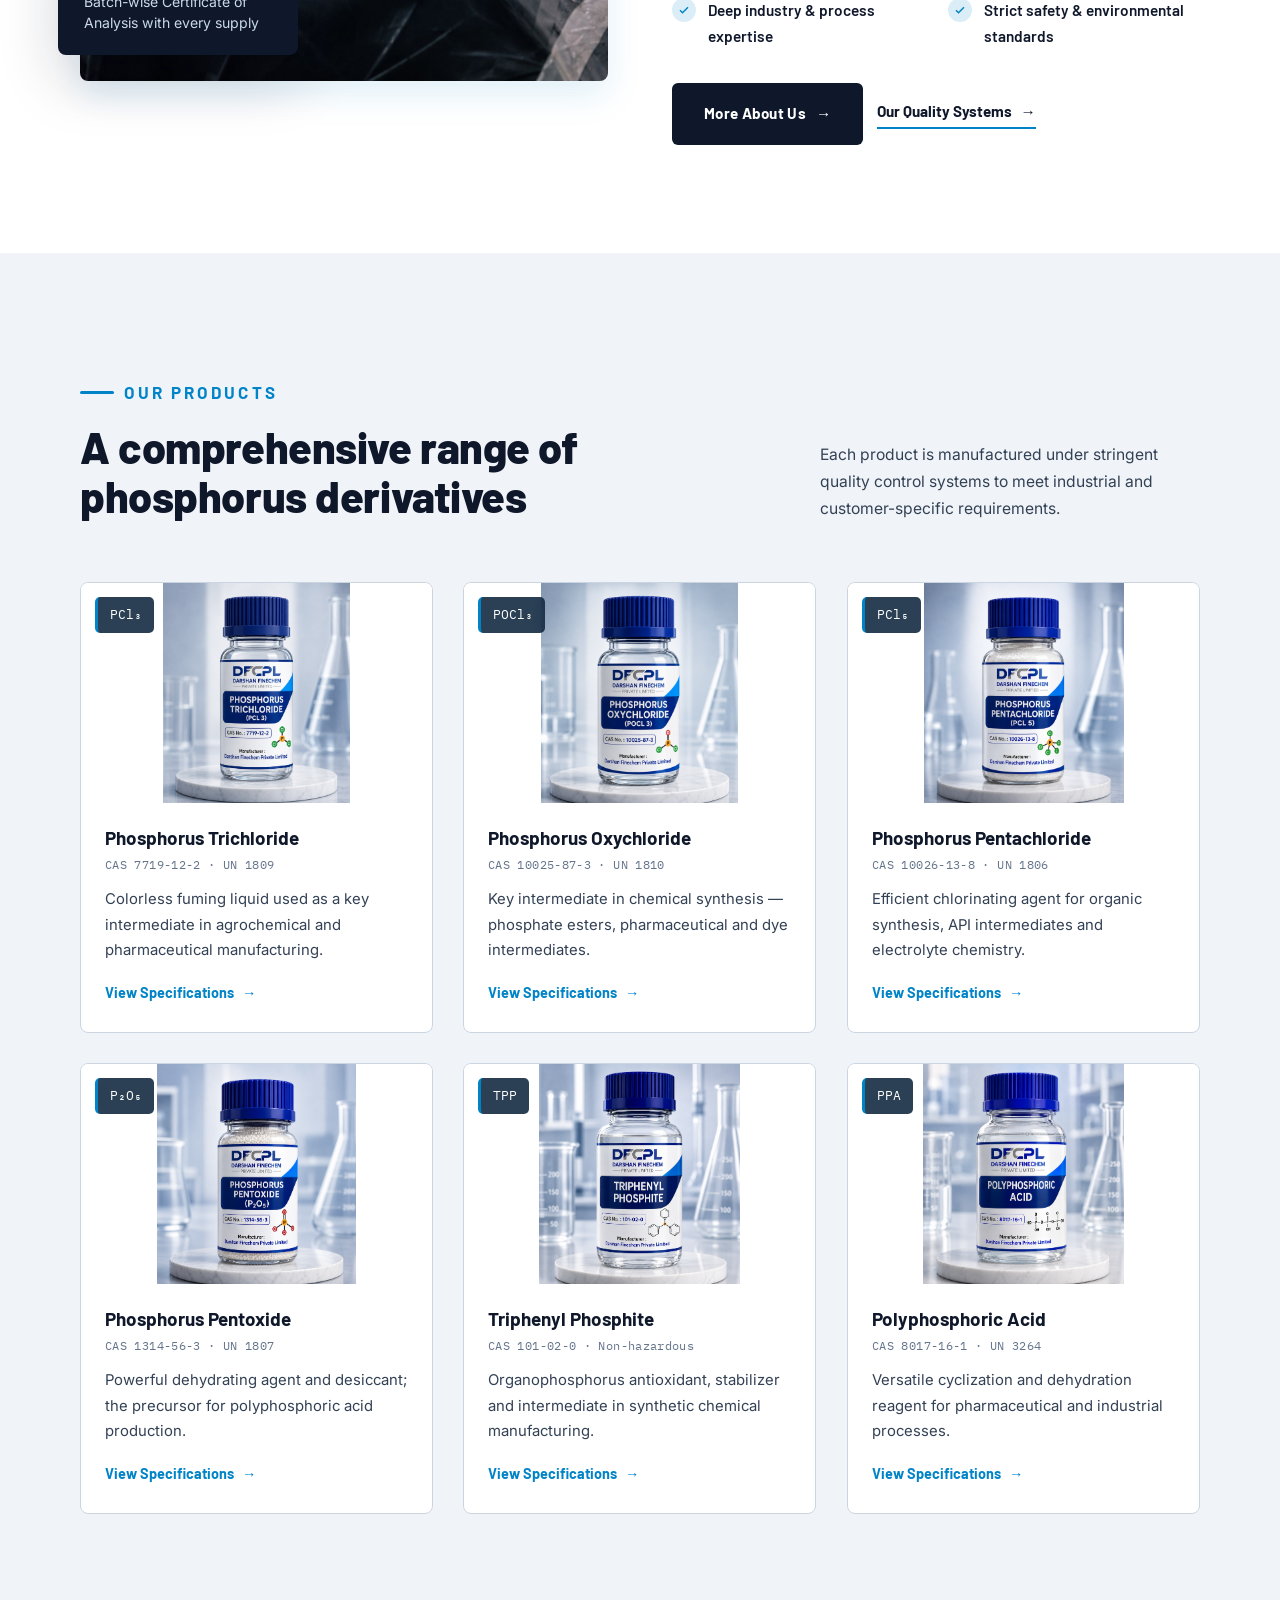
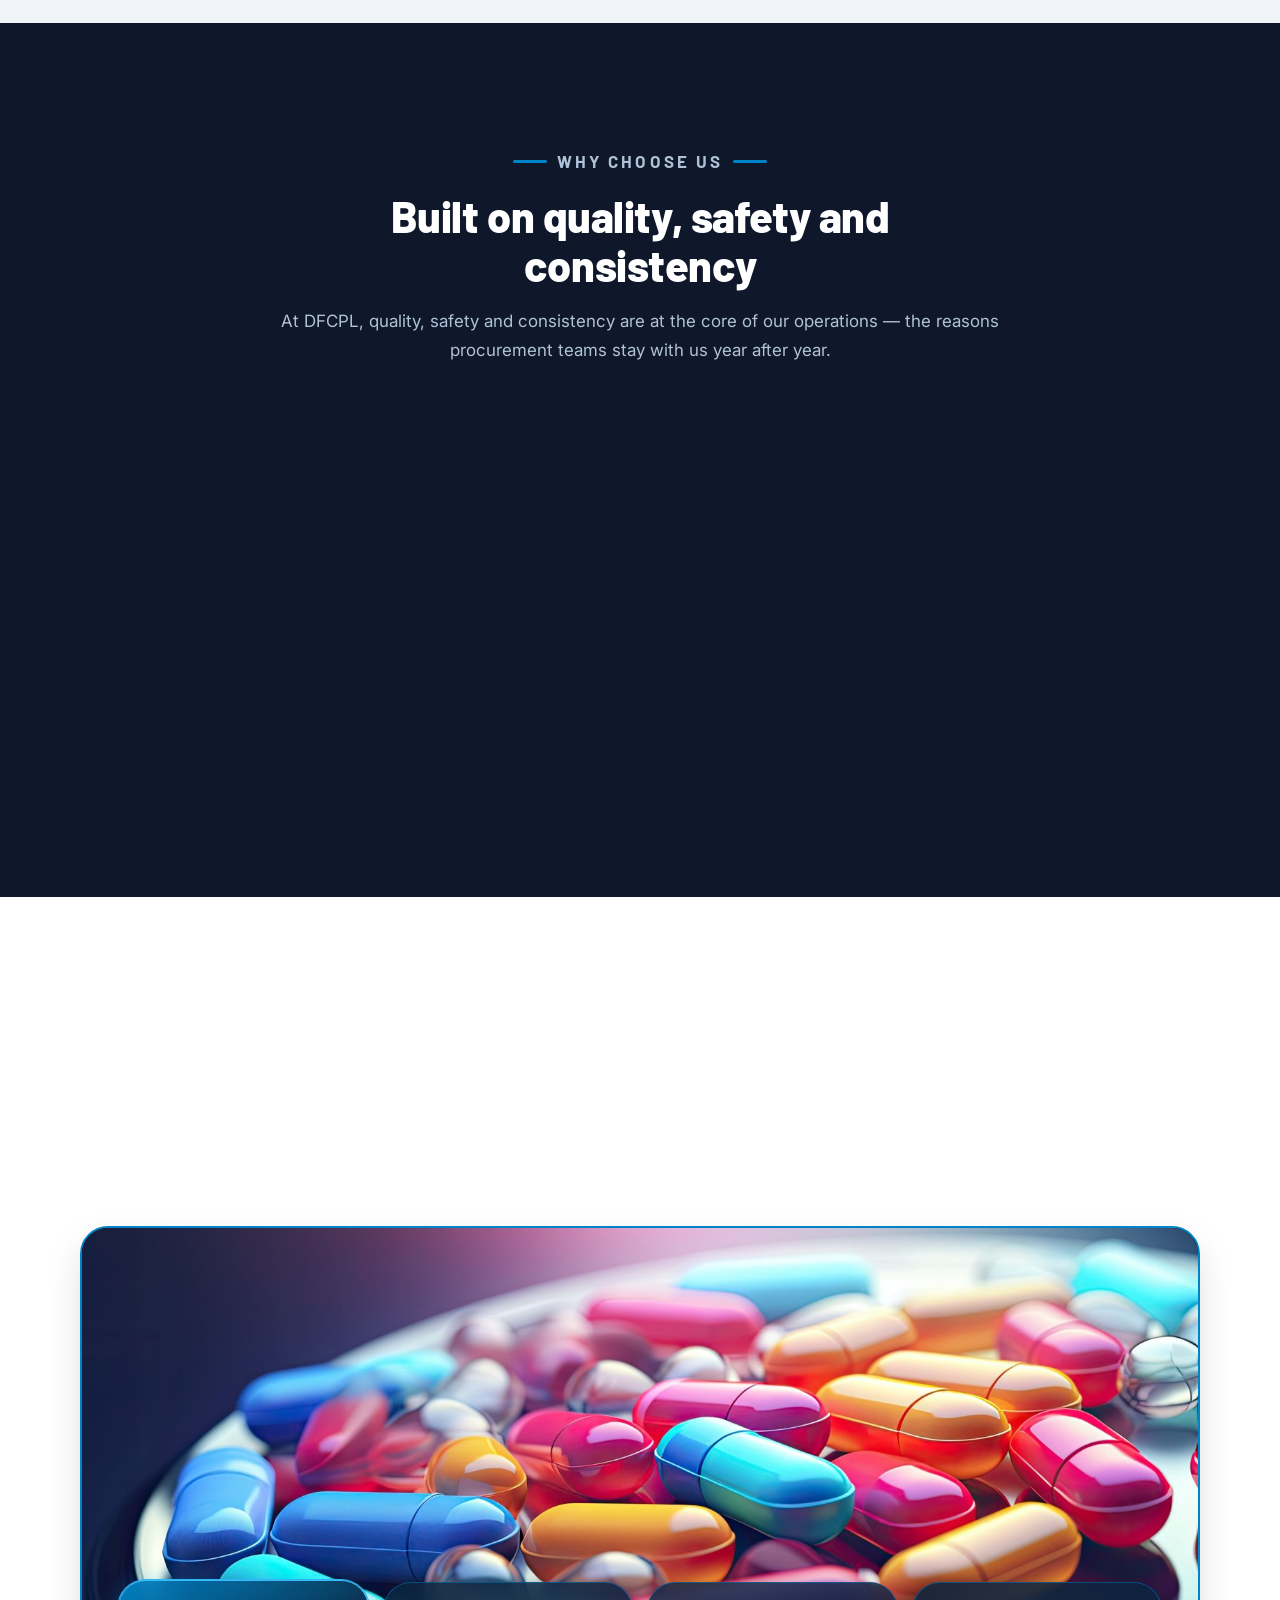
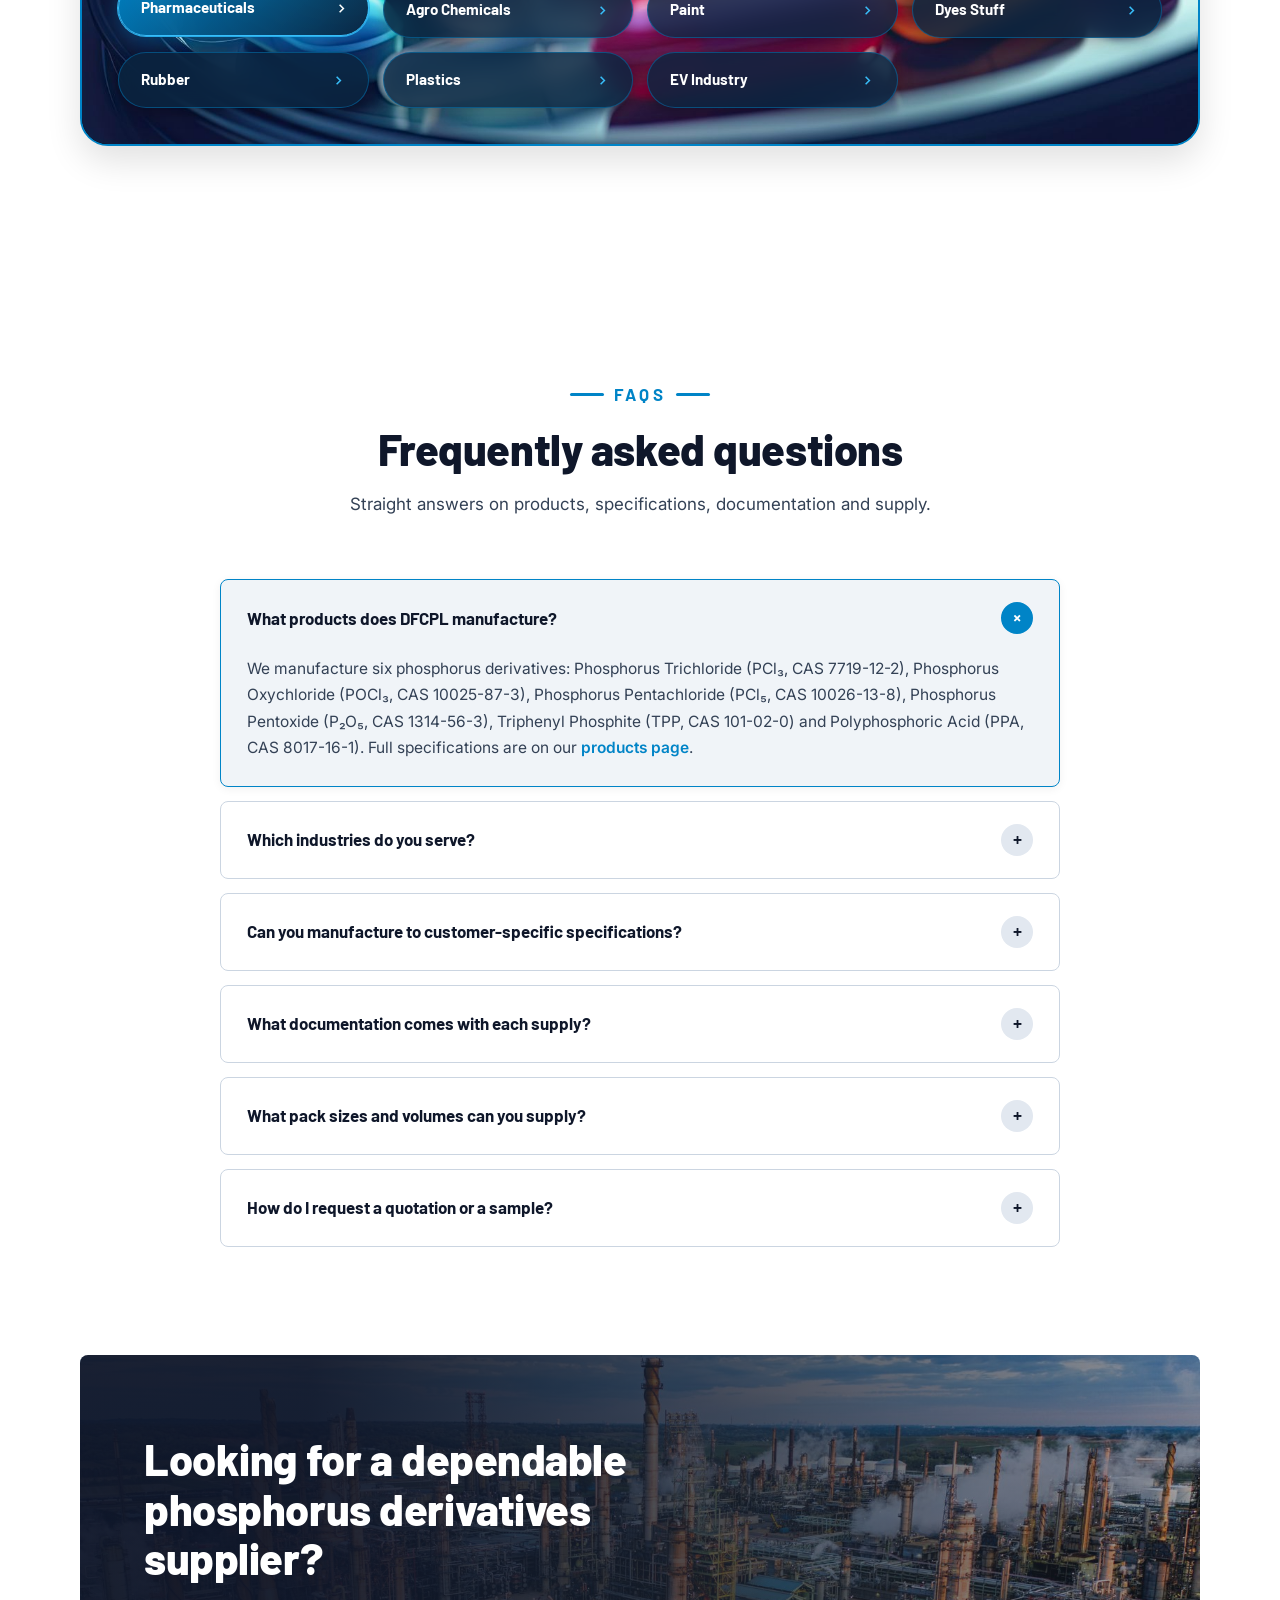
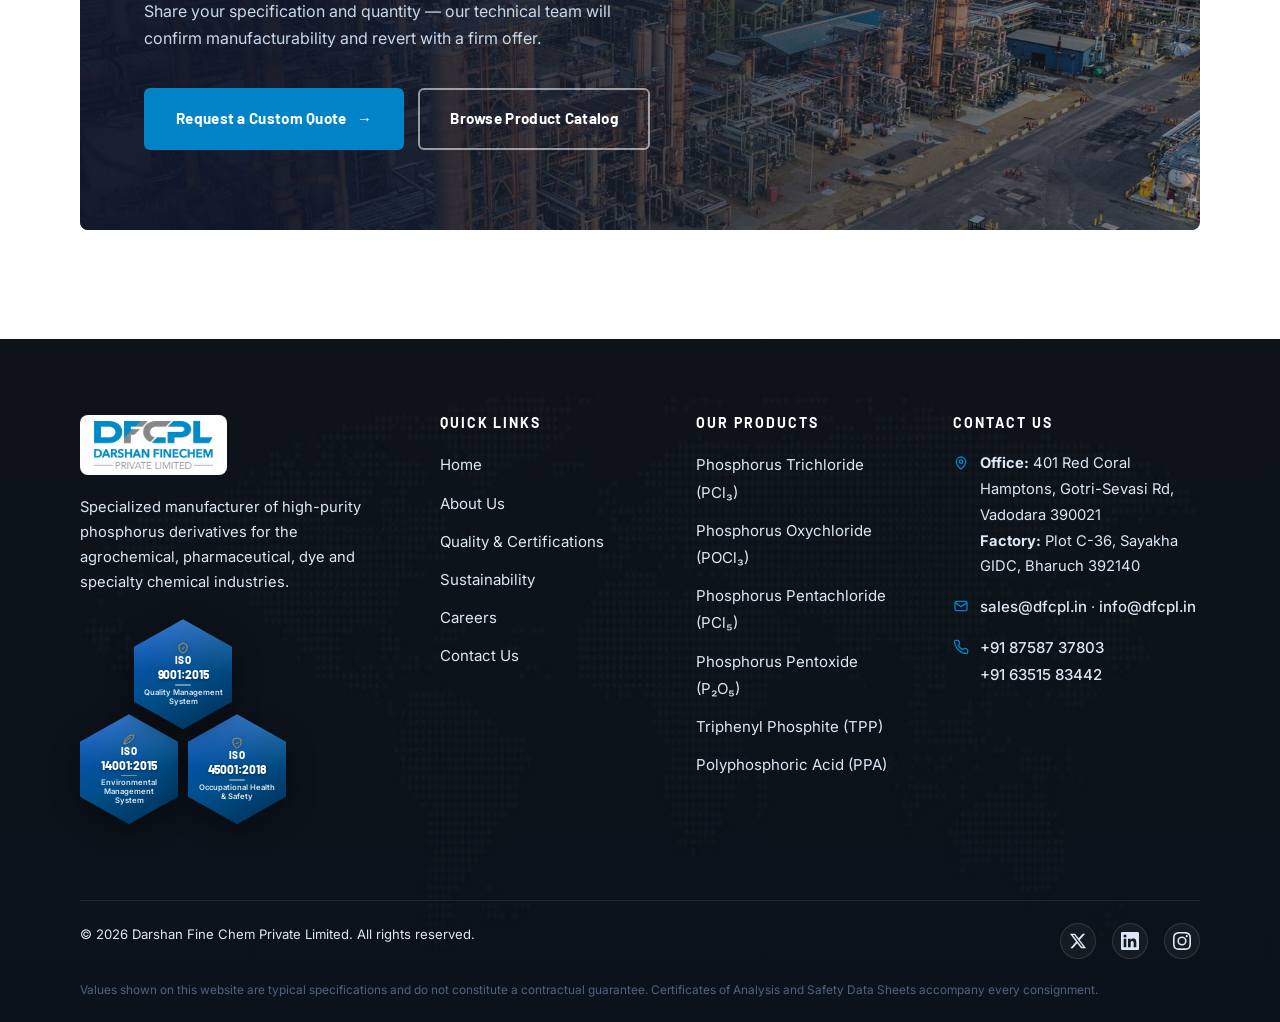
==== commit e10fbf38: "SEO: fix schema, favicon, meta tags, alt text and anchor text across all pages" ====
--- a/index.html
+++ b/index.html
@@ -1,4 +1,4 @@
-﻿<!DOCTYPE html>
+<!DOCTYPE html>
 <html lang="en">
 
 <head>
@@ -13,24 +13,24 @@
   </script>
   <meta charset="UTF-8">
   <meta name="viewport" content="width=device-width, initial-scale=1.0">
-  <title>Phosphorus Derivatives Manufacturer | Darshan Fine Chem Private Limited</title>
+  <title>Darshan Fine Chem | Phosphorus Derivatives Manufacturer</title>
   <meta name="description"
-    content="Darshan Fine Chem Private Limited manufactures high-purity phosphorus derivatives — PCl₃, POCl₃, PCl₅, P₂O₅, Triphenyl Phosphite &amp; Polyphosphoric Acid — for agrochemical, pharmaceutical, dye and specialty chemical industries.">
+    content="Darshan Fine Chem Private Limited manufactures high-purity phosphorus derivatives (PCl3, POCl3, PCl5, P2O5, TPP, PPA) for pharma and agrochem in Gujarat.">
   <link rel="canonical" href="https://www.dfcpl.in/">
   <meta name="robots" content="index, follow, max-image-preview:large">
   <meta name="theme-color" content="#0084C7">
 
   <meta property="og:type" content="website">
   <meta property="og:site_name" content="Darshan Fine Chem Private Limited">
-  <meta property="og:title" content="Phosphorus Derivatives Manufacturer | Darshan Fine Chem Private Limited">
+  <meta property="og:title" content="Darshan Fine Chem | Phosphorus Derivatives Manufacturer">
   <meta property="og:description"
-    content="Specialized Indian manufacturer of PCl₃, POCl₃, PCl₅, P₂O₅, TPP &amp; PPA. High purity, batch-wise COA &amp; SDS with every consignment.">
+    content="Indian manufacturer of high-purity phosphorus derivatives (PCl₃, POCl₃, PCl₅, P₂O₅, TPP &amp; PPA) with batch-wise COA and SDS.">
   <meta property="og:url" content="https://www.dfcpl.in/">
   <meta property="og:image" content="https://www.dfcpl.in/assets/img/hero-plant.jpg">
   <meta name="twitter:card" content="summary_large_image">
-  <meta name="twitter:title" content="Phosphorus Derivatives Manufacturer | Darshan Fine Chem Private Limited">
+  <meta name="twitter:title" content="Darshan Fine Chem | Phosphorus Derivatives Manufacturer">
   <meta name="twitter:description"
-    content="Specialized Indian manufacturer of high-purity phosphorus derivatives with batch-wise COA and GHS SDS.">
+    content="Indian manufacturer of high-purity phosphorus derivatives (PCl₃, POCl₃, PCl₅, P₂O₅, TPP &amp; PPA) with batch-wise COA and SDS.">
   <meta name="twitter:image" content="https://www.dfcpl.in/assets/img/hero-plant.jpg">
 
   <link rel="preconnect" href="https://fonts.googleapis.com">
@@ -48,6 +48,12 @@
         "@type": "Organization",
         "@id": "https://www.dfcpl.in/#organization",
         "name": "Darshan Fine Chem Private Limited",
+        "alternateName": [
+          "Darshan Finechem Private Limited",
+          "Darshan Finechem",
+          "Darshan Fine Chem",
+          "DFCPL"
+        ],
         "url": "https://www.dfcpl.in/",
         "logo": {
           "@type": "ImageObject",
@@ -154,10 +160,12 @@
     ]
   }
   </script>
+  <link rel="icon" type="image/x-icon" href="/favicon.ico">
   <link rel="icon" type="image/svg+xml" href="favicon.svg">
+  <link rel="icon" type="image/png" sizes="192x192" href="android-chrome-192x192.png">
   <link rel="icon" type="image/png" sizes="128x128" href="assets/img/favicon-d.png">
   <link rel="icon" type="image/png" sizes="32x32" href="favicon.png">
-  <link rel="apple-touch-icon" sizes="128x128" href="assets/img/favicon-d.png">
+  <link rel="apple-touch-icon" sizes="180x180" href="apple-touch-icon.png">
 </head>
 
 <body>
@@ -231,20 +239,18 @@
       <div class="hero-bg" aria-hidden="true">
         <video autoplay loop muted playsinline poster="assets/img/hero-plant.jpg">
           <source src="video4.mp4" type="video/mp4">
-          <img src="assets/img/hero-plant.jpg" alt="" fetchpriority="high">
+          <img src="assets/img/hero-plant.jpg" alt="Darshan Fine Chem phosphorus derivatives manufacturing plant in Gujarat" fetchpriority="high">
         </video>
       </div>
       <div class="container">
         <div class="hero-content">
           <p class="hero-chip"><i></i> Phosphorus Derivatives Manufacturer</p>
-          <h1>Leading Manufacturer of High-Quality <span class="accent">Phosphorus Derivatives</span></h1>
-          <p class="lede">Darshan Fine Chem Private Limited produces a focused range of phosphorus chlorides, oxides and
-            acids — manufactured under strict process control and supplied with documented quality to the agrochemical,
-            pharmaceutical, dye and specialty chemical industries.</p>
+          <h1>Manufacturer of High-Purity <span class="accent">Phosphorus Derivatives</span></h1>
+          <p class="lede">Darshan Fine Chem Private Limited is a specialized manufacturer of high-purity phosphorus derivatives — including PCl₃, POCl₃, PCl₅, P₂O₅, TPP and PPA — serving the agrochemical, pharmaceutical, dye and specialty chemical industries with strict process control and documented quality.</p>
           <div class="hero-actions">
-            <a href="contact.html" class="btn btn--accent">Request a Quote <span class="arrow"
+            <a href="contact.html" class="btn btn--accent">Get a Quote <span class="arrow"
                 aria-hidden="true">&rarr;</span></a>
-            <a href="products.html" class="btn btn--outline">Explore Products</a>
+            <a href="products.html" class="btn btn--outline">View All Products</a>
           </div>
         </div>
       </div>
@@ -307,7 +313,7 @@
         </div>
 
         <div class="product-grid">
-          <a class="product-card reveal" href="product-phosphorus-trichloride.html">
+          <a class="product-card reveal" href="product-phosphorus-trichloride.html" aria-label="Phosphorus Trichloride PCl3 specifications and details">
             <div class="product-media product-media--fitted">
               <img src="assets/img/product-pcl3.png"
                 alt="Phosphorus Trichloride PCl3 - Darshan Fine Chem Private Limited" loading="lazy">
@@ -322,7 +328,7 @@
             </div>
           </a>
 
-          <a class="product-card reveal reveal-delay-1" href="product-phosphorus-oxychloride.html">
+          <a class="product-card reveal reveal-delay-1" href="product-phosphorus-oxychloride.html" aria-label="Phosphorus Oxychloride POCl3 specifications and details">
             <div class="product-media">
               <img src="assets/img/product-pocl3.png"
                 alt="Phosphorus Oxychloride POCl3 - Darshan Fine Chem Private Limited" loading="lazy">
@@ -336,7 +342,7 @@
             </div>
           </a>
 
-          <a class="product-card reveal reveal-delay-2" href="product-phosphorus-pentachloride.html">
+          <a class="product-card reveal reveal-delay-2" href="product-phosphorus-pentachloride.html" aria-label="Phosphorus Pentachloride PCl5 specifications and details">
             <div class="product-media">
               <img src="assets/img/product-pcl5.png"
                 alt="Phosphorus Pentachloride PCl5 - Darshan Fine Chem Private Limited" loading="lazy">
@@ -350,7 +356,7 @@
             </div>
           </a>
 
-          <a class="product-card reveal" href="product-phosphorus-pentoxide.html">
+          <a class="product-card reveal" href="product-phosphorus-pentoxide.html" aria-label="Phosphorus Pentoxide P2O5 specifications and details">
             <div class="product-media">
               <img src="assets/img/product-p2o5.png" alt="Phosphorus Pentoxide P2O5 - Darshan Fine Chem Private Limited"
                 loading="lazy">
@@ -364,7 +370,7 @@
             </div>
           </a>
 
-          <a class="product-card reveal reveal-delay-1" href="product-triphenyl-phosphine.html">
+          <a class="product-card reveal reveal-delay-1" href="product-triphenyl-phosphine.html" aria-label="Triphenyl Phosphite TPP specifications and details">
             <div class="product-media">
               <img src="assets/img/product-tpp.png" alt="Triphenyl Phosphite TPP - Darshan Fine Chem Private Limited"
                 loading="lazy">
@@ -378,7 +384,7 @@
             </div>
           </a>
 
-          <a class="product-card reveal reveal-delay-2" href="product-polyphosphoric-acid.html">
+          <a class="product-card reveal reveal-delay-2" href="product-polyphosphoric-acid.html" aria-label="Polyphosphoric Acid PPA specifications and details">
             <div class="product-media">
               <img src="assets/img/product-ppa.png" alt="Polyphosphoric Acid PPA - Darshan Fine Chem Private Limited"
                 loading="lazy">
@@ -610,7 +616,7 @@
     <section class="section" style="padding-top:0;">
       <div class="container">
         <div class="cta-band reveal">
-          <img class="cta-bg" src="assets/img/aerial-plant.jpg" alt="" aria-hidden="true" loading="lazy">
+          <img class="cta-bg" src="assets/img/aerial-plant.jpg" alt="Aerial view of Darshan Fine Chem chemical manufacturing facility in Sayakha GIDC" loading="lazy">
           <div class="cta-inner">
             <div>
               <h2 class="h2">Looking for a dependable phosphorus derivatives supplier?</h2>
@@ -618,9 +624,9 @@
                 with a firm offer.</p>
             </div>
             <div class="cta-actions">
-              <a href="contact.html" class="btn btn--accent">Request a Quote <span class="arrow"
+              <a href="contact.html" class="btn btn--accent">Request a Custom Quote <span class="arrow"
                   aria-hidden="true">&rarr;</span></a>
-              <a href="products.html" class="btn btn--outline">View Products</a>
+              <a href="products.html" class="btn btn--outline">Browse Product Catalog</a>
             </div>
           </div>
         </div>
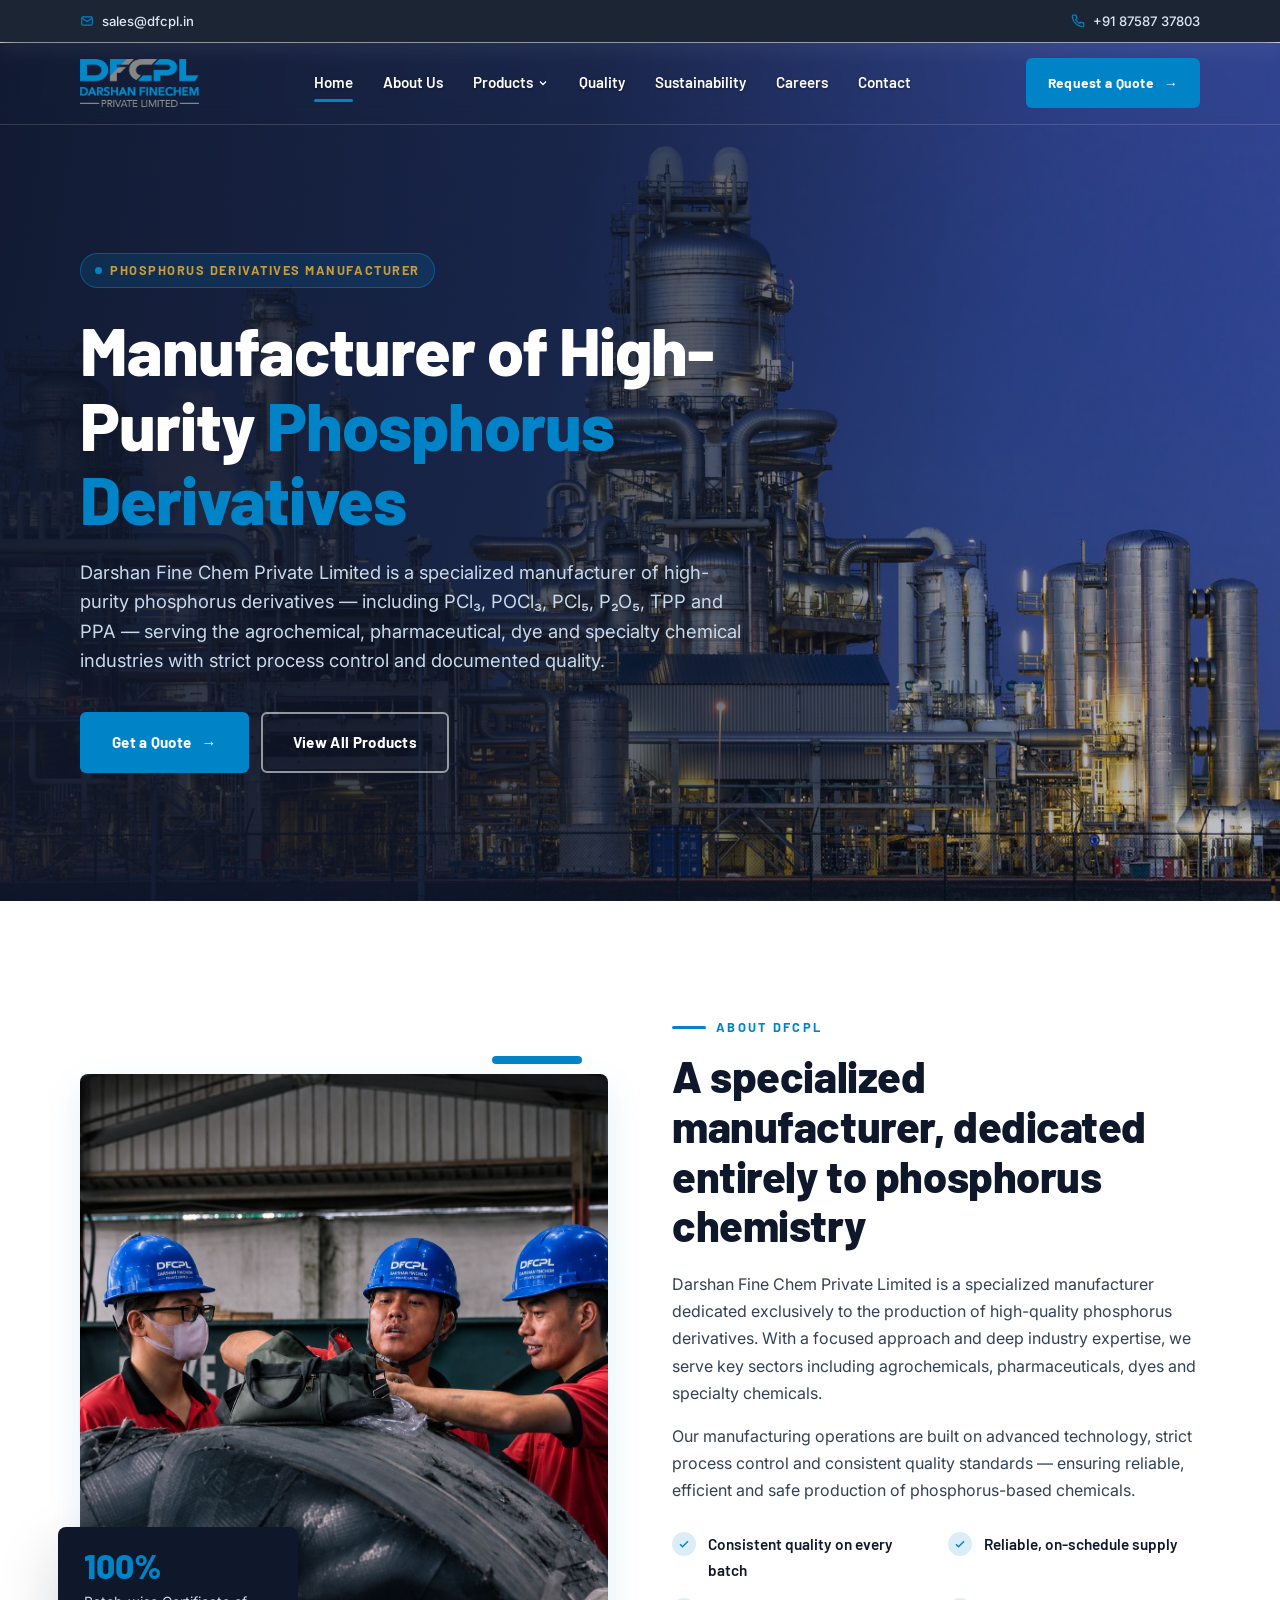
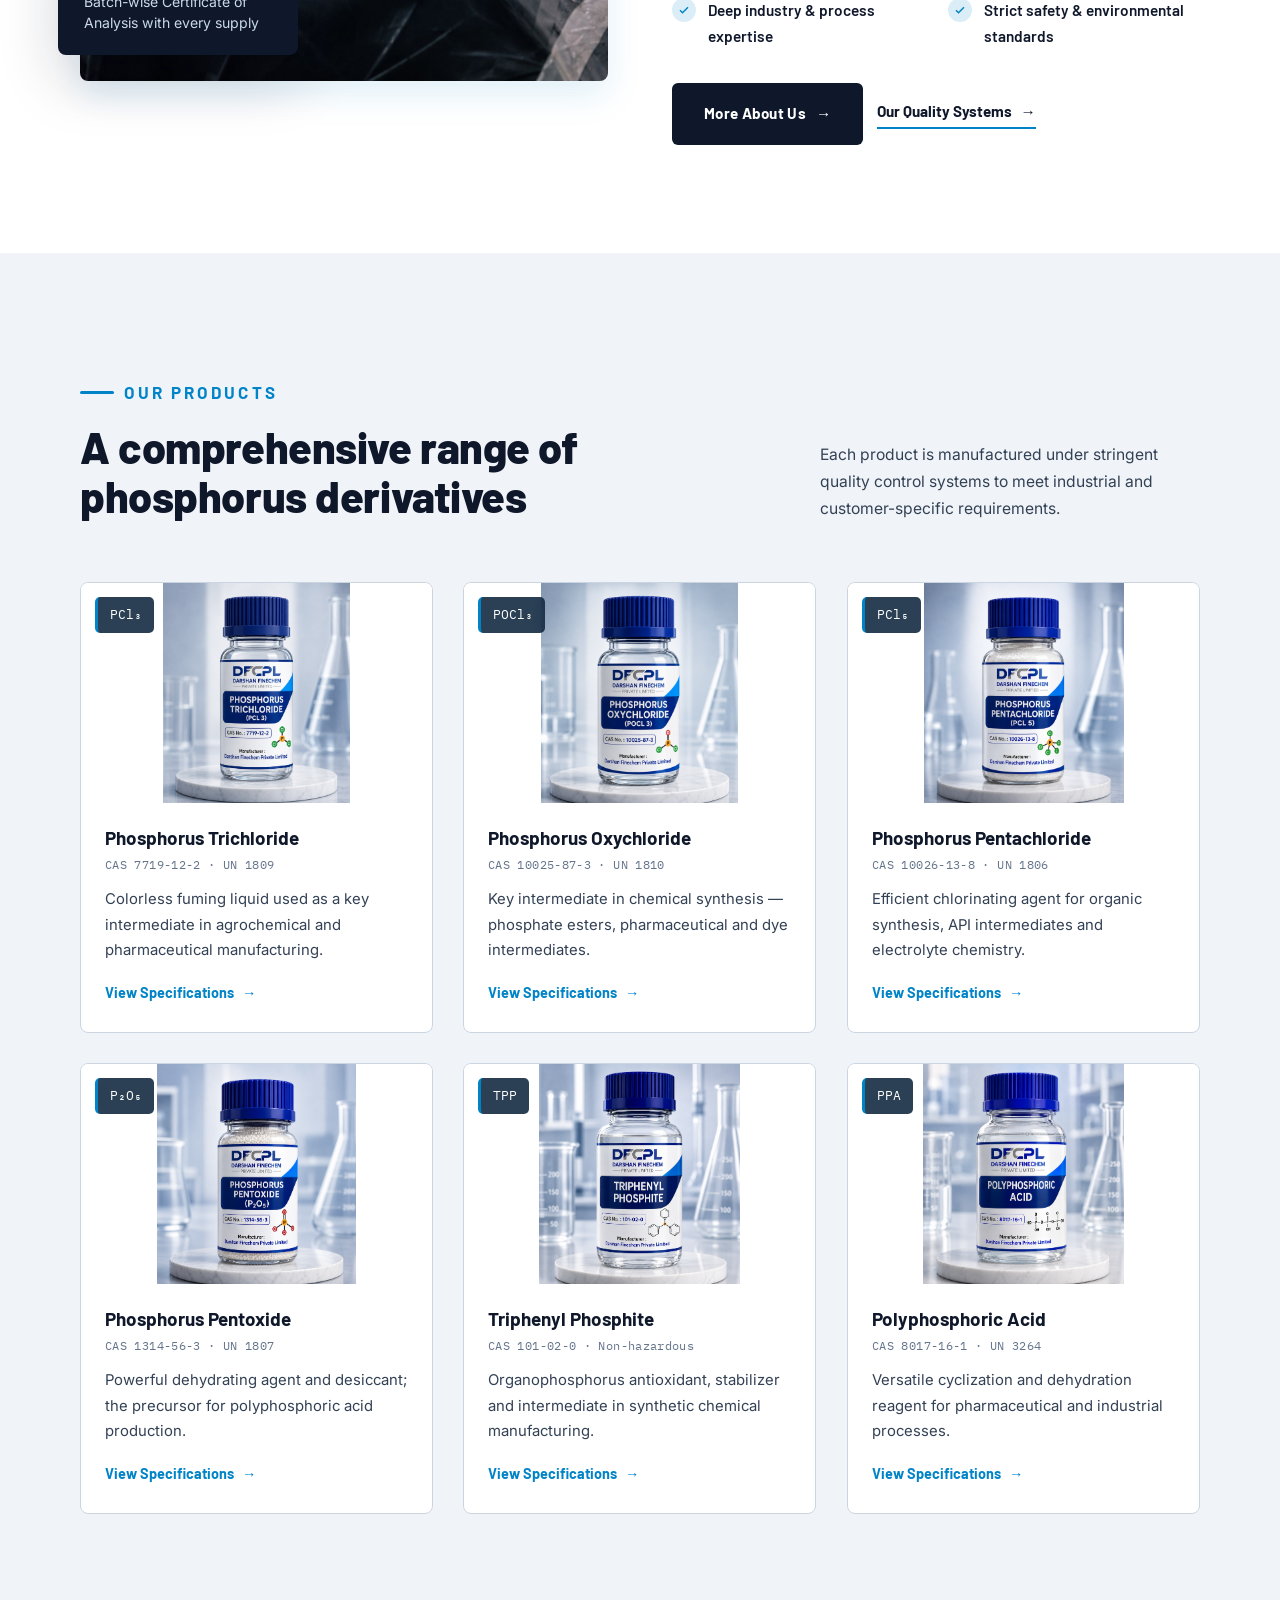
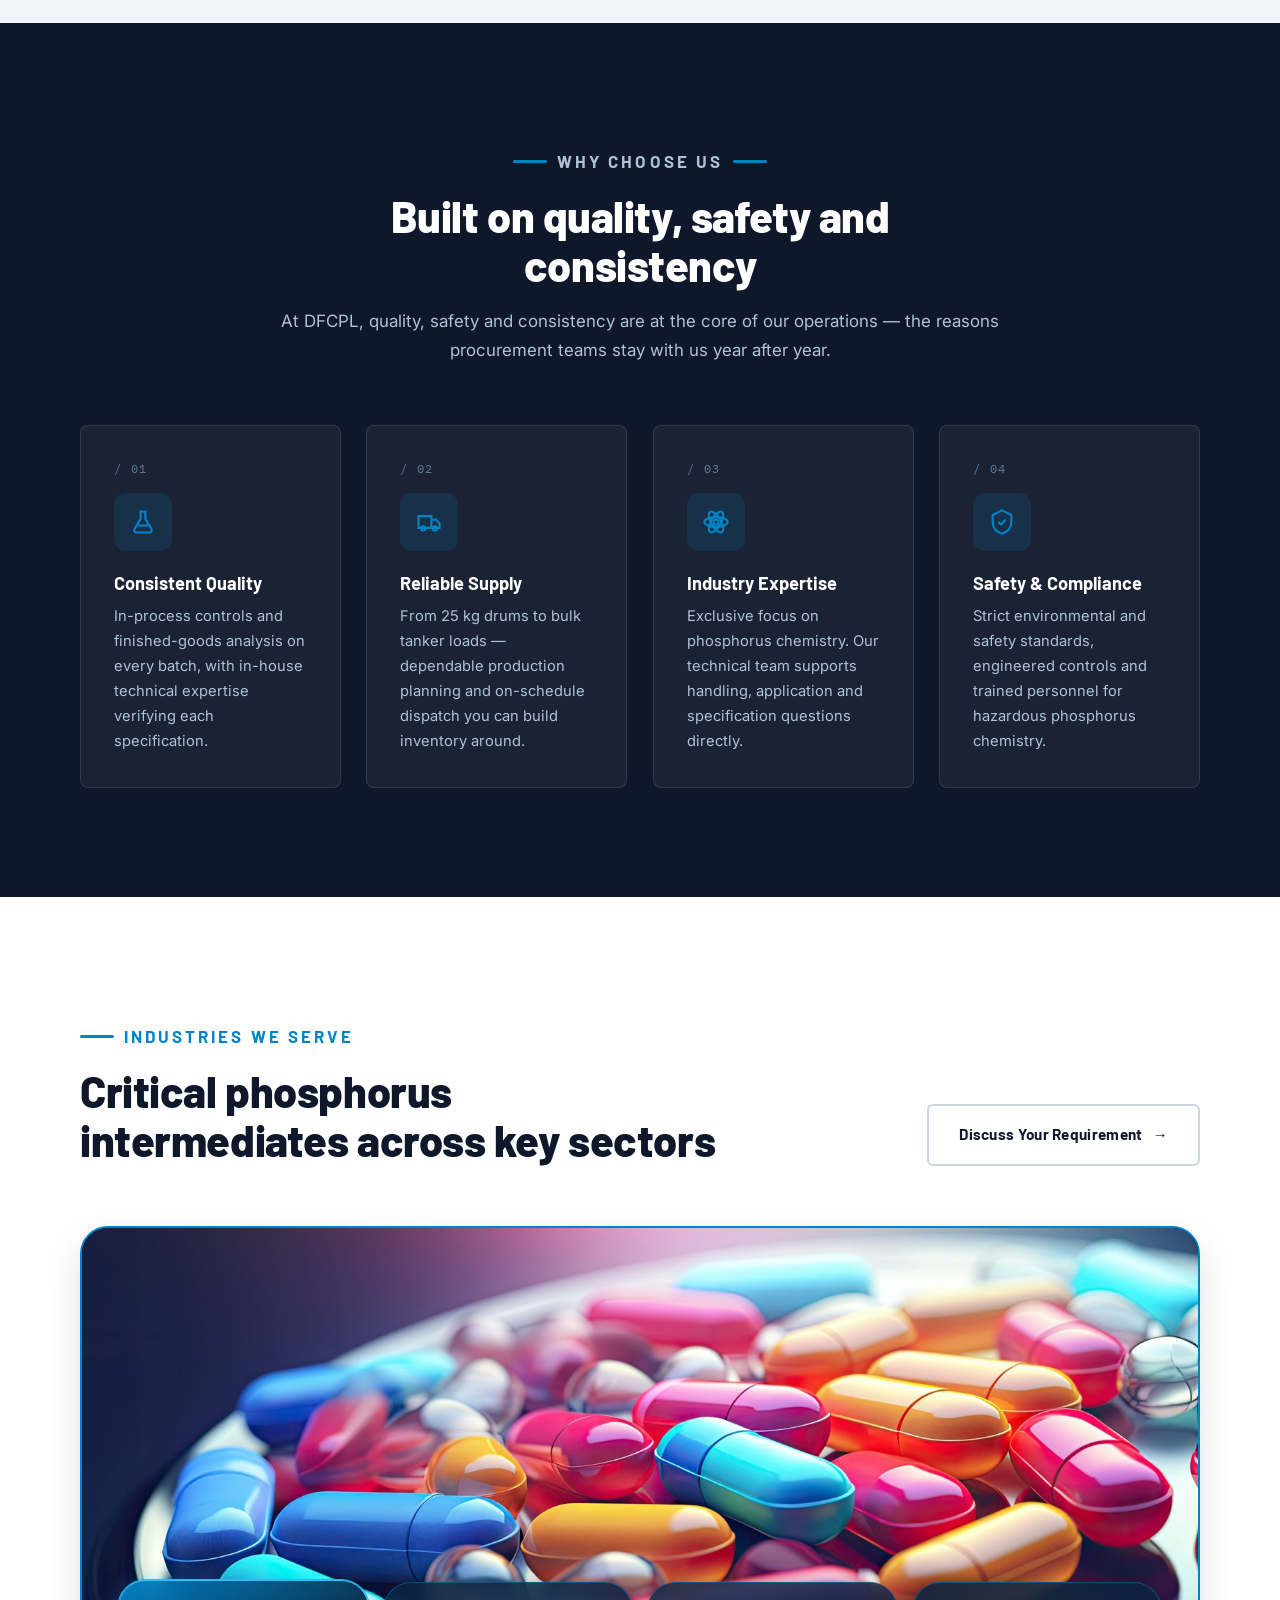
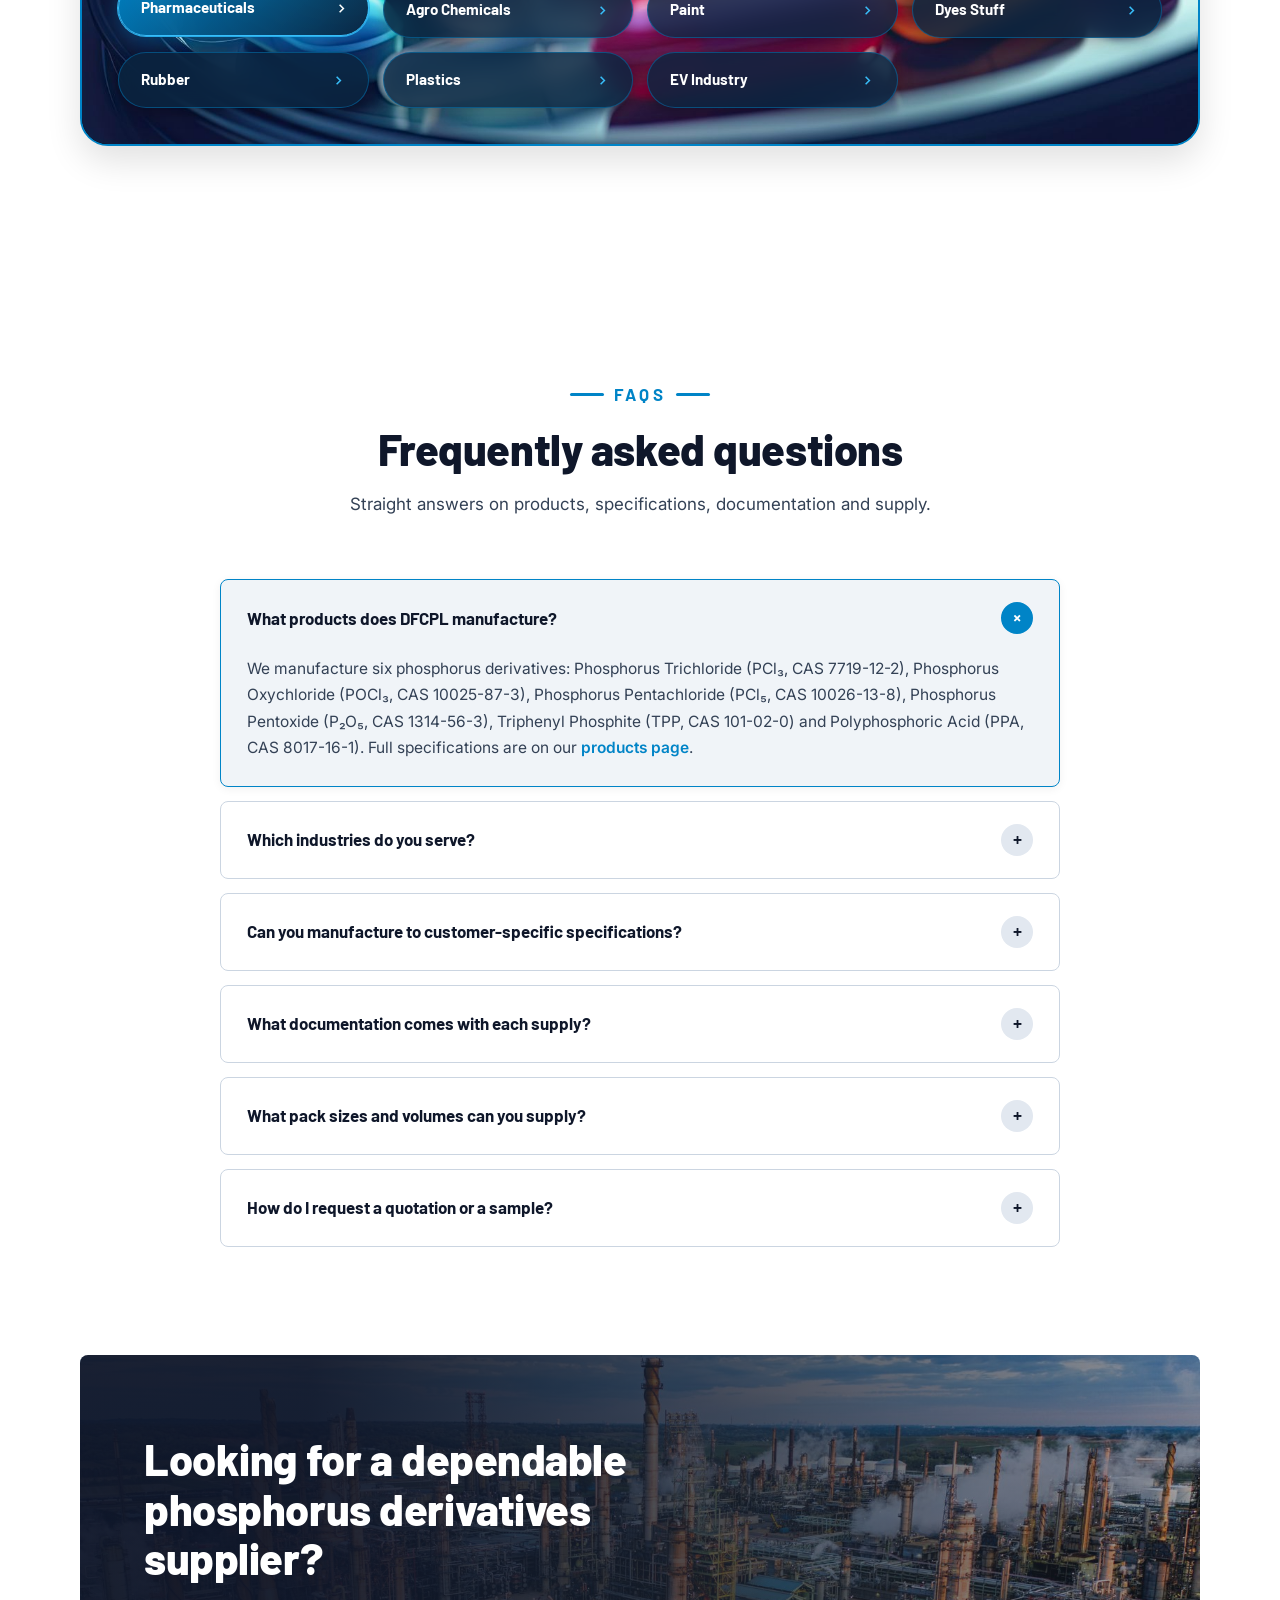
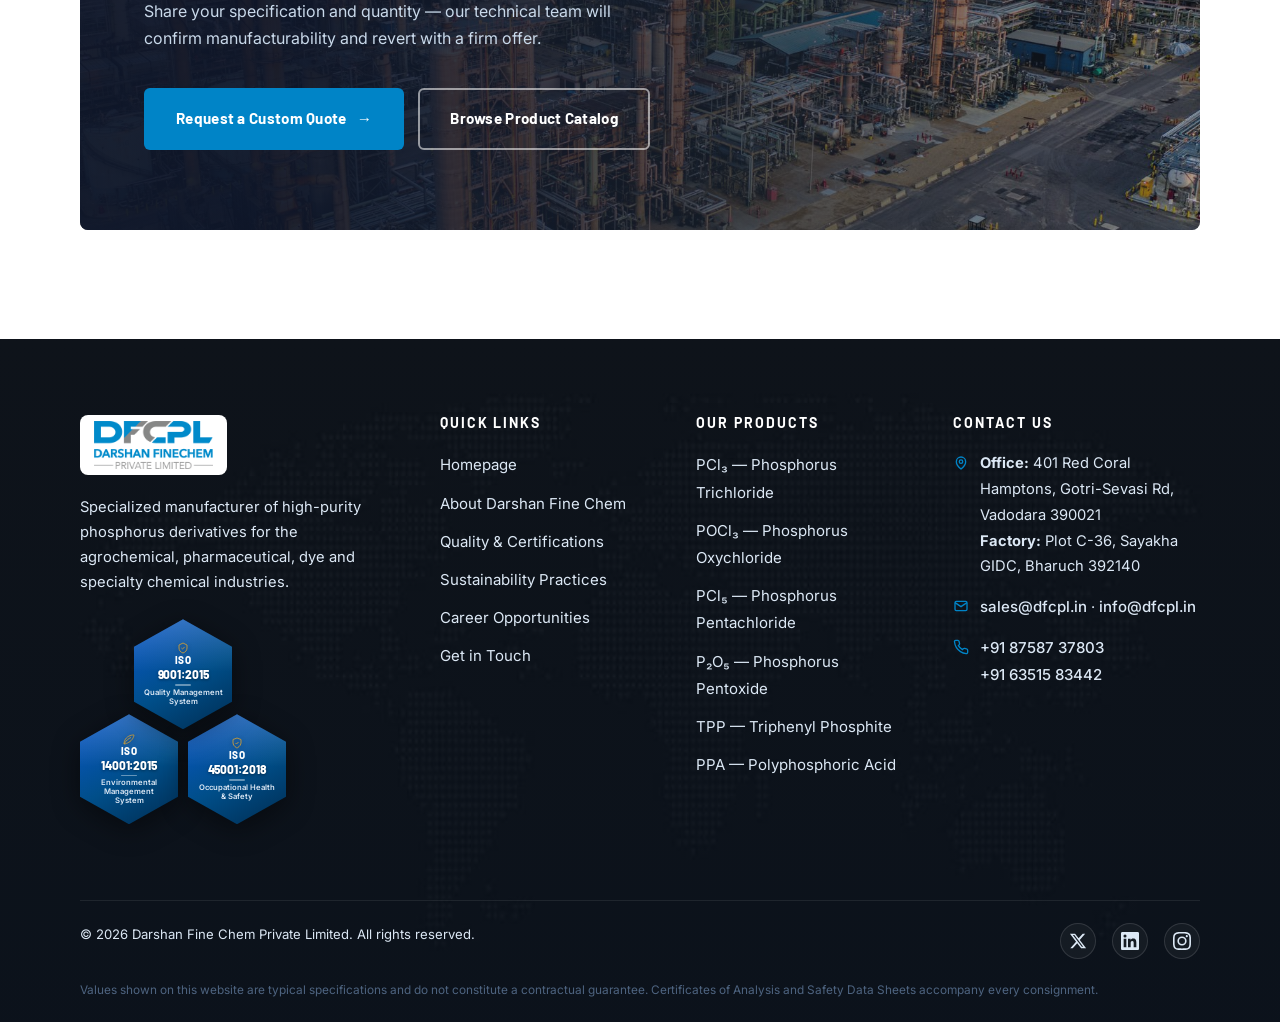
==== commit fb6eb4f3: "SEO: add missing image alt attributes, expand H1 headings, and eliminate duplicate anchor texts acro" ====
--- a/index.html
+++ b/index.html
@@ -693,23 +693,23 @@
         <div class="footer-col">
           <h3>Quick Links</h3>
           <ul>
-            <li><a href="index.html">Home</a></li>
-            <li><a href="about.html">About Us</a></li>
+            <li><a href="index.html">Homepage</a></li>
+            <li><a href="about.html">About Darshan Fine Chem</a></li>
             <li><a href="quality.html">Quality &amp; Certifications</a></li>
-            <li><a href="sustainability.html">Sustainability</a></li>
-            <li><a href="careers.html">Careers</a></li>
-            <li><a href="contact.html">Contact Us</a></li>
+            <li><a href="sustainability.html">Sustainability Practices</a></li>
+            <li><a href="careers.html">Career Opportunities</a></li>
+            <li><a href="contact.html">Get in Touch</a></li>
           </ul>
         </div>
         <div class="footer-col">
           <h3>Our Products</h3>
           <ul>
-            <li><a href="product-phosphorus-trichloride.html">Phosphorus Trichloride (PCl₃)</a></li>
-            <li><a href="product-phosphorus-oxychloride.html">Phosphorus Oxychloride (POCl₃)</a></li>
-            <li><a href="product-phosphorus-pentachloride.html">Phosphorus Pentachloride (PCl₅)</a></li>
-            <li><a href="product-phosphorus-pentoxide.html">Phosphorus Pentoxide (P₂O₅)</a></li>
-            <li><a href="product-triphenyl-phosphine.html">Triphenyl Phosphite (TPP)</a></li>
-            <li><a href="product-polyphosphoric-acid.html">Polyphosphoric Acid (PPA)</a></li>
+            <li><a href="product-phosphorus-trichloride.html">PCl₃ — Phosphorus Trichloride</a></li>
+            <li><a href="product-phosphorus-oxychloride.html">POCl₃ — Phosphorus Oxychloride</a></li>
+            <li><a href="product-phosphorus-pentachloride.html">PCl₅ — Phosphorus Pentachloride</a></li>
+            <li><a href="product-phosphorus-pentoxide.html">P₂O₅ — Phosphorus Pentoxide</a></li>
+            <li><a href="product-triphenyl-phosphine.html">TPP — Triphenyl Phosphite</a></li>
+            <li><a href="product-polyphosphoric-acid.html">PPA — Polyphosphoric Acid</a></li>
           </ul>
         </div>
         <div class="footer-col">
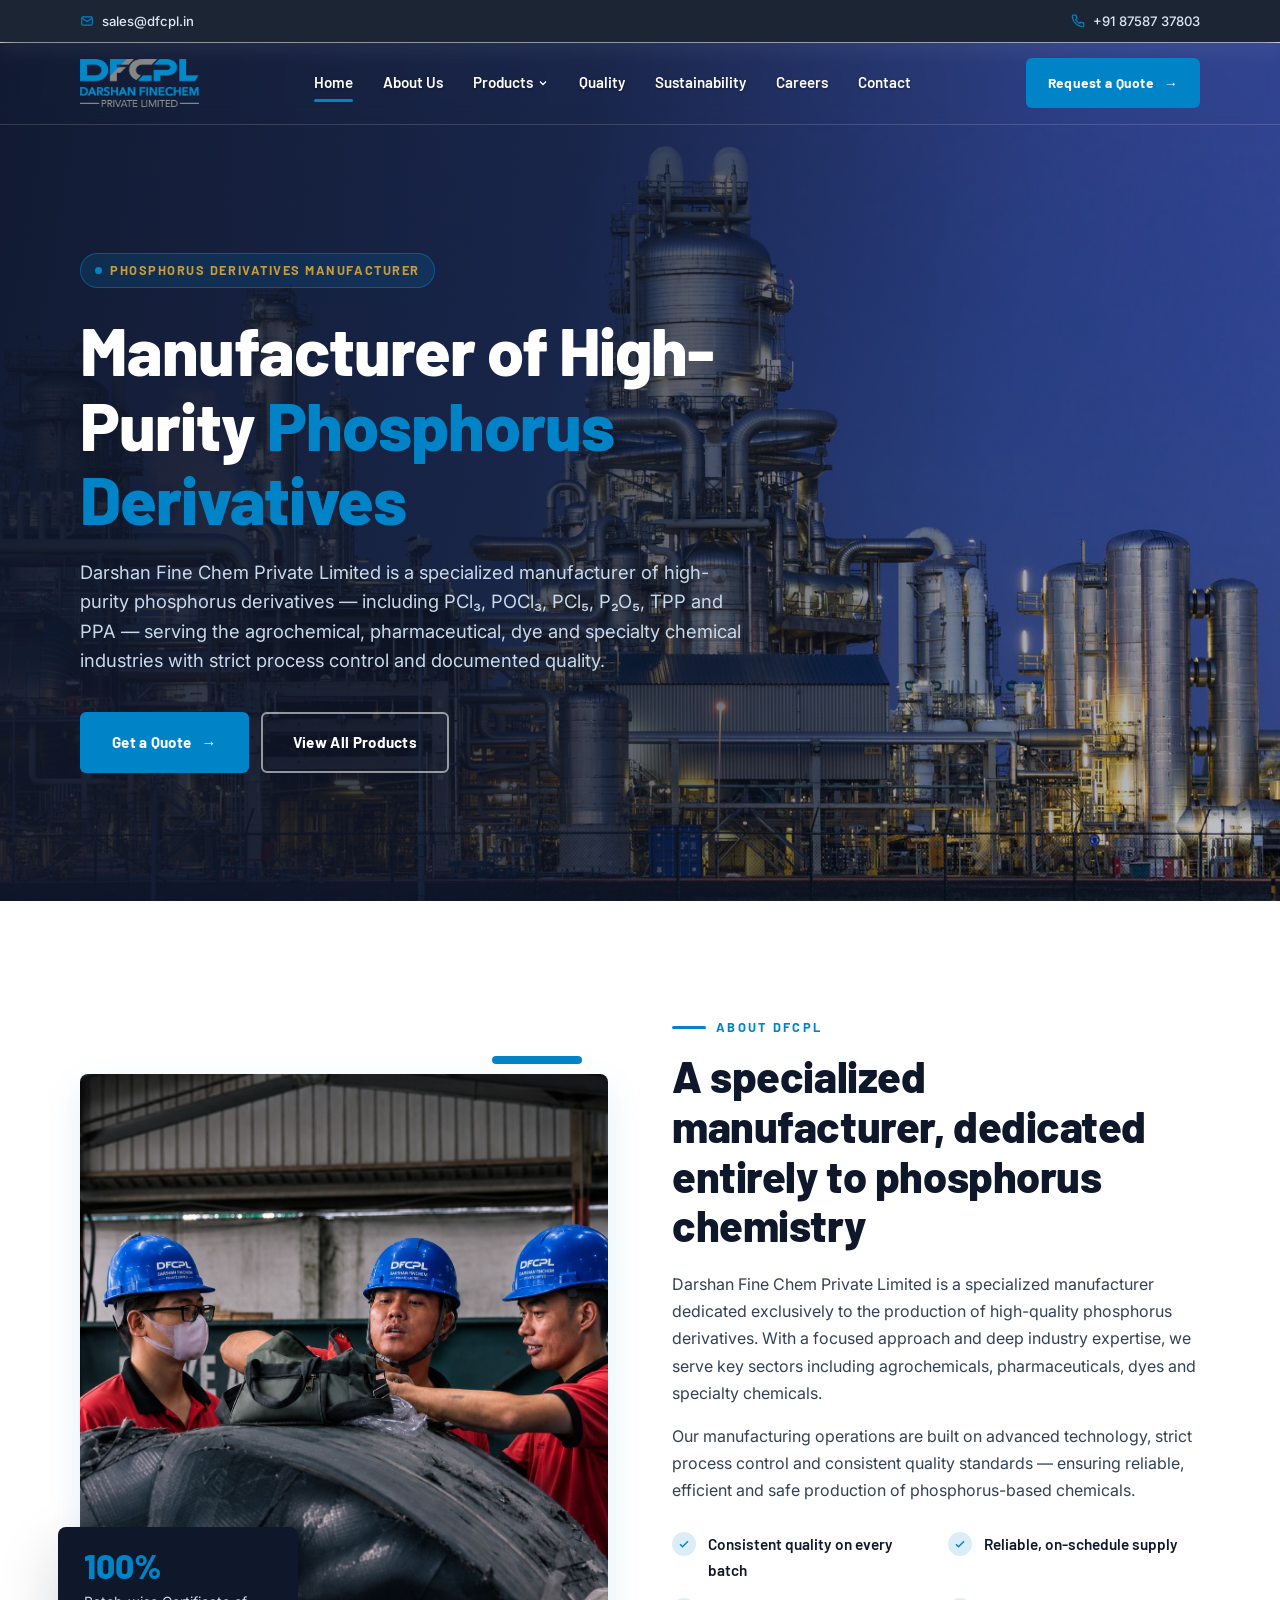
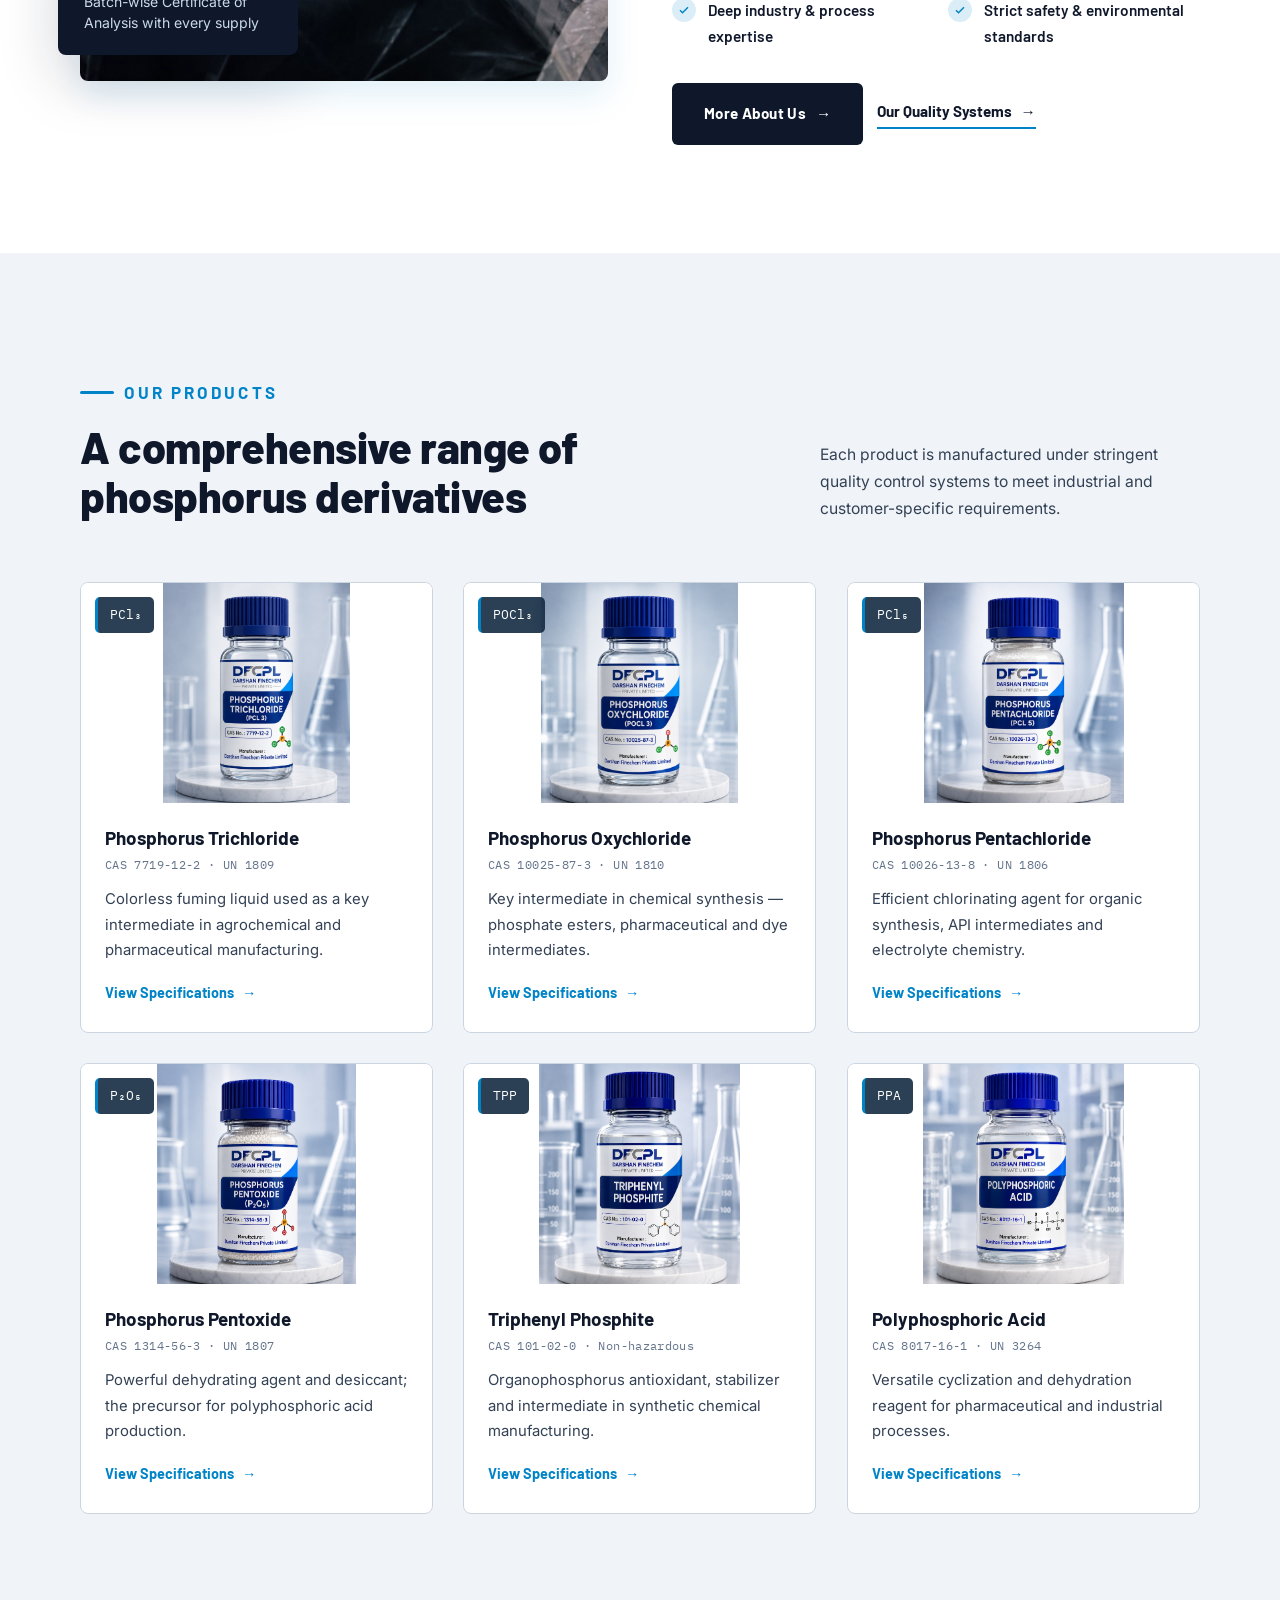
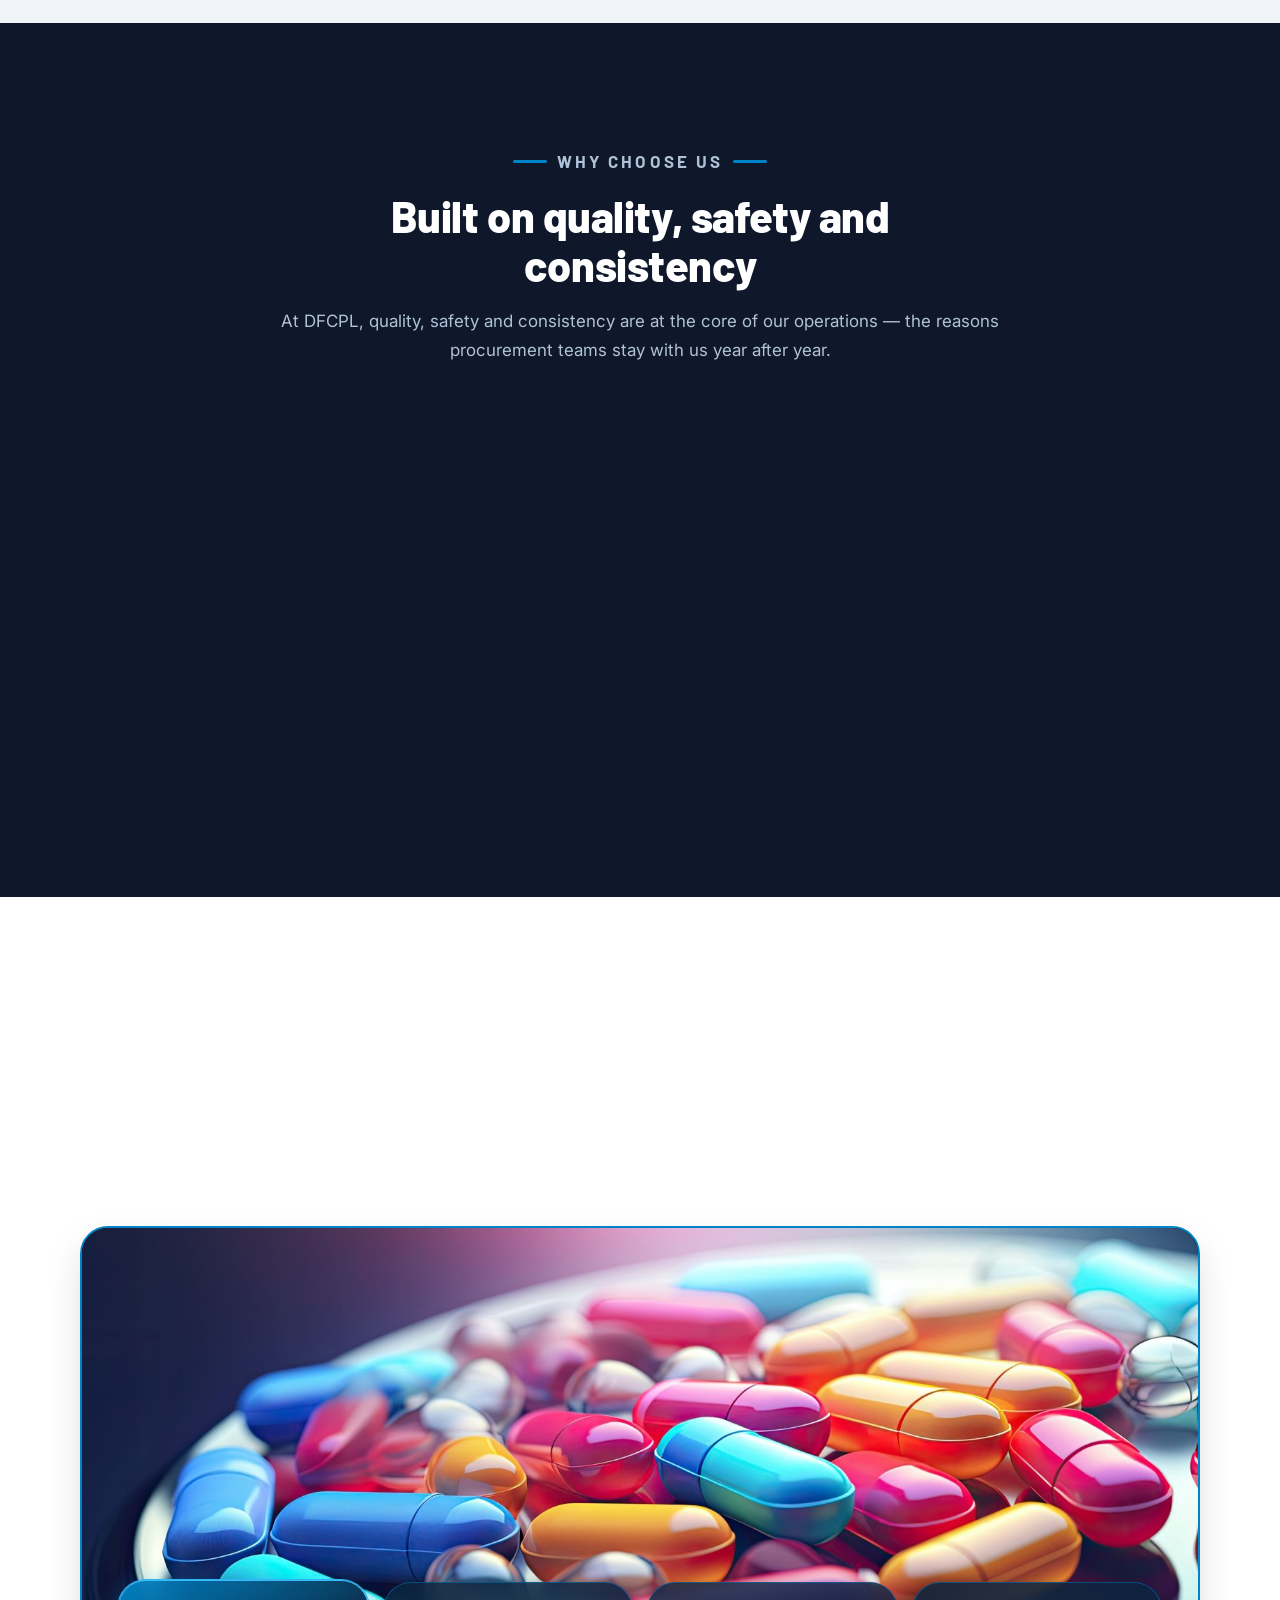
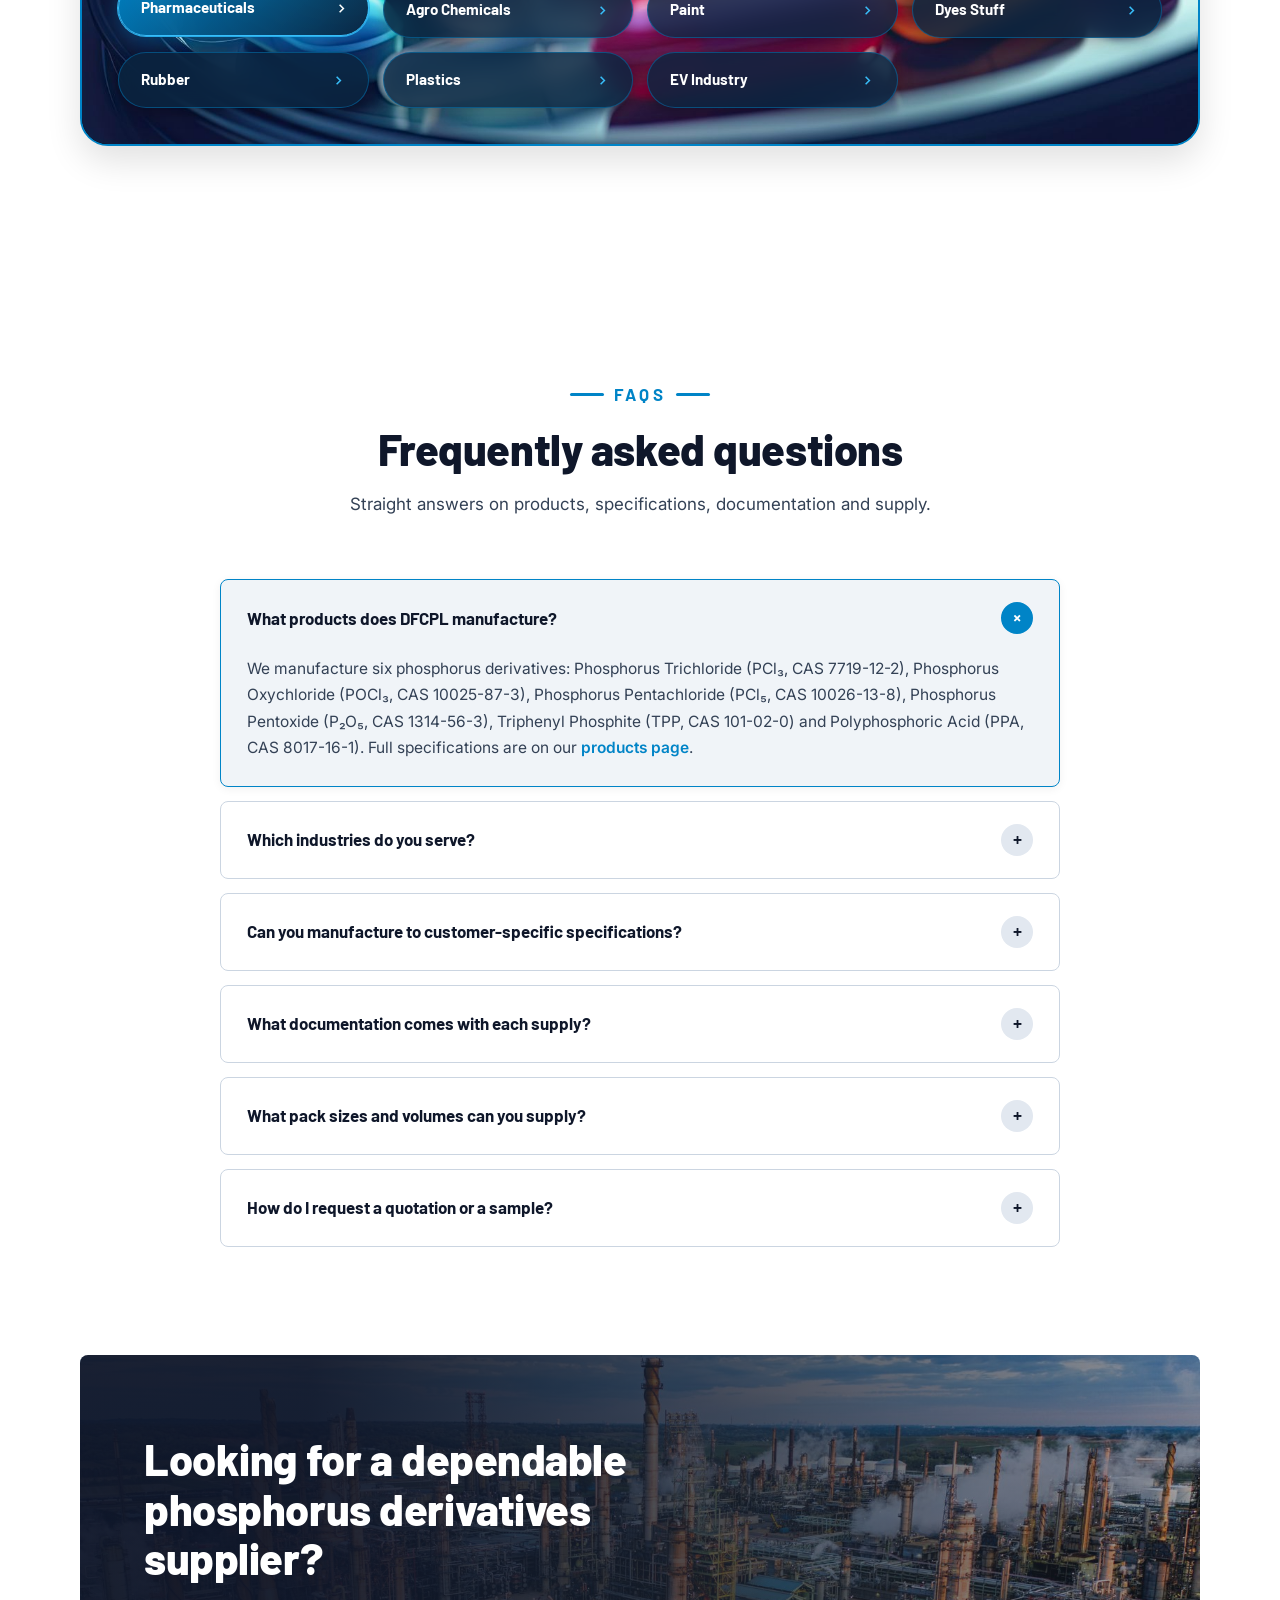
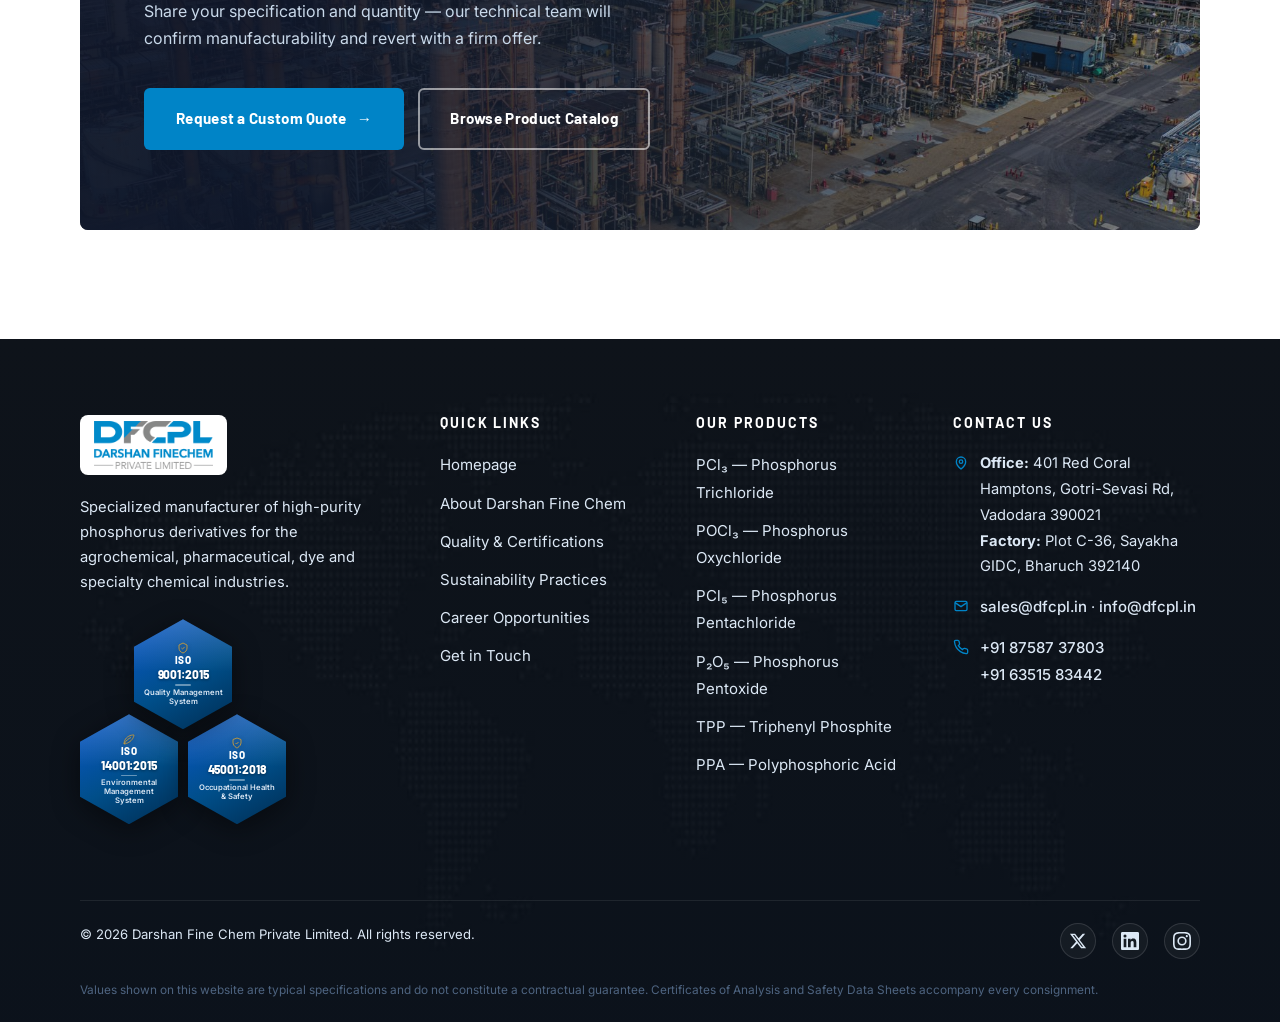
==== commit 61c54e3d: "SEO: update D logo favicons with Google 48x48 multiple, multi-res ico, webmanifest, and root paths a" ====
--- a/index.html
+++ b/index.html
@@ -160,12 +160,15 @@
     ]
   }
   </script>
+  <link rel="icon" type="image/png" sizes="48x48" href="/favicon-48x48.png">
+  <link rel="icon" type="image/png" sizes="32x32" href="/favicon-32x32.png">
+  <link rel="icon" type="image/png" sizes="16x16" href="/favicon-16x16.png">
+  <link rel="icon" type="image/svg+xml" href="/favicon.svg">
   <link rel="icon" type="image/x-icon" href="/favicon.ico">
-  <link rel="icon" type="image/svg+xml" href="favicon.svg">
-  <link rel="icon" type="image/png" sizes="192x192" href="android-chrome-192x192.png">
-  <link rel="icon" type="image/png" sizes="128x128" href="assets/img/favicon-d.png">
-  <link rel="icon" type="image/png" sizes="32x32" href="favicon.png">
-  <link rel="apple-touch-icon" sizes="180x180" href="apple-touch-icon.png">
+  <link rel="icon" type="image/png" sizes="192x192" href="/android-chrome-192x192.png">
+  <link rel="icon" type="image/png" sizes="512x512" href="/favicon.png">
+  <link rel="apple-touch-icon" sizes="180x180" href="/apple-touch-icon.png">
+  <link rel="manifest" href="/site.webmanifest">
 </head>
 
 <body>
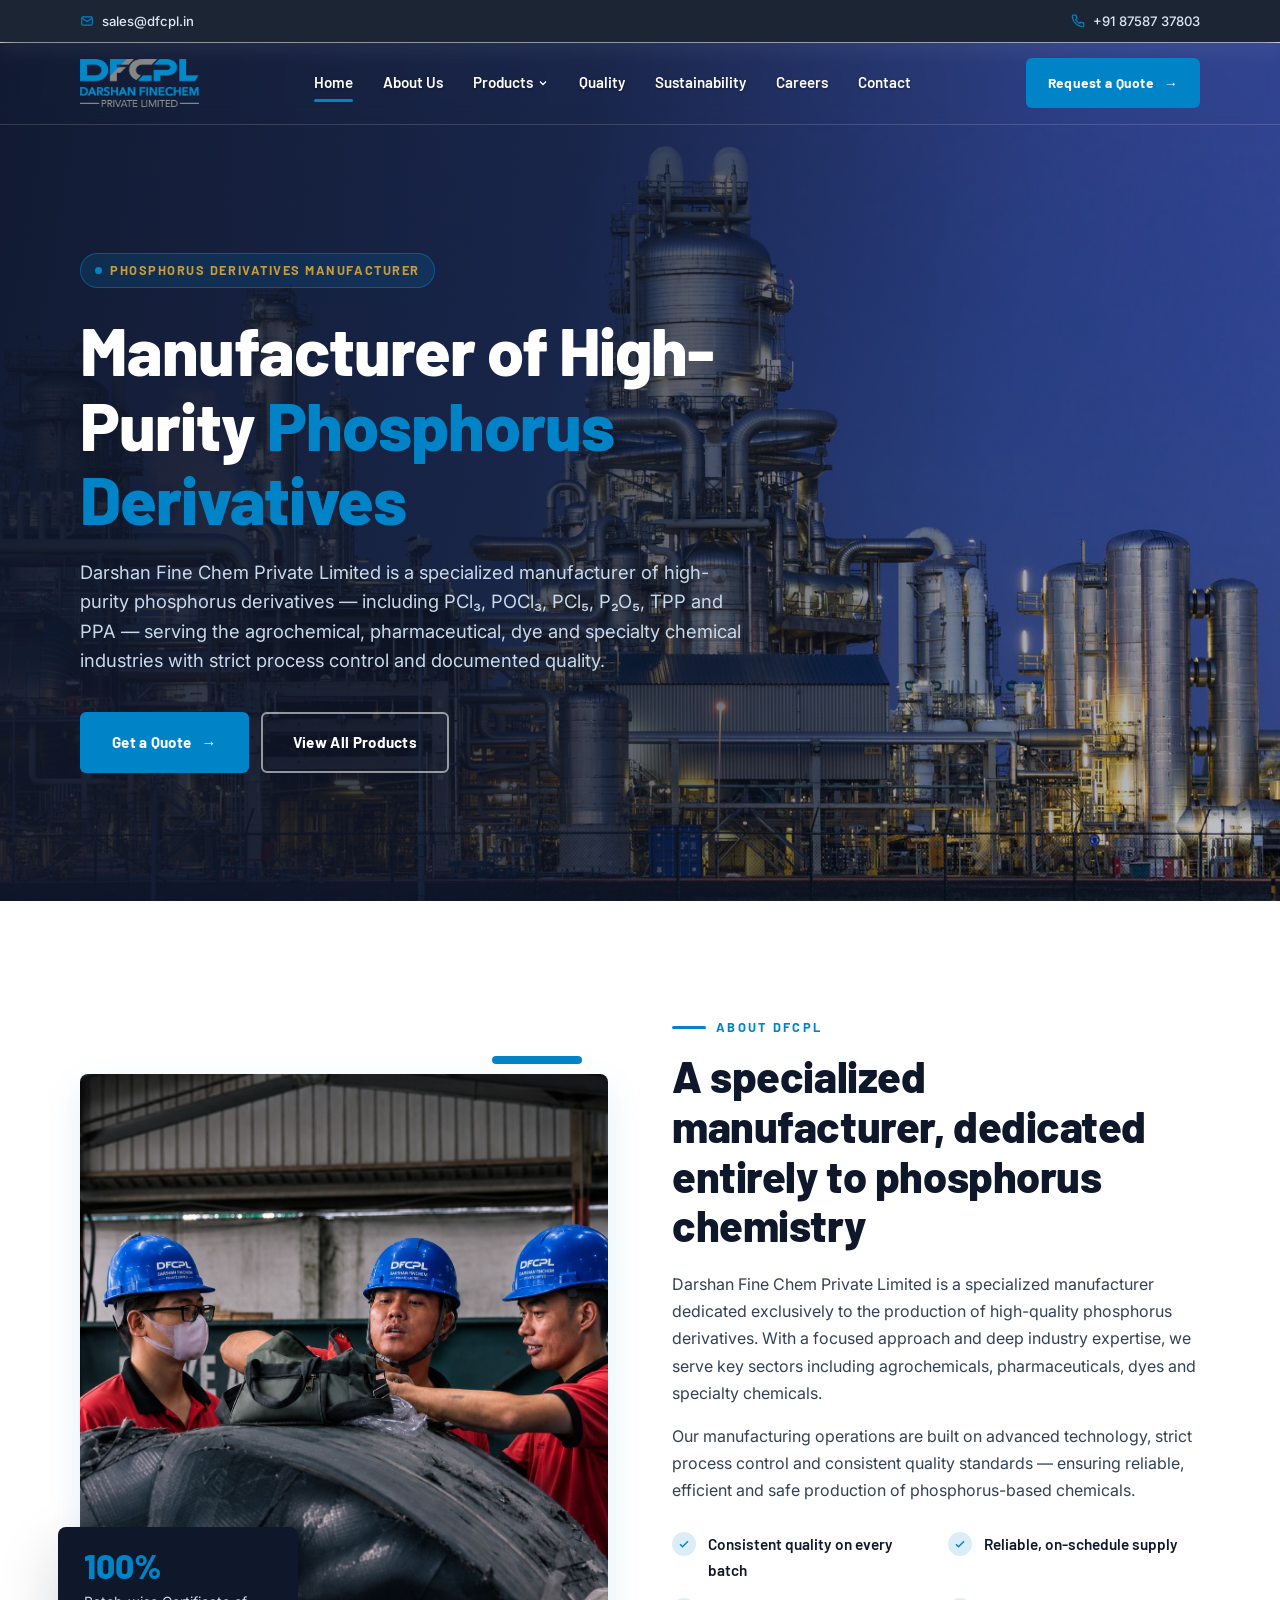
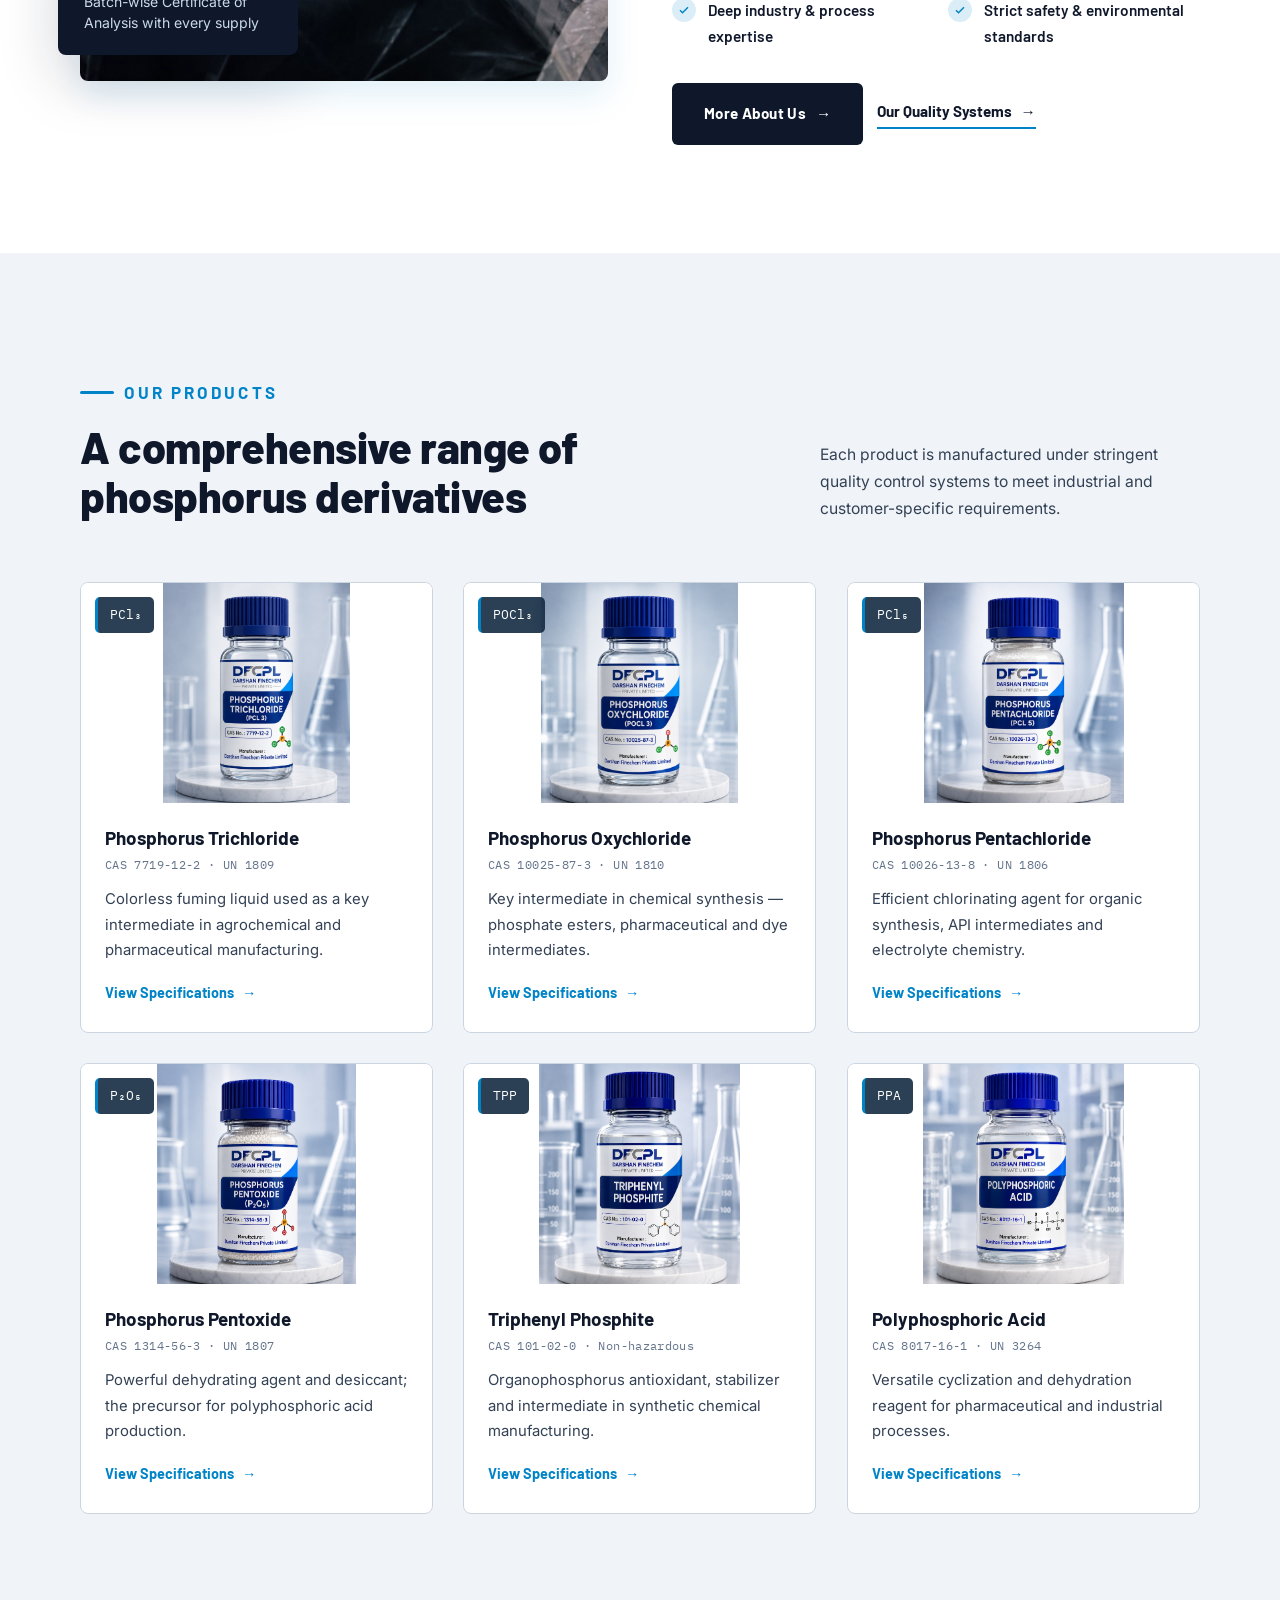
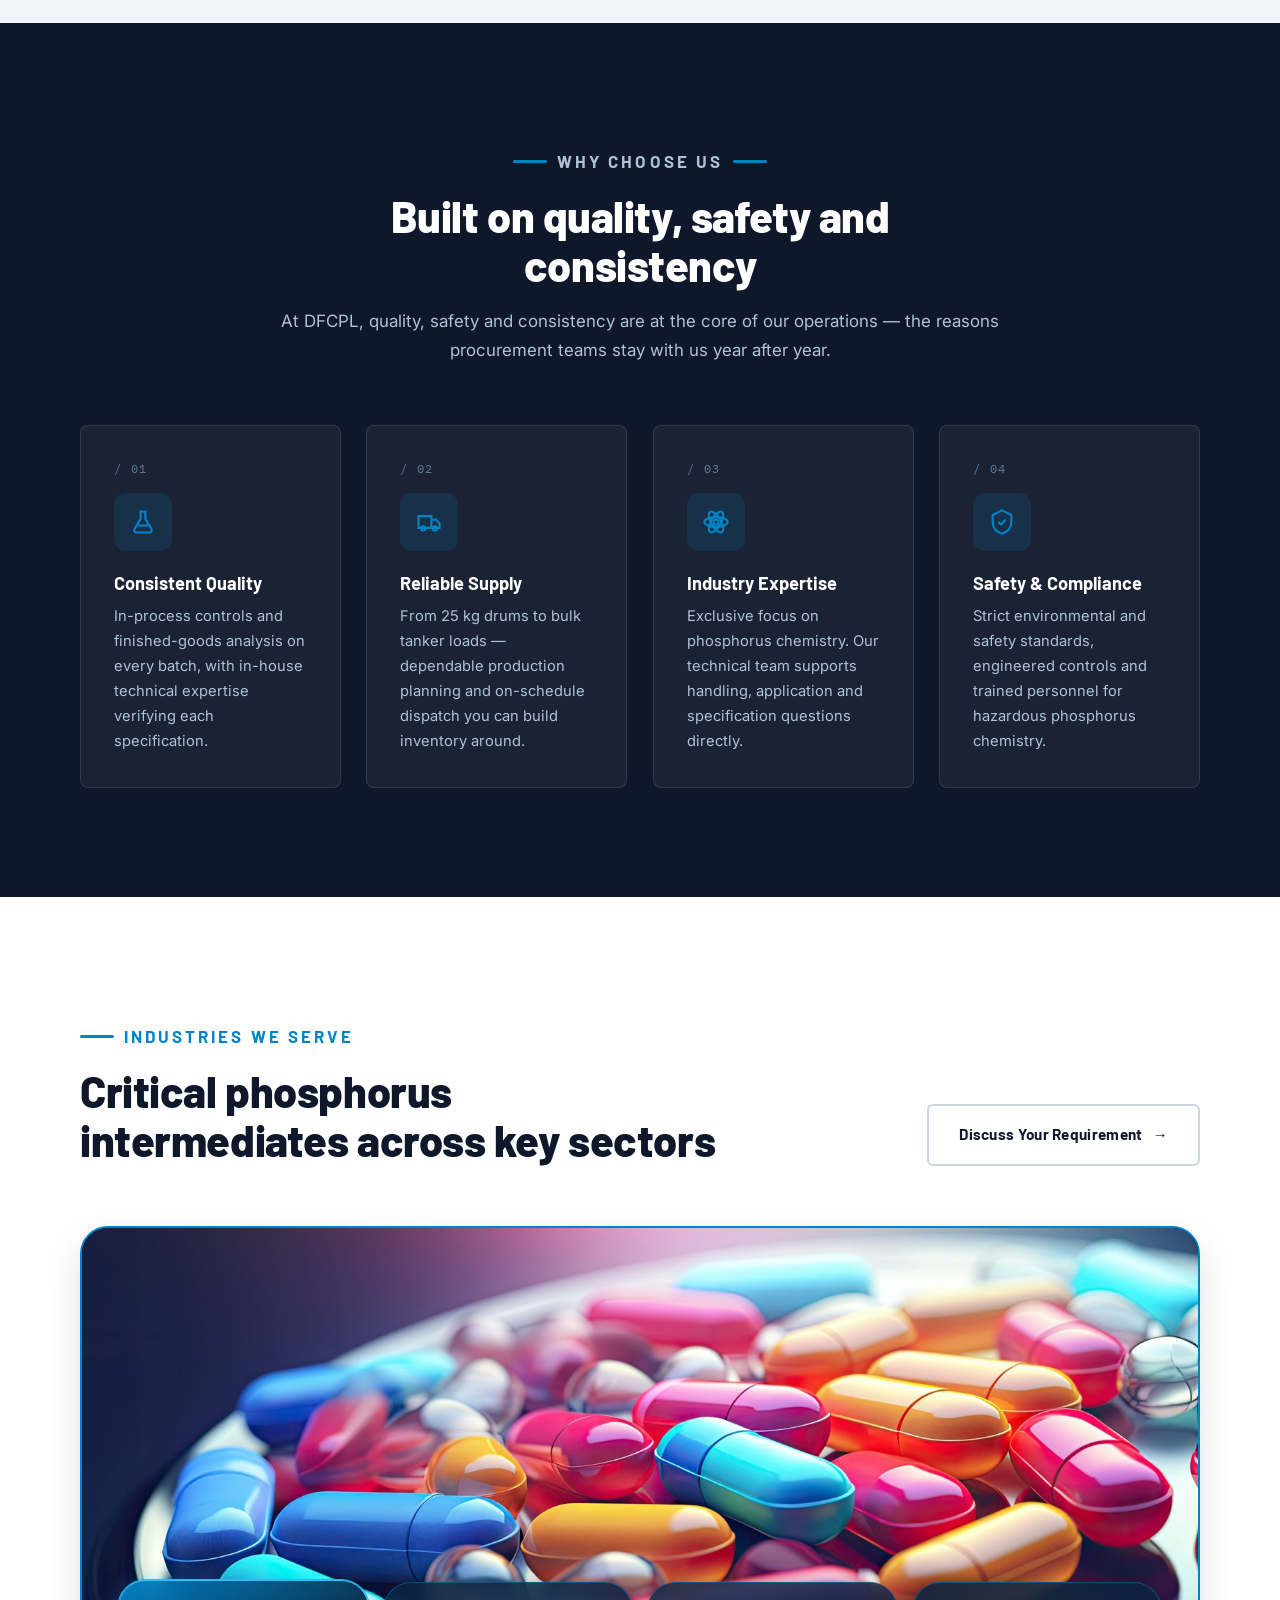
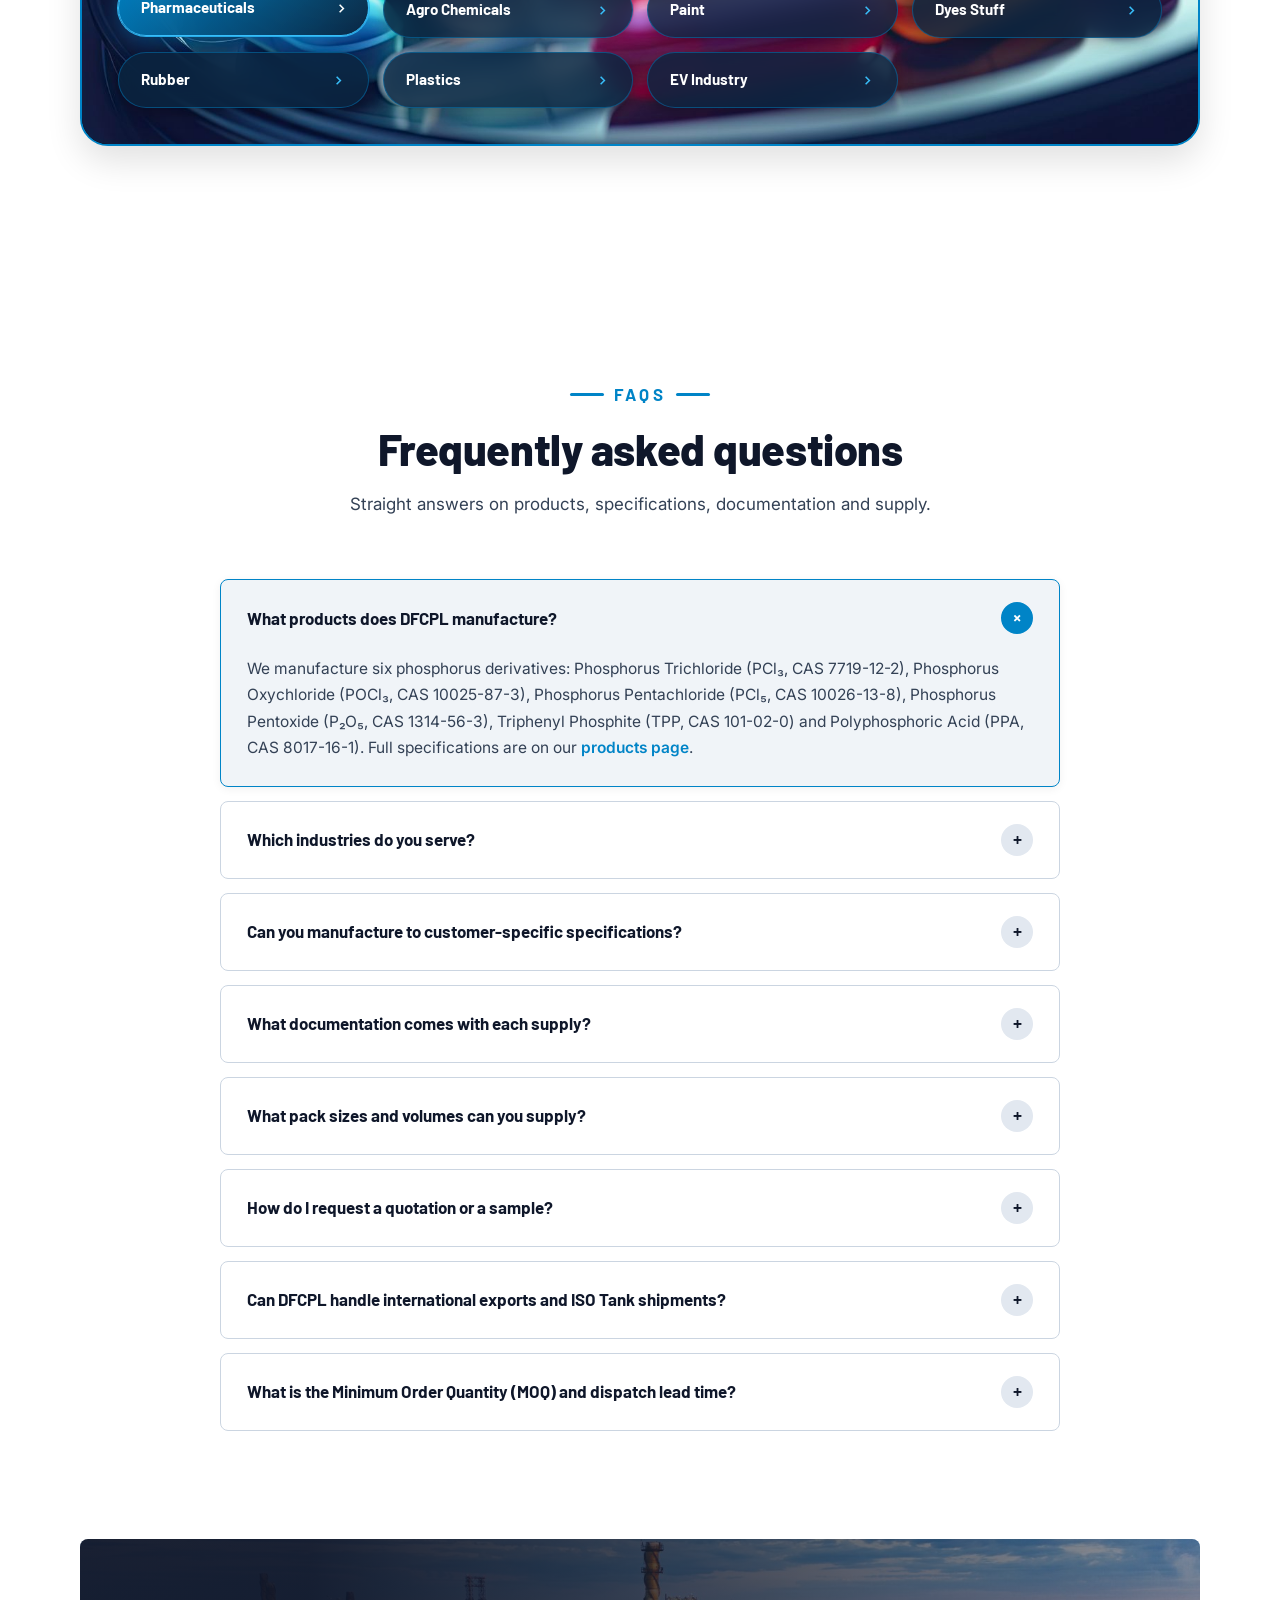
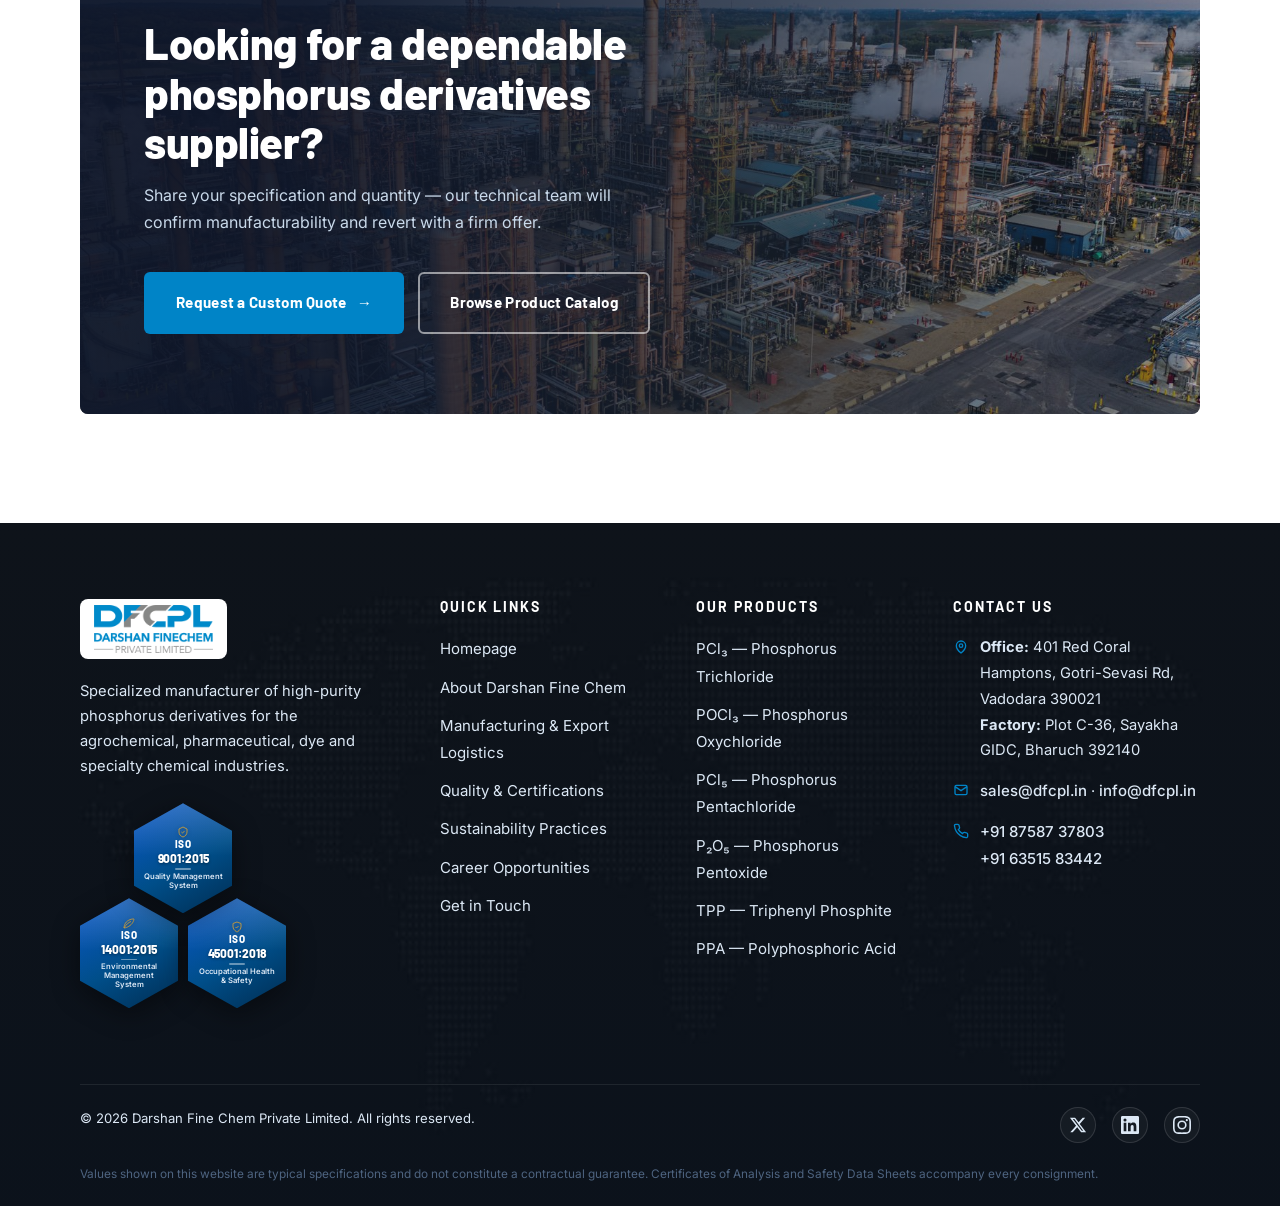
==== commit 3a43b1ff: "SEO: enrich existing pages with industries, CAS matrix, export logistics, and DFCPL branding" ====
--- a/index.html
+++ b/index.html
@@ -13,22 +13,22 @@
   </script>
   <meta charset="UTF-8">
   <meta name="viewport" content="width=device-width, initial-scale=1.0">
-  <title>Darshan Fine Chem | Phosphorus Derivatives Manufacturer</title>
+  <title>Darshan Fine Chem (DFCPL) | Phosphorus Derivatives Manufacturer</title>
   <meta name="description"
-    content="Darshan Fine Chem Private Limited manufactures high-purity phosphorus derivatives (PCl3, POCl3, PCl5, P2O5, TPP, PPA) for pharma and agrochem in Gujarat.">
+    content="Darshan Fine Chem Private Limited (DFCPL) manufactures high-purity phosphorus derivatives (PCl3, POCl3, PCl5, P2O5, TPP, PPA) for pharma and agrochem in Gujarat, India.">
   <link rel="canonical" href="https://www.dfcpl.in/">
   <meta name="robots" content="index, follow, max-image-preview:large">
   <meta name="theme-color" content="#0084C7">
 
   <meta property="og:type" content="website">
   <meta property="og:site_name" content="Darshan Fine Chem Private Limited">
-  <meta property="og:title" content="Darshan Fine Chem | Phosphorus Derivatives Manufacturer">
+  <meta property="og:title" content="Darshan Fine Chem (DFCPL) | Phosphorus Derivatives Manufacturer">
   <meta property="og:description"
     content="Indian manufacturer of high-purity phosphorus derivatives (PCl₃, POCl₃, PCl₅, P₂O₅, TPP &amp; PPA) with batch-wise COA and SDS.">
   <meta property="og:url" content="https://www.dfcpl.in/">
   <meta property="og:image" content="https://www.dfcpl.in/assets/img/hero-plant.jpg">
   <meta name="twitter:card" content="summary_large_image">
-  <meta name="twitter:title" content="Darshan Fine Chem | Phosphorus Derivatives Manufacturer">
+  <meta name="twitter:title" content="Darshan Fine Chem (DFCPL) | Phosphorus Derivatives Manufacturer">
   <meta name="twitter:description"
     content="Indian manufacturer of high-purity phosphorus derivatives (PCl₃, POCl₃, PCl₅, P₂O₅, TPP &amp; PPA) with batch-wise COA and SDS.">
   <meta name="twitter:image" content="https://www.dfcpl.in/assets/img/hero-plant.jpg">
@@ -108,7 +108,13 @@
         "@type": "WebSite",
         "@id": "https://www.dfcpl.in/#website",
         "url": "https://www.dfcpl.in/",
-        "name": "Darshan Fine Chem Private Limited",
+        "name": "Darshan Fine Chem (DFCPL)",
+        "alternateName": [
+          "DFCPL",
+          "dfcpl.in",
+          "Darshan Fine Chem Private Limited",
+          "Darshan Finechem"
+        ],
         "publisher": { "@id": "https://www.dfcpl.in/#organization" },
         "inLanguage": "en"
       },
@@ -154,6 +160,16 @@
             "@type": "Question",
             "name": "How do I request a quotation from DFCPL?",
             "acceptedAnswer": { "@type": "Answer", "text": "Send us your product name, specification, quantity and delivery location via the contact form or email sales@dfcpl.in." }
+          },
+          {
+            "@type": "Question",
+            "name": "Can DFCPL handle international exports and ISO Tank shipments?",
+            "acceptedAnswer": { "@type": "Answer", "text": "Yes. DFCPL exports phosphorus derivatives worldwide in dedicated ISO Tank Containers (20–25 MT) and UN-certified drums. Located near Dahej Port, Hazira Port and JNPT Nhava Sheva, we provide complete Dangerous Goods (IMDG Hazchem Class 8/4.3/6.1) compliance, GHS Safety Data Sheets, and REACH regulatory documentation support." }
+          },
+          {
+            "@type": "Question",
+            "name": "What is the Minimum Order Quantity (MOQ) and dispatch lead time?",
+            "acceptedAnswer": { "@type": "Answer", "text": "We supply quantities ranging from palletized drum shipments (minimum ~1 MT) up to dedicated full ISO tanks or road tankers. Standard commercial grades (PCl₃, POCl₃, PCl₅, P₂O₅, TPP, PPA) have short turnaround dispatch times from our Sayakha GIDC plant inventory." }
           }
         ]
       }
@@ -196,12 +212,12 @@
   <!-- ============ HEADER ============ -->
   <header class="site-header site-header--home">
     <div class="container header-inner">
-      <a href="index.html" class="brand" aria-label="Darshan Fine Chem Private Limited — home">
+      <a href="/" class="brand" aria-label="Darshan Fine Chem Private Limited — home">
         <img src="assets/img/dfcpl-logo.png" alt="DFCPL - Darshan Fine Chem Private Limited"
           style="height: 48px; width: auto;">
       </a>
       <nav class="main-nav" aria-label="Primary">
-        <a href="index.html" class="is-active" aria-current="page">Home</a>
+        <a href="/" class="is-active" aria-current="page">Home</a>
         <a href="about.html">About Us</a>
         <div class="nav-dropdown">
           <a href="products.html" aria-haspopup="true">
@@ -611,6 +627,14 @@
               sales team will respond with pricing, lead time and packing options.
             </div>
           </details>
+          <details class="faq-item">
+            <summary>Can DFCPL handle international exports and ISO Tank shipments? <span class="q-mark" aria-hidden="true">+</span></summary>
+            <div class="faq-answer">Yes. DFCPL exports phosphorus derivatives worldwide in dedicated ISO Tank Containers (20&ndash;25 MT) and UN-certified drums. Located near Dahej Port, Hazira Port and JNPT Nhava Sheva, we provide complete Dangerous Goods (IMDG Hazchem Class 8/4.3/6.1) compliance, GHS Safety Data Sheets, and REACH regulatory documentation support.</div>
+          </details>
+          <details class="faq-item">
+            <summary>What is the Minimum Order Quantity (MOQ) and dispatch lead time? <span class="q-mark" aria-hidden="true">+</span></summary>
+            <div class="faq-answer">We supply quantities ranging from palletized drum shipments (minimum ~1 MT) up to dedicated full ISO tanks or road tankers. Standard commercial grades (PCl&#8323;, POCl&#8323;, PCl&#8325;, P&#8322;O&#8325;, TPP, PPA) maintain ready stock for rapid dispatch from our Sayakha GIDC plant inventory in Gujarat.</div>
+          </details>
         </div>
       </div>
     </section>
@@ -642,7 +666,7 @@
     <div class="container">
       <div class="footer-grid">
         <div class="footer-brand">
-          <a href="index.html" class="brand" aria-label="Darshan Fine Chem Private Limited — home">
+          <a href="/" class="brand" aria-label="Darshan Fine Chem Private Limited — home">
             <div class="footer-logo-wrap">
               <img src="assets/img/dfcpl-logo.png" alt="DFCPL - Darshan Fine Chem Private Limited"
                 style="height: 48px; width: auto; display: block;">
@@ -696,8 +720,9 @@
         <div class="footer-col">
           <h3>Quick Links</h3>
           <ul>
-            <li><a href="index.html">Homepage</a></li>
+            <li><a href="/">Homepage</a></li>
             <li><a href="about.html">About Darshan Fine Chem</a></li>
+            <li><a href="manufacturing.html">Manufacturing &amp; Export Logistics</a></li>
             <li><a href="quality.html">Quality &amp; Certifications</a></li>
             <li><a href="sustainability.html">Sustainability Practices</a></li>
             <li><a href="careers.html">Career Opportunities</a></li>
